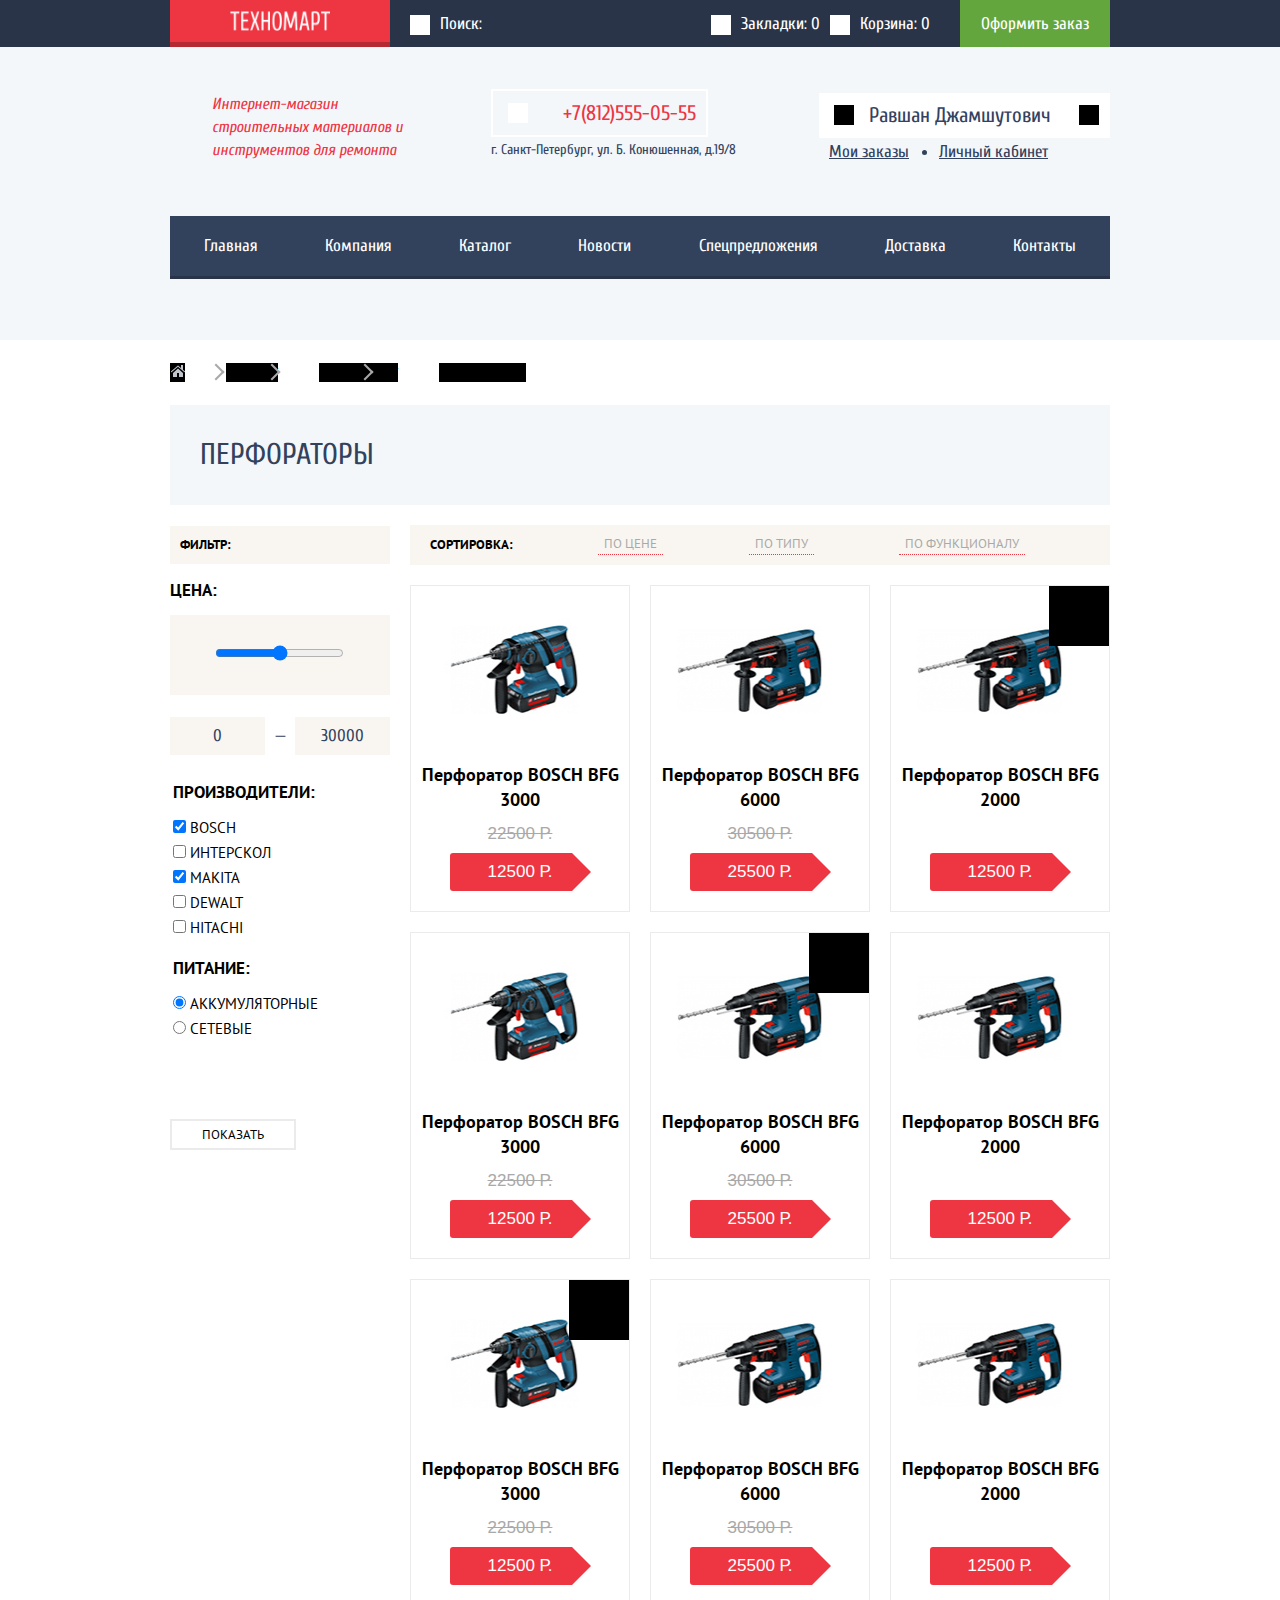
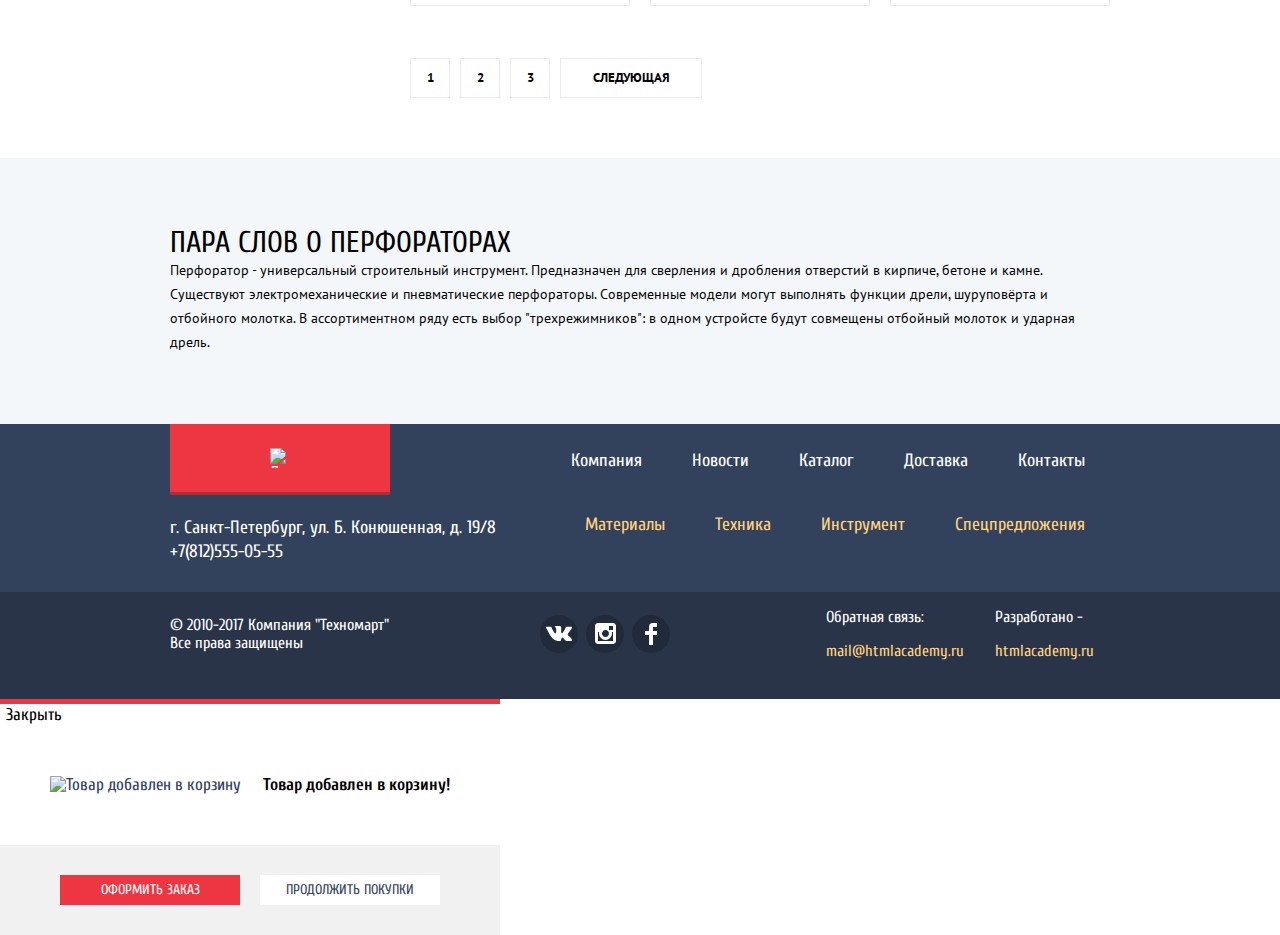
==== page-catalog.html @ afc44bb7 "Added styles for modal windows" ====
<!DOCTYPE html>
<html lang="ru">

  <head>
    <meta charset="utf-8">
    <title>Магазин товаров для ремонта "Техномарт"</title>
    <link href="https://fonts.googleapis.com/css?family=Cuprum:400,400i,700,700i&amp;subset=cyrillic" rel="stylesheet">
    <link href="https://fonts.googleapis.com/css?family=PT+Sans:400,700&amp;subset=cyrillic" rel="stylesheet">
    <link href="css/normalize.css" rel="stylesheet">
    <link href="css/style.css" rel="stylesheet">
  </head>

  <body>

    <header class="page-header">
      <h1 class="hidden">Магазин товаров для ремонта "Техномарт"</h1>
      <div class="users-services">
        <div class="centering-container">
          <a class="logo" href="#">
            <img src="img/logo.png" width="100" height="20" alt="Магазин &laquo;Техномарт&raquo;">
          </a>
          <form class="search-form" action="https://echo.htmlacademy.ru" method="get">
            <label for="site-search" class="search-field">Поиск: </label>
            <input type="search" name="site-search" id="site-search">
          </form>
          <div class="order-buttons">
            <a href="bookmarks.html" class="user-navigation bookmarks-page">Закладки: 0</a>
            <a href="cart.html" class="user-navigation cart-page">Корзина: 0</a>
            <div class="order-container">
              <a href="order.html" class="user-navigation place-an-order">Оформить заказ</a>
            </div>
          </div>
        </div>
      </div>
      <div class="centering-container">
        <div class="contacts-and-personal">
          <i>Интернет-магазин строительных материалов и инструментов для ремонта</i>
          <div class="header-contacts">
            <span class="tel">+7(812)555-05-55</span>
            <p>г. Санкт-Петербург, ул. Б. Конюшенная, д.19/8</p>
          </div>
        <div class="personal-area">
          <a href="personal.html">Равшан Джамшутович</a>
          <ul>
            <li><a href="my-orders.html">Мои заказы</a></li>
            <li><a href="personal.html">Личный кабинет</a></li>
          </ul>
        </div>
      </div>
      <nav class="site-navigation" aria-label="Главная панель навигации">
        <ul class="site-navigation-list">
          <li><a href="#">Главная</a></li>
          <li><a href="company.html">Компания</a></li>
          <li><a href="catalog.html">Каталог</a></li>
          <li><a href="news.html">Новости</a></li>
          <li><a href="special-offers.html">Спецпредложения</a></li>
          <li><a href="delivery.html">Доставка</a></li>
          <li><a href="contacts.html">Контакты</a></li>
        </ul>
      </nav>
    </div>
  </header>

    <main class="catalog-page">

      <div class="centering-container">
        <ul class="page-path" aria-label="Путь к текущей странице">
          <li>
            <a href="page-main.html">
              <a href="#">
                <svg xmlns="http://www.w3.org/2000/svg" width="15" height="12" viewBox="0 0 15 12">
                  <g fill="#C1C6CE">
                    <path d="M3 8v4h4V8h2v4h4V8L8 3.516z"/>
                    <path d="M14.831 6.365L13 4.751V0h-2v2.987L8.332.635c-.02-.017-.043-.023-.064-.037a.465.465 0 0 0-.08-.047.551.551 0 0 0-.095-.024C8.062.521 8.032.515 8 .515c-.031 0-.061.006-.092.012a.46.46 0 0 0-.095.025c-.028.011-.053.029-.08.046-.021.014-.045.02-.064.037l-6.498 5.73a.501.501 0 0 0 .33.875.497.497 0 0 0 .331-.125L8 1.677l6.169 5.438a.501.501 0 0 0 .662-.75z"/>
                  </g>
                </svg>
              </a>
            </a>
          </li>
          <li><a href="catalog.html">Каталог</a></li>
          <li><a href="catalog/tools">Инструмент</a></li>
          <li class="page-path-current"><a>Перфораторы</a></li>
        </ul>
        <div class="title-wrapper"><h1>Перфораторы</h1></div>
      </div>

      <div class="centering-container shop-columns">
      <div class="filter">
        <h2>Фильтр:</h2>
        <form action="https://echo.htmlacademy.ru" method="post" oninput="maxprice.value=price-range.value">
          <label class="h3-class" for="price-range">Цена:</label>
          <div>
            <div class="price-input">
              <input type="range" id="price-range" name="price-range" min="0" max="35000"
               step="1" aria-label="Фильтр по ценовому диапазону">
            </div>
            <div class="price-outputs">
              <output name="minprice">0</output>
              <p> &mdash; </p>
              <output name="maxprice">30000</output>
            </div>
          </div>
        <!-- Фильтр по цене -->
        <fieldset>
          <legend class="h3-class" aria-label="Фильтр по производителям">Производители:</legend>
          <ul class="filter-manufacturers">
            <li class="filter-option checked">
              <input type="checkbox" name="checkbox-manufacturer" id="select-bosch"
              class="visually-hidden filter-input filter-input-checkbox" checked>
              <label for="select-bosch" lang="en">Bosch</label>
            </li>
            <li class="filter-option">
              <input type="checkbox" name="checkbox-manufacturer" id="select-interskol"
              class="visually-hidden filter-input filter-input-checkbox">
              <label for="select-interskol">Интерскол</label>
            </li>
            <li class="filter-option checked">
              <input type="checkbox" name="checkbox-manufacturer" id="select-makita"
              class="visually-hidden filter-input filter-input-checkbox" checked>
              <label for="select-makita" lang="en">Makita</label>
            </li>
            <li class="filter-option">
              <input type="checkbox" name="checkbox-manufacturer" id="select-dewalt"
              class="visually-hidden filter-input filter-input-checkbox">
              <label for="select-dewalt" lang="en">DeWALT</label>
            </li>
            <li class="filter-option">
              <input type="checkbox" name="checkbox-manufacturer" id="select-hitachi"
              class="visually-hidden filter-input filter-input-checkbox">
              <label for="select-hitachi" lang="en">Hitachi</label>
            </li>
          </ul>
        </fieldset>
        <fieldset id="power-categories">
          <legend class="h3-class" aria-label="Фильтр по типу питания">Питание:</legend>
          <ul class="filter-power">
            <li class="filter-option checked">
              <label>
                <input type="radio" name="radio-power-categories" value="accumulating"
                class="visually-hidden filter-input filter-input-radio" checked>
                Аккумуляторные
              </label>
            </li>
              <li class="filter-option">
                <label>
                  <input type="radio" name="radio-power-categories" value="mains"
                  class="visually-hidden filter-input filter-input-radio">
                  Сетевые
                </label>
              </li>
            </ul>
          </fieldset>
        <a class="button show-all" href="#" aria-label="Показать все фильтры">Показать</a>
      </form>
    </div>

      <div class="catalog-tools-perforators">
      <h2 class="hidden">Каталог перфораторов</h2>
      <div class="sorting-settings">
      <ul class="sorting">
        <li>
          <h2>Сортировка:</h2>
        </li>
        <li>
          <button class="sorting-button chosen-sorting">По цене</button>
        </li>
        <li>
          <button class="sorting-button">По типу</button>
        </li>
        <li>
          <button class="sorting-button">По функционалу</button>
        </li>
        <li>
          <span></span>
        </li>
      </ul>
    </div>
      <ul class="shop-list">
        <li class="shop-item">
          <h3><a href="catalog/tools/Perforator-bosch-bfg-3000">
            <span class="shop-item-name">Перфоратор BOSCH BFG 3000</span></a>
          </h3>
          <p class="shop-item-photo">
            <img src="img/Perforator-3000.jpg" width="217" height="170" alt="Фото товара перфоратор BOSCH BFG 3000">
          </p>
          <p class="shop-item-price" aria-label="Цена товара">
            <div class="old-price" aria-label="Старая цена">22500 Р.</div>
            <div class="new-price" aria-label="Новая цена">12500 Р.</div>
          </p>
        </li>
        <li class="shop-item">
          <h3><a href="catalog/tools/Perforator-bosch-bfg-6000" >
            <span class="shop-item-name">Перфоратор BOSCH BFG 6000</span></a>
          </h3>
          <p class="shop-item-photo">
            <img src="img/Perforator-6000-and-2000.jpg" width="217" height="170" alt="Фото товара перфоратор BOSCH BFG 6000">
          </p>
          <p class="shop-item-price" aria-label="Цена товара">
            <div class="old-price" aria-label="Старая цена">30500 Р.</div>
            <div class="new-price" aria-label="Новая цена">25500 Р.</div>
          </p>
        </li>
        <li class="shop-item new-item selected">
          <div class="sticker-new"></div>
          <h3><a href="catalog/tools/Perforator-bosch-bfg-2000">
            <span class="shop-item-name">Перфоратор BOSCH BFG 2000</span></a>
          </h3>
          <p class="shop-item-photo">
            <img src="img/Perforator-6000-and-2000.jpg" width="217" height="170" alt="Фото товара перфоратор BOSCH BFG 2000">
          </p>
          <form class="add-item" action="https://echo.htmlacademy.ru" method="post">
            <input class="add-to-cart" type="button" value="Купить" aria-label="Добавить в корзину">
            <input class="add-to-bookmarks" type="button" value="В закладки" aria-label="Добавить в закладки">
          </form>
          <p class="shop-item-price" aria-label="Цена товара">
            <div class="new-price" aria-label="Новая цена">12500 Р.</div>
          </p>
        </li>
        <li class="shop-item">
          <h3><a href="catalog/tools/Perforator-bosch-bfg-3000">
            <span class="shop-item-name">Перфоратор BOSCH BFG 3000</span></a>
          </h3>
          <p class="shop-item-photo">
            <img src="img/Perforator-3000.jpg" width="217" height="170" alt="Фото товара перфоратор BOSCH BFG 3000">
          </p>
          <p class="shop-item-price" aria-label="Цена товара">
            <div class="old-price" aria-label="Старая цена">22500 Р.</div>
            <div class="new-price" aria-label="Новая цена">12500 Р.</div>
          </p>
        </li>
        <li class="shop-item new-item">
          <div class="sticker-new"></div>
          <h3><a href="catalog/tools/Perforator-bosch-bfg-6000">
            <span class="shop-item-name">Перфоратор BOSCH BFG 6000</span></a>
          </h3>
          <p class="shop-item-photo">
            <img src="img/Perforator-6000-and-2000.jpg" width="217" height="170" alt="Фото товара перфоратор BOSCH BFG 6000">
          </p>
          <p class="shop-item-price" aria-label="Цена товара">
            <div class="old-price" aria-label="Старая цена">30500 Р.</div>
            <div class="new-price" aria-label="Новая цена">25500 Р.</div>
          </p>
        </li>
        <li class="shop-item">
          <h3><a href="catalog/tools/Perforator-bosch-bfg-2000">
            <span class="shop-item-name">Перфоратор BOSCH BFG 2000</span></a>
          </h3>
          <p class="shop-item-photo">
            <img src="img/Perforator-6000-and-2000.jpg" width="217" height="170" alt="Фото товара перфоратор BOSCH BFG 2000">
          </p>
          <p class="shop-item-price" aria-label="Цена товара">
            <div class="new-price" aria-label="Новая цена">12500 Р.</div>
          </p>
        </li>
        <li class="shop-item new-item">
          <div class="sticker-new"></div>
          <h3><a href="catalog/tools/Perforator-bosch-bfg-3000">
            <span class="shop-item-name">Перфоратор BOSCH BFG 3000</span></a>
          </h3>
          <p class="shop-item-photo">
            <img src="img/Perforator-3000.jpg" width="217" height="170" alt="Фото товара перфоратор BOSCH BFG 3000">
          </p>
          <p class="shop-item-price" aria-label="Цена товара">
            <div class="old-price" aria-label="Старая цена">22500 Р.</div>
            <div class="new-price" aria-label="Новая цена">12500 Р.</div>
          </p>
        </li>
        <li class="shop-item">
          <h3><a href="catalog/tools/Perforator-bosch-bfg-6000">
            <span class="shop-item-name">Перфоратор BOSCH BFG 6000</span></a>
          </h3>
          <p class="shop-item-photo">
            <img src="img/Perforator-6000-and-2000.jpg" width="217" height="170" alt="Фото товара перфоратор BOSCH BFG 6000">
          </p>
          <p class="shop-item-price" aria-label="Цена товара">
            <div class="old-price" aria-label="Старая цена">30500 Р.</div>
            <div class="new-price" aria-label="Новая цена">25500 Р.</div>
          </p>
        </li>
        <li class="shop-item new-item">
          <h3><a href="catalog/tools/Perforator-bosch-bfg-2000">
            <span class="shop-item-name">Перфоратор BOSCH BFG 2000</span></a>
          </h3>
          <p class="shop-item-photo">
            <img src="img/Perforator-6000-and-2000.jpg" width="217" height="170" alt="Фото товара перфоратор BOSCH BFG 2000">
          </p>
          <p class="shop-item-price" aria-label="Цена товара">
            <div class="new-price" aria-label="Новая цена">12500 Р.</div>
          </p>
        </li>
      </ul>

      <ul class="shop-pages">
        <li class="page-number page-current"><a href="#" aria-label="Текущая страница - 1">1</a></li>
        <li class="page-number"><a href="#" aria-label="Перейти на страницу 2">2</a></li>
        <li class="page-number"><a href="#" aria-label="Перейти на страницу 3">3</a></li>
        <li class="page-number page-next"><a href="#" aria-label="Перейти на следующую страницу">Следующая</a></li>
      </ul>
    </div>
  </div>

    <section class="info-perforators">
      <div class="centering-container">
        <h2>Пара слов о перфораторах</h2>
        <p>Перфоратор - универсальный строительный инструмент.
          Предназначен для сверления и дробления отверстий в кирпиче, бетоне и камне.
          Существуют электромеханические и пневматические перфораторы.
          Современные модели могут выполнять функции дрели, шуруповёрта и отбойного молотка.
          В ассортиментном ряду есть выбор "трехрежимников":
          в одном устройсте будут совмещены отбойный молоток и ударная дрель.</p>
        </div>
    </section>

    </main>

    <footer class="page-footer">
      <div class="address-and-navigation">
      <div class="centering-container">
        <div class="footer-top-row">
          <a class="logo-footer" href="#"><img src="#" width="20" height="20" alt="Логотип магазина"></a>
          <ul class="footer-navigation" aria-label="Навигация по сайту">
            <li><a href="company.html">Компания</a></li>
            <li><a href="news.html">Новости</a></li>
            <li><a href="catalog.html">Каталог</a></li>
            <li><a href="delivery.html">Доставка</a></li>
            <li><a href="contacts.html">Контакты</a></li>
          </ul>
        </div>
        <div class="footer-bottom-row">
          <p>г. Санкт-Петербург, ул. Б. Конюшенная, д. 19/8
             +7(812)555-05-55</p>
          <ul class="categories" aria-label="Категории товаров">
            <li><a href="catalog/materials">Материалы</a></li>
            <li><a href="catalog/technics">Техника</a></li>
            <li><a href="catalog/tools">Инструмент</a></li>
            <li><a href="special-offers.html">Спецпредложения</a></li>
          </ul>
        </div>
      </div>
      </div>

      <div class="development">
      <div class="centering-container">
        <b>© 2010-2017 Компания "Техномарт"
           Все права защищены</b>
        <ul class="social-button-list" aria-label="Магазин Техномарт в социальных сетях">
          <li>
            <a class="social-button vk-button" href="#">
              <svg xmlns="http://www.w3.org/2000/svg" width="26" height="15" viewBox="0 0 26 15">
                <path fill="#FFF" d="M16.138 11.51c.956-.309 2.18 2.04 3.483 2.939.978.681 1.727.534 1.727.534l3.473-.05s1.815-.112.957-1.554c-.071-.12-.503-1.069-2.585-3.022-2.177-2.043-1.882-1.712.739-5.244 1.597-2.153 2.236-3.468 2.036-4.028-.192-.539-1.365-.399-1.365-.399L20.69.713c-.381.001-.704.119-.851.515-.003.004-.621 1.666-1.445 3.079-1.741 2.989-2.436 3.148-2.724 2.961-.661-.433-.494-1.737-.494-2.664 0-2.897.432-4.105-.846-4.417-.427-.104-.739-.172-1.828-.182-1.392-.021-2.574 0-3.244.329-.445.223-.786.712-.579.74.26.035.843.16 1.155.586.401.552.389 1.789.389 1.789s.229 3.411-.54 3.834c-.528.29-1.25-.302-2.803-3.016-.793-1.388-1.392-2.922-1.392-2.922s-.116-.285-.326-.441c-.25-.185-.6-.244-.6-.244L.848.684S.29.7.085.946c-.182.218-.015.668-.015.668s2.909 6.881 6.203 10.347c3.02 3.182 6.452 2.971 6.452 2.971h1.555s.469-.054.709-.312c.224-.24.214-.691.214-.691s-.031-2.109.935-2.419z" fill="#fff">
                </path>
              </svg>
            </a>
          </li>
          <li>
            <a class="social-button facebook-button" href="#" lang="en">
              <svg xmlns="http://www.w3.org/2000/svg" width="21" height="21" viewBox="0 0 21 21">
                <path fill="#FFF" d="M18 0H3C1.35 0 0 1.35 0 3v15c0 1.65 1.35 3 3 3h15c1.65 0 3-1.35 3-3V3c0-1.65-1.35-3-3-3zm-7.5 7c1.93 0 3.5 1.57 3.5 3.5S12.43 14 10.5 14 7 12.43 7 10.5 8.57 7 10.5 7zM18 18H3V9h1.181A6.504 6.504 0 0 0 4 10.5a6.5 6.5 0 1 0 13 0 6.45 6.45 0 0 0-.181-1.5H18v9zm0-11h-4V3h4v4z" fill="#fff">
                </path>
              </svg>
            </a>
          </li>
          <li>
            <a class="social-button instagram-button" href="#" lang="en">
              <svg xmlns="http://www.w3.org/2000/svg" width="12" height="22" viewBox="0 0 12 22">
                <path fill="#FFF" d="M12 4V0H8a4 4 0 0 0-4 4v4H0v4h4v10h4V12h4V8H8V4h4z">
                </path>
              </svg>
            </a>
          </li>
        </ul>
        <ul class="developers-contacts">
          <li>
            <p>Обратная связь:</p>
            <p class="mail-developers" lang="en" aria-label="Электронная почта">mail@htmlacademy.ru</p>
          </li>
          <li>
            <p>Разработано - </p>
            <a class="copyright" href="https://htmlacademy.ru/" lang="en">htmlacademy.ru</a>
          </li>
        </ul>
      </div>
      </div>
    </footer>

<!-- Всплывающие элементы -->
<section class="popup-item-added">
  <button class="close-window" type="button" name="closing-button"><span>Закрыть</span></button>
  <div class="item-is-added">
    <img src="#" alt="Товар добавлен в корзину">
    <p>Товар добавлен в корзину!</p>
  </div>
  <div class="item-added-buttons">
    <div class="item-added-buttons-wrapper">
    <a class="button gotocart-button" href="cart.html">
      Оформить заказ
    </a>
    <a class="button gotoshop-button" href="#">
      Продолжить покупки
    </a>
    </div>
  </div>
</section>

  </body>
</html>
---- css/style.css ----
body {
  padding: 0;
  margin: 0;
  min-width: 1200px;
  font-family: "Cuprum", Arial, sans-serif;
  font-size: 17px;
  font-weight: 300;
  line-height: 18px;
  color: #33425f;
  background-color: #ffffff;
}

ul,
ol {
  list-style: none;
}

a {
  text-decoration: none;
  color: #33425f;
}

.img {
  max-width: 100%;
}

.hidden:not(:focus):not(:active),
input[type="checkbox"].hidden,
input[type="radio"].hidden {
  position: absolute;

  width: 1px;
  height: 1px;
  margin: -1px;
  border: 0;
  padding: 0;

  white-space: nowrap;

  clip-path: inset(100%);
  clip: rect(0 0 0 0);
  overflow: hidden;
}

main .button,
.popup-item-added .gotocart-button,
input[type="submit"] {
  font-family: inherit;
  font-size: 14px;
  line-height: 18px;
  text-transform: uppercase;
  color: #ffffff;
  background-color: #ee3643;
  border: none;
}

.page-header {
  padding-bottom: 1px;
  color: #32425c;
  background-color: #f3f7fa;
}

.users-services {
  width: 100%;
  min-height: 42px;
  margin-bottom: 46px;
  background-color: #293448;
  color: #ffffff;
}

.centering-container {
  width: 940px;
  padding: 0;
  margin: 0 auto;
}

.users-services .centering-container {
  position: relative;
  display: flex;
  flex-direction: row;
  justify-content: space-between;
  align-items: center;
}

.logo {
  display: flex;
  flex-direction: row;
  justify-content: center;
  align-items: center;
}

.users-services .logo {
  position: absolute;
  top: 0;
  left: 0;
  width: 220px;
  height: 42px;
  background-color: #ee3643;
  border-bottom: solid 5px #b52933;
}

.search-form {
  display: flex;
  flex-direction: row;
  align-items: center;
  height: 47px;
  width: 200px;
  margin-left: 270px;
}

.search-field {
  position: relative;
  margin-right: 5px;
}

.search-field::before {
  content: " ";
  width: 20px;
  height: 20px;
  position: absolute;
  left: -30px;
  /* background-image: url("img/icon-search.svg"); */
  background-color: #ffffff;
  background-repeat: no-repeat;
  background-position: 0 0;
}

input[type="search"] {
  background-color: inherit;
  border: none;
}

.user-navigation {
  margin: 0 20px;
  color: #ffffff;
}

.bookmarks-page {
  position: relative;
}

.bookmarks-page::before {
    content: " ";
    width: 20px;
    height: 20px;
    position: absolute;
    left: -30px;
    /* background-image: url("img/icon-search.svg"); */
    background-color: #ffffff;
    background-repeat: no-repeat;
    background-position: 0 0;
}

.cart-page {
  position: relative;
}

.cart-page::before {
    content: " ";
    width: 20px;
    height: 20px;
    position: absolute;
    left: -30px;
    /* background-image: url("img/icon-search.svg"); */
    background-color: #ffffff;
    background-repeat: no-repeat;
    background-position: 0 0;
}

.order-buttons {
  display: flex;
  flex-direction: row;
  justify-content: space-between;
  align-items: center;
}

.order-container {
  display: flex;
  flex-direction: row;
  justify-content: center;
  align-items: center;
  min-height: 47px;
  width: 150px;
  margin-left: 10px;
  text-align: center;
  vertical-align: middle;
  background-color: #63a63e;
}

.page-header .contacts-and-personal {
  display: flex;
  flex-direction: row;
  justify-content: space-between;
  margin-bottom: 40px;
}

.page-header i {
  width: 200px;
  margin-left: 42px;
  font-style: italic;
  font-size: 16px;
  line-height: 23px;
  color: #ee3643;
}

.header-contacts {
  width: 250px;
  margin: 0 70px;
  margin-top: 10px;
}

.page-header .tel {
  position: relative;
  padding: 10px;
  padding-left: 70px;
  font-size: 21px;
  line-height: 21px;
  color: #ee3643;
  border: solid 2px #ffffff;
}

.page-header .tel::before {
  content: " ";
  width: 20px;
  height: 20px;
  position: absolute;
  left: 15px;
  /* background-image: url("img/icon-search.svg"); */
  background-color: #ffffff;
  background-repeat: no-repeat;
  background-position: 0 0;
}

.page-header p {
  font-size: 14px;
  line-height: 24px;
  color: #32425c;
}

.personal-area-enter {
  display: flex;
  justify-content: space-between;
  flex-direction: row;
  align-items: flex-start;
  width: 291px;
}

.personal-area {
  width: 291px;
}

.personal-area ul {
  display: flex;
  flex-direction: row;
  list-style: none;
  padding: 0;
  margin: 0;
  margin-left: 10px;
}

.personal-area li {
  margin-right: 30px;
  position: relative;
}

.personal-area li:not(:last-child)::after {
  content: " ";
  position: absolute;
  right: -18px;
  top: 7px;
  width: 5px;
  height: 5px;
  border-radius: 50%;
  background-color: #32425c;
}

.personal-area > a {
  position: relative;
  display: block;
  min-height: 45px;
  padding-left: 50px;
  margin-bottom: 5px;
  font-size: 21px;
  line-height: 45px;
  border-right: solid 1px #ffffff;
  background-color: #ffffff;
}

.personal-area > a::before {
  content: " ";
  width: 20px;
  height: 20px;
  position: absolute;
  left: 15px;
  top: 12px;
  background-color: #000000;
  background-repeat: no-repeat;
  background-position: 0 0;
}

.personal-area > a::after {
  content: " ";
  width: 20px;
  height: 20px;
  position: absolute;
  right: 10px;
  top: 12px;
  background-color: #000000;
  background-repeat: no-repeat;
  background-position: 0 0;
}

.personal-area ul a {
  text-decoration: underline;
}

.sign-in-button,
.sign-up-button {
  display: flex;
  flex-direction: row;
  align-items: center;
  min-height: 45px;
  font-size: 21px;
  line-height: 21px;
  color: #000000;
  background-color: #ffffff;
}

.sign-in-button {
  width: 121px;
}

.sign-in-button a {
  position: relative;
  margin-left: 50px;
  display: block;
}

.sign-in-button a::before {
  content: " ";
  width: 20px;
  height: 20px;
  position: absolute;
  left: -30px;
  /* background-image: url("img/icon-search.svg"); */
  background-color: #000000;
  background-repeat: no-repeat;
  background-position: 0 0;
}

.sign-up-button {
  width: 150px;
}

.sign-up-button a {
  margin: 0 auto;
  display: block;
}

.site-navigation {
  background-color: #32425c;
  margin-bottom: 60px;
  border-bottom: solid 3px #293448;
}

.site-navigation-list {
  padding: 0;
  margin: 0;
  list-style: none;
  display: flex;
  flex-direction: row;
  justify-content: space-around;
  /* align-items: center; */
  min-height: 60px;
}

.site-navigation li {
  height: 60px;
}

.site-navigation a {
  display: block;
  padding: 21px 20px;
  font-size: 17px;
  line-height: 17px;
  vertical-align: middle;
  color: #ffffff;
  background-color: #32425c;
}

.title-wrapper {
  background-color: #f3f7fa;
  padding-left: 30px;
  padding-top: 15px;
  padding-bottom: 15px;
}

.category-cards-top .main-categories {
  display: flex;
  flex-direction: row;
  flex-wrap: wrap;
  padding: 0;
  margin: 0;
  list-style: none;
}

.category-cards-bottom {
  display: flex;
  flex-direction: row;
  flex-wrap: wrap;
  padding: 0;
  margin: 0;
  list-style: none;
}

.category-cards-side .main-categories {
  display: flex;
  flex-direction: column;
  flex-wrap: wrap;
  padding: 0;
  margin: 0;
  margin-left: 20px;
  list-style: none;
}

.category-cards-top li {
  width: 300px;
  height: 123px;
  margin-right: 20px;
  margin-top: 20px;
}

.category-cards-side li {
  width: 300px;
  height: 123px;
  margin-right: 0;
  margin-top: 20px;
}

.main-categories li:nth-child(3n) {
  margin-right: 0;
}

.tool-gallery {
  width: 620px;
  height: 266px;
  padding: 24px;
  margin-top: 20px;
  box-sizing: border-box;
  background-image: url("img/Drills-welcome.jpg");
  background-repeat: no-repeat;
  background-position: 0 0;
  background-size: 620px 266px;
}

.catalog-title {
  display: flex;
  flex-direction: row;
  justify-content: space-between;
  align-items: center;
  padding: 0 24px 0 30px;
  margin-top: 53px;
  margin-bottom: 20px;
  background-color: #f9f6f1;
}

.popular-item-rating {
  padding: 0;
  margin: 0;
  list-style: none;
  display: flex;
  justify-content: space-between;
  flex-direction: row;
}

.popular-item-rating li {
  display: flex;
  flex-direction: column;
  justify-content: flex-start;
  align-items: center;
  width: 220px;
  margin: 0;
  text-align: center;
  box-sizing: border-box;
  border: solid 1px #ebebeb;
}

/* .shop-item .hidden {
  opacity: 0;
} */

.shop-item h3,
.shop-item-price {
  margin: 0;
}

.shop-item h3,
.old-price {
  margin-bottom: 10px;
}

.new-price {
  position: relative;
  width: 80px;
  padding: 10px 30px;
  margin: 0 auto;
  color: white;
  background-color: #ee3643;
  border-radius: 3px;
}

.new-price::after {
  content: "";
  position: absolute;
  top: 0;
  right: -20px;
  width: 0;
  height: 0;
  border: 19px solid white;
  border-left-color: #ee3643;
}

.shop-item-photo {
  order: -1;
}

.popular-manufacturers-rating {
  padding: 0;
  margin: 0;
  list-style: none;
  display: flex;
  flex-direction: row;
  justify-content: space-between;
  flex-wrap: wrap;
}

.popular-manufacturers-rating li {
  display: flex;
  flex-direction: row;
  justify-content: center;
  align-items: center;
  width: 220px;
  height: 145px;
  margin-bottom: 20px;
  border: solid 1px #ebebeb;
  box-sizing: border-box;
}

.page-path {
  display: flex;
  flex-direction: row;
  justify-content: flex-start;
  padding: 0;
  margin: 23px 0;
  list-style: none;
}

.page-path li {
  position: relative;
  margin-right: 41px;
  background-color: #000000;
}

.page-path li:not(:last-child)::after {
  content: "";
  width: 10px;
  height: 10px;
  position: absolute;
  left: 40px;
  top: 3px;
  margin-right: 10px;
  border-top: solid 2px #a9a9a9;
  border-right: solid 2px #a9a9a9;
  transform: rotate(45deg);
  background-color: transparent;
}

.shop-columns {
  display: flex;
  flex-direction: row;
  justify-content: space-between;
  align-items: flex-start;
  margin-top: 20px;
}

.filter {
  width: 220px;
  padding: 0;
  margin-top: -10px;
}

.catalog-tools-perforators {
  width: 700px;
}

.sorting {
  display: flex;
  flex-direction: row;
  justify-content: space-between;
  align-items: center;
  list-style: none;
  padding: 0;
  margin: 0;
  margin-bottom: 20px;
}

.sorting li:first-child {
  margin-left: 20px;
}

.shop-list {
  display: flex;
  flex-direction: row;
  flex-wrap: wrap;
  padding: 0;
  margin: 0;
  list-style: none;
  font-size: 0;
}

.shop-item {
  font-size: 0;
}

.shop-item {
  position: relative;
  display: flex;
  flex-direction: column;
  justify-content: flex-start;
  align-items: center;
  width: 220px;
  padding: 0;
  padding-bottom: 20px;
  margin: 0;
  margin-right: 20px;
  margin-bottom: 20px;
  text-align: center;
  box-sizing: border-box;
  border: solid 1px #ebebeb;
}

.shop-item:nth-child(3n) {
  margin-right: 0;
}

.new-price {
  margin-top: auto;
}

.shop-pages {
  display: flex;
  flex-direction: row;
  justify-content: flex-start;
  padding: 0;
  margin: 0;
  list-style: none;
}

.page-path a,
.filter h2,
.catalog-tools-perforators h2,
.filter .show-all {
  font-family: "PT Sans", Arial, sans-serif;
  font-size: 13px;
  line-height: 18px;
  text-transform: uppercase;
  color: #000000;
}

.filter h2 {
  padding: 10px;
}

.filter .show-all {
  background-color: inherit;
  border: solid 2px #ebebeb;
}

.catalog-page h1 {
  font-size: 30px;
  font-weight: 300;
  line-height: 30px;
  text-transform: uppercase;
  color: #32425c;
  background-color: #f3f7fa;
}

.sorting-settings,
.filter h2,
input[type="range"],
output {
  background-color: #f9f6f1;
  border: 0;
}

.filter .h3-class {
  font-family: "PT Sans", Arial, sans-serif;
  font-size: 17px;
  font-weight: 700;
  line-height: 30px;
  text-transform: uppercase;
  color: #000000;
}

.filter ul label {
  font-family: "PT Sans", Arial, sans-serif;
  font-size: 15px;
  line-height: 20px;
  text-transform: uppercase;
  color: #000000;
}

fieldset {
  border: none;
  margin-left: -10px;
}

.price-input {
  height: 80px;
  margin-top: 10px;
  background-color: #f9f6f1;
}

.price-input input[type="range"] {
  margin: 30px 45px;
}

.price-outputs {
  display: flex;
  flex-direction: row;
  justify-content: space-between;
  align-items: center;
  margin: 15px 0;
}

.price-outputs output {
  display: flex;
  flex-direction: row;
  justify-content: center;
  align-items: center;
  width: 95px;
  height: 38px;
  text-align: center;
  vertical-align: middle;
}

.price-outputs p {
  display: inline;
}

.filter-manufacturers {
  padding: 0;
  margin: 0;
  list-style: 0;
}

.filter-manufacturers li,
.filter-power li {
  margin: 5px 0;
}

.filter-power {
  padding: 0;
  margin: 0;
  margin-bottom: 75px;
  list-style: 0;
}

.show-all {
  padding: 5px 30px;
  font-family: "PT Sans", Arial, sans-serif;
  font-size: 13px;
  line-height: 18px;
  text-transform: uppercase;
  color: #000000;
  background-color: #ffffff;
  border: solid 1px #ebebeb;
}

.sorting-button {
  font-family: "PT Sans", Arial, sans-serif;
  font-size: 13px;
  line-height: 18px;
  text-transform: uppercase;
  color: #a9a9a9;
  background-color: inherit;
  border: none;
  border-bottom: dotted 1px #ee3642;
}

.category-card-title {
  position: relative;
  margin-top: 20px;
  margin-left: 20px;
}

.category-card-title::after {
  content: " ";
  width: 60px;
  height: 80px;
  position: absolute;
  left: 180px;
  top: 0;
  /* background-image: url("img/icon-search.svg"); */
  background-color: #ffffff;
  background-repeat: no-repeat;
  background-position: 0 0;
}

.category-card-title div {
  display: flex;
  flex-direction: row;
  justify-content: center;
  align-items: center;
  width: 135px;
  min-height: 38px;
  background-color: rgba(0, 0, 0, 0.2);
}

.category-card h3 {
  margin: 0;
  margin-bottom: 15px;
  font-size: 24px;
  font-weight: 700;
  line-height: 30px;
  color: #ffffff;
}

.category-card b {
  font-size: 14px;
  line-height: 18px;
  text-transform: uppercase;
  color: #ffffff;
}

.materials-card {
  background-color: #ffbe46;
}

.tools-card {
  background-color: #3bbce3;
}

.technics-card {
  background-color: #dd91d9;
}

.discount-card {
  background-color: #8ed78e;
}

.delivery-card {
  background-color: #fec047;
}

.tool-gallery {
  position: relative;
  background-color: #32425c;
  background-image: url("img/drills-welcome.jpg");
  background-repeat: no-repeat;
  background-position: 0 0;
  background-size: 620px 266px;
}

.tool-gallery::before {
  content: " ";
  width: 30px;
  height: 30px;
  position: absolute;
  left: 20px;
  top: 100px;
  border-top: solid 3px #ffffff;
  border-right: solid 3px #ffffff;
  transform: rotate(-135deg);
  background-color: transparent;
}

.tool-gallery::after {
  content: " ";
  width: 30px;
  height: 30px;
  position: absolute;
  right: 20px;
  top: 100px;
  border-top: solid 3px #ffffff;
  border-right: solid 3px #ffffff;
  transform: rotate(45deg);
  background-color: transparent;
}

.tool-gallery div {
  display: flex;
  flex-direction: row;
  justify-content: center;
  align-items: center;
  position: relative;
  bottom: -120px;
  width: 195px;
  min-height: 38px;
  background-color: #ee3643;
}

.tool-gallery h3 {
  margin: 0;
  font-size: 36px;
  font-weight: 700;
  line-height: 36px;
  text-transform: uppercase;
  color: #ffffff;
}

.tool-gallery b {
  font-size: 18px;
  line-height: 24px;
  color: #ffffff;
}

.title-wrapper {
  background-color: #f3f7fa;
}

.catalog-title h2 {
  font-size: 30px;
  font-weight: 300;
  line-height: 30px;
  text-transform: uppercase;
  color: #32425c;
}

.catalog-title div {
  display: flex;
  flex-direction: row;
  justify-content: center;
  align-items: center;
  width: 253px;
  min-height: 38px;
  margin: 0;
  background-color: #ee3643;
}

.sticker-new {
  position: absolute;
  top: 0;
  right: 0;
  width: 60px;
  height: 60px;
  overflow: hidden;
  z-index: 20;
  /* background-image: url("img/new-flag.png"); */
  background-color: #000000;
  background-repeat: no-repeat;
  background-position: 0 0;
}

.shop-item-name {
  font-family: "PT Sans", Arial, sans-serif;
  font-size: 18px;
  font-weight: 700;
  line-height: 20px;
  color: #000000;
  text-align: center;
}

.old-price {
  font-family: "PT Sans Bold", Arial, sans-serif;
  font-size: 17px;
  line-height: 18px;
  color: #a9a9a9;
  text-decoration: line-through;
  text-align: center;
}

.new-price {
  font-family: "PT Sans Bold", Arial, sans-serif;
  font-size: 17px;
  line-height: 18px;
  color: #ffffff;
  text-align: center;
  background-color: #ee3643;
}

.add-item {
  position: absolute;
  z-index: 10;
  top: 0;
  left: 0;
  width: 218px;
  height: 88px;
  padding: 40px 0;
  background-color: rgba(255, 255, 255, 0.9);
}

.add-item {
  display: none;
}

.shop-item:hover .add-item {
  display: block;
}

.add-to-cart,
.add-to-bookmarks {
  display: block;
  width: 129px;
  margin: 0 auto;
  margin-bottom: 7px;
  padding: 7px 0;
  background-color: #63a63e;
  border: 3px solid #63a63e;
  border-bottom-color: #367315;
  border-radius:3px;
  color: white;
  font-size: 14px;
  font-weight: normal;
  font-family: "Cuprum", sans-serif;
  line-height: 18px;
  text-decoration: none;
  text-transform: uppercase;
}

.add-to-bookmarks {
  color: #32425c;
  background: white;
  border-bottom-color: #63a63e;
}

.page-number {
  display: flex;
  flex-direction: row;
  justify-content: center;
  align-items: center;
  width: 38px;
  height: 38px;
  margin-right: 10px;
  margin-top: 32px;
  margin-bottom: 60px;
  font-size: 13px;
  line-height: 18px;
  vertical-align: middle;
  color: #000000;
  background-color: #ffffff;
  border: solid 1px #ebebeb;
}

.page-number a {
  font-family: "PT Sans", Arial, sans-serif;
  font-weight: 700;
  text-transform: uppercase;
  color: #000000;
}

.page-next {
  width: 140px;
}

.wrapper-services,
.info-perforators {
  background-color: #f3f7fa;
}

.wrapper-services {
  padding-top: 68px;
}

.services {
  border-bottom: solid 1px #f3f7fa;
}

.services-description {
  width: 440px;
  margin-bottom: 40px;
}

.services-info-block {
  display: flex;
  flex-direction: row;
  justify-content: flex-start;
  margin-bottom: 70px;
  background-image: url("img/delivery-icon.png");
  background-color: #ffffff;
  background-repeat: no-repeat;
  background-position: right;
  background-size: 200px 200px;
}

.services p,
.about-us p,
.our-contacts p,
.info-perforators p {
  font-family: "PT Sans", Arial, sans-serif;
  font-size: 14px;
  line-height: 24px;
  color: #000000;
}

.services h2,
.about-us h2,
.our-contacts h2,
.info-perforators h2 {
  margin: 0;
  font-size: 30px;
  font-weight: 300;
  line-height: 30px;
  text-transform: uppercase;
  color: #000000;
}

.info-perforators h2,
.info-perforators p {
  padding: 0;
  margin: 0;
}

.services h3 {
  font-size: 36px;
  font-weight: 300;
  text-transform: uppercase;
  line-height: 36px;
  color: #32425c;
}

.services-list {
  width: 300px;
  padding: 0;
  margin: 0;
  list-style: none;
  margin-right: 80px;
  background-color: #32425c;
}

.services-list li {
  padding: 20px;
  border-bottom: solid 2px #293448;
}

.service-button {
  font-size: 21px;
  line-height: 20px;
  color: #ffffff;
  background-color: #32425c;
}

.services-text {
  width: 320px;
}

.services-text h3 {
  margin: 0;
}

.delivery-text {
  width: 250px;
}

.company-info {
  display: flex;
  flex-direction: row;
  justify-content: space-between;
  margin-top: 50px;
}

.about-us {
  width: 519px;
}

.about-us .button {
  display: flex;
  flex-direction: row;
  justify-content: center;
  align-items: center;
  width: 220px;
  height: 38px;
  box-sizing: border-box;
  margin-top: 22px;
  margin-bottom: 53px;
}

.our-contacts {
  width: 300px;
}

.our-contacts .button {
  display: flex;
  flex-direction: row;
  justify-content: center;
  align-items: center;
  width: 300px;
  height: 38px;
  box-sizing: border-box;
  margin-top: 22px;
  margin-bottom: 53px;
}

.transport-services {
  font-size: 17px;
  line-height: 18px;
  color: #000000;
}

.transport-services li {
  position: relative;
  margin: 10px 0;
}

.transport-services li::before {
  content: " ";
  width: 30px;
  height: 2px;
  position: absolute;
  left: -35px;
  top: 7px;
  border-top: solid 2px #ee3643;
}

.info-perforators .centering-container {
  padding: 70px 0;
}

.address-and-navigation {
  margin: 0;
  background-color: #32425c;
}

.logo-footer {
  display: flex;
  justify-content: center;
  align-items: center;
  width: 220px;
  height: 68px;
  margin-right: auto;
  color: #ffffff;
  background-color: #ee3643;
  border-bottom: solid 3px #b72a32;
}

.address-and-navigation p {
  font-size: 18px;
  line-height: 24px;
  color: #ffffff;
}

.footer-top-row {
  display: flex;
  flex-direction: row;
  justify-content: flex-end;
  min-height: 68px;
}

.footer-navigation {
  display: flex;
  flex-direction: row;
  padding: 0;
  margin: 0;
  list-style: 0;
}

.footer-navigation li {
  padding: 25px;
}

.footer-navigation a {
  display: block;
  font-size: 18px;
  line-height: 24px;
  color: #ffffff;
  background-color: #32425c;
}

.footer-bottom-row {
  display: flex;
  flex-direction: row;
  justify-content: flex-end;
  min-height: 74px;
  padding-bottom: 10px;
}

.footer-bottom-row li {
  padding: 15px 25px;
}

.footer-bottom-row p {
  width: 340px;
  margin-right: auto;
}

.categories {
  display: flex;
  flex-direction: row;
  padding: 0;
  margin: 0;
  list-style: 0;
}

.categories li {
  margin: 0;
}

.categories a {
  display: block;
  font-size: 18px;
  line-height: 24px;
  color: #ffd180;
  background-color: #32425c;
}

.development {
  min-height: 107px;
  margin: 0;
  font-size: 16px;
  line-height: 18px;
  color: #ffffff;
  background-color: #293448;
}

.development .centering-container {
  display: flex;
  flex-direction: row;
  justify-content: space-between;
  align-items: center;
}

.development b {
  width: 230px;
}

.social-button-list {
  display: flex;
  flex-direction: row;
  justify-content: space-between;
  width: 130px;
  padding: 0;
  margin: 0;
  list-style: 0;
}

.social-button {
  display: flex;
  flex-direction: row;
  justify-content: center;
  align-items: center;
  width: 38px;
  height: 38px;
  border-radius: 50%;
  background-color: #212a3b;
  color: #ffffff;
}

.developers-contacts {
  display: flex;
  flex-direction: row;
  justify-content: space-around;
  width: 300px;
  padding: 0;
  margin: 0;
  list-style: 0;
}

.mail-developers,
.copyright {
  color: #ffd180;
}

input[type="text"],
input[type="email"],
textarea {
  font-family: "PT Sans", Arial, sans-serif;
  font-size: 14px;
  line-height: 24px;
  color: #a9a9a9;
  background-color: #ffffff;
  border: solid 2px #ebebeb;
}

.full-map {
  position: absolute;
  z-index: 20;
  display: none;
  top: 0;
  left: 0;
  background-color: rgba(0, 0, 0, 0.7);
}

.show-map:active .full-map {
  display: block;
}

.popup-item-added,
.popup-client-message {
  background-color: #ffffff;
  border-top: solid 5px #ee3642;
}

.popup-item-added p,
.popup-client-message label {
  color: #000000;
  font-weight: 700;
}

.popup-client-message {
  /* display: none;
  position: absolute;
  top: 0;
  left: 0;
  z-index: 20; */
  width: 600px;
  min-height: 350px;
}

.popup-client-message label {
  margin-bottom: 5px;
}

.popup-client-message input,
.popup-client-message textarea {
  padding: 0;
  padding-left: 10px;
}

.popup-client-message input {
  width: 180px;
}

.popup-client-message textarea {
  width: 400px;
}

.popup-upper-row {
  display: flex;
  flex-direction: row;
  justify-content: space-between;
  align-items: center;
  width: 420px;
  margin: 20px auto 10px;
}

.contact-us-name,
.contact-us-email {
  display: flex;
  flex-direction: column;
  justify-content: flex-start;
  align-items: flex-start;
}

.popup-lower-row {
  display: flex;
  flex-direction: column;
  justify-content: flex-start;
  align-items: flex-start;
  width: 420px;
  margin: 10px auto 30px;
}

.client-message-button {
  display: flex;
  flex-direction: row;
  justify-content: center;
  align-items: center;
  background-color: #f1f1f1;
  min-height: 90px;
}

.client-message-button input {
  width: 500px;
  min-height: 30px;
}

.popup-item-added {
  /* display: none;
  position: absolute;
  top: 0;
  left: 0;
  z-index: 20; */
  width: 500px;
  min-height: 200px;
}

.item-is-added {
  display: flex;
  flex-direction: row;
  justify-content: space-between;
  align-items: center;
  width: 400px;
  min-height: 120px;
  margin: 0 auto;
}

.popup-item-added .gotoshop-button {
  font-size: 14px;
  line-height: 18px;
  text-transform: uppercase;
  background-color: #ffffff;
}

.item-added-buttons {
  display: flex;
  flex-direction: column;
  justify-content: center;
  align-items: center;
  min-height: 90px;
  background-color: #f1f1f1;
}

.item-added-buttons-wrapper {
  display: flex;
  flex-direction: row;
  justify-content: space-around;
  align-items: center;
  width: 400px;
}

.popup-item-added .gotocart-button,
.popup-item-added .gotoshop-button {
  display: flex;
  flex-direction: row;
  justify-content: center;
  align-items: center;
  width: 180px;
  min-height: 30px;
}

.close-window {
  background-color: inherit;
  border: none;
}
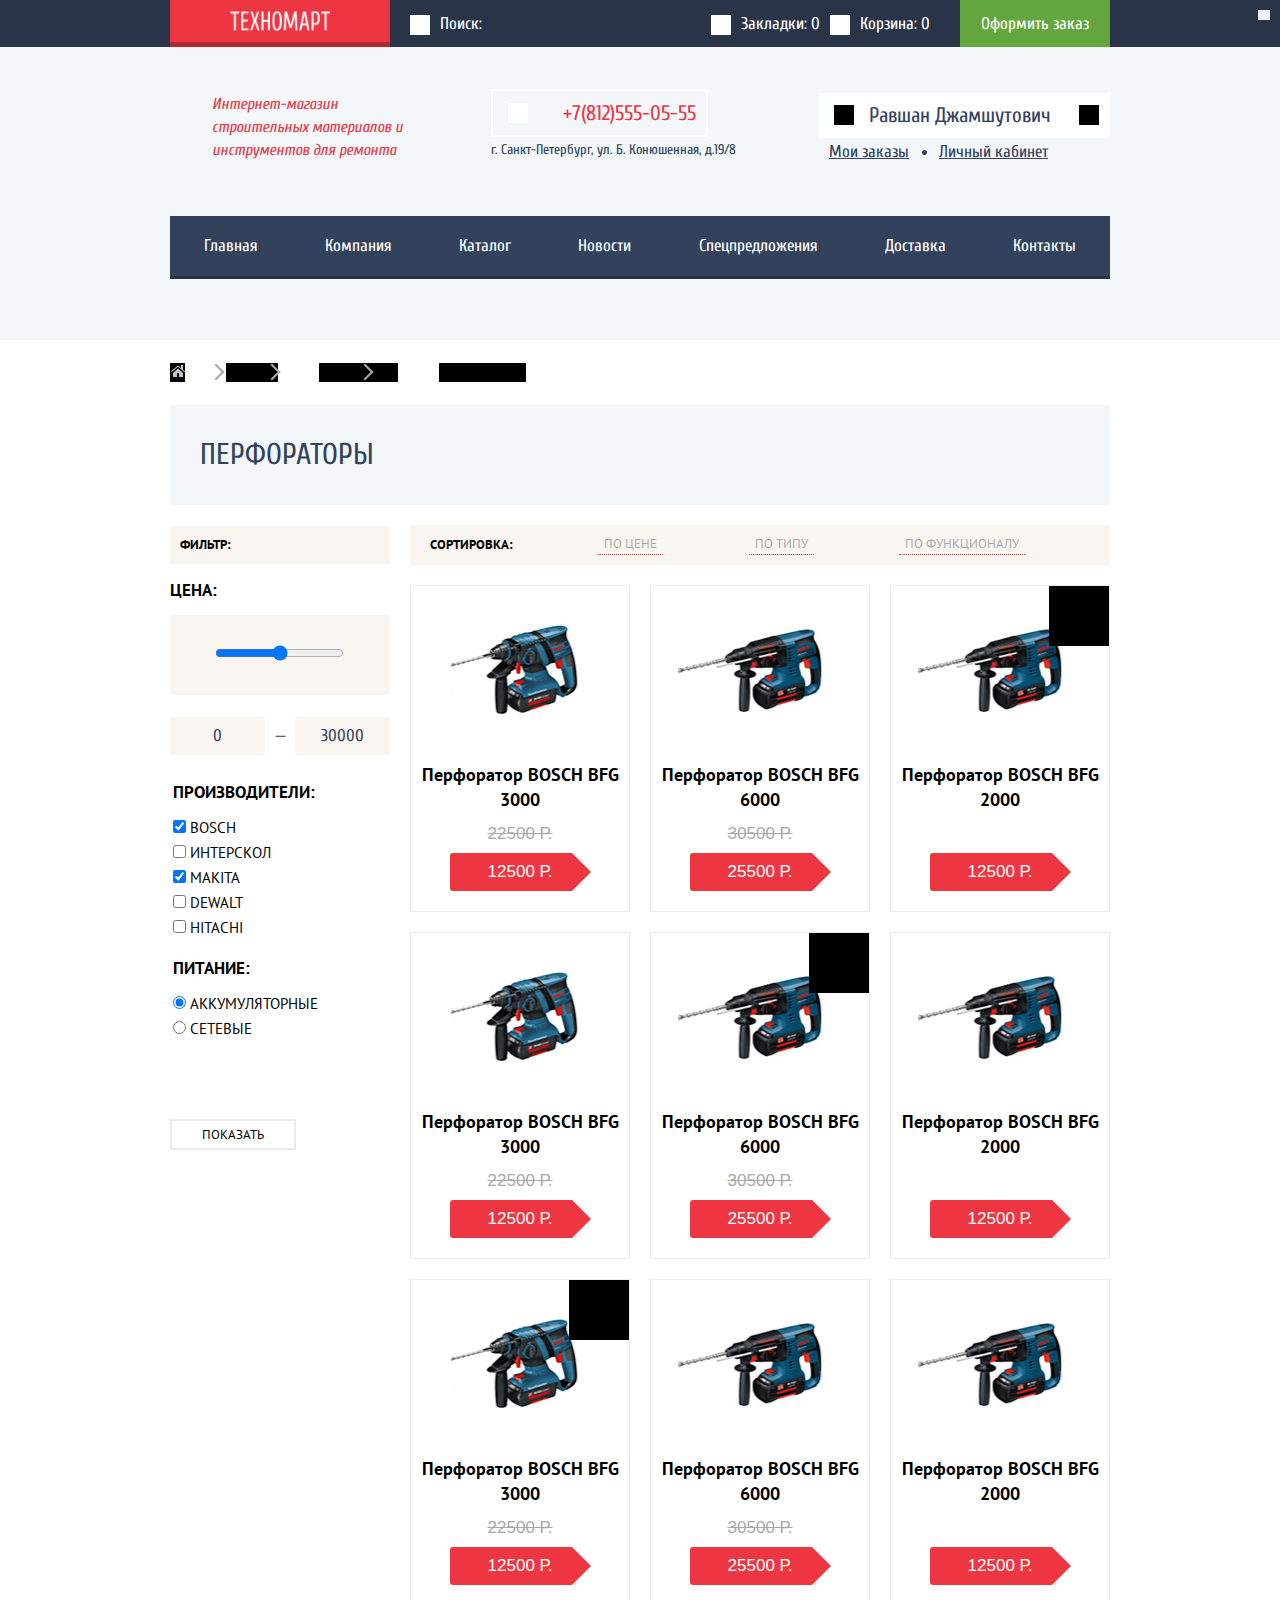
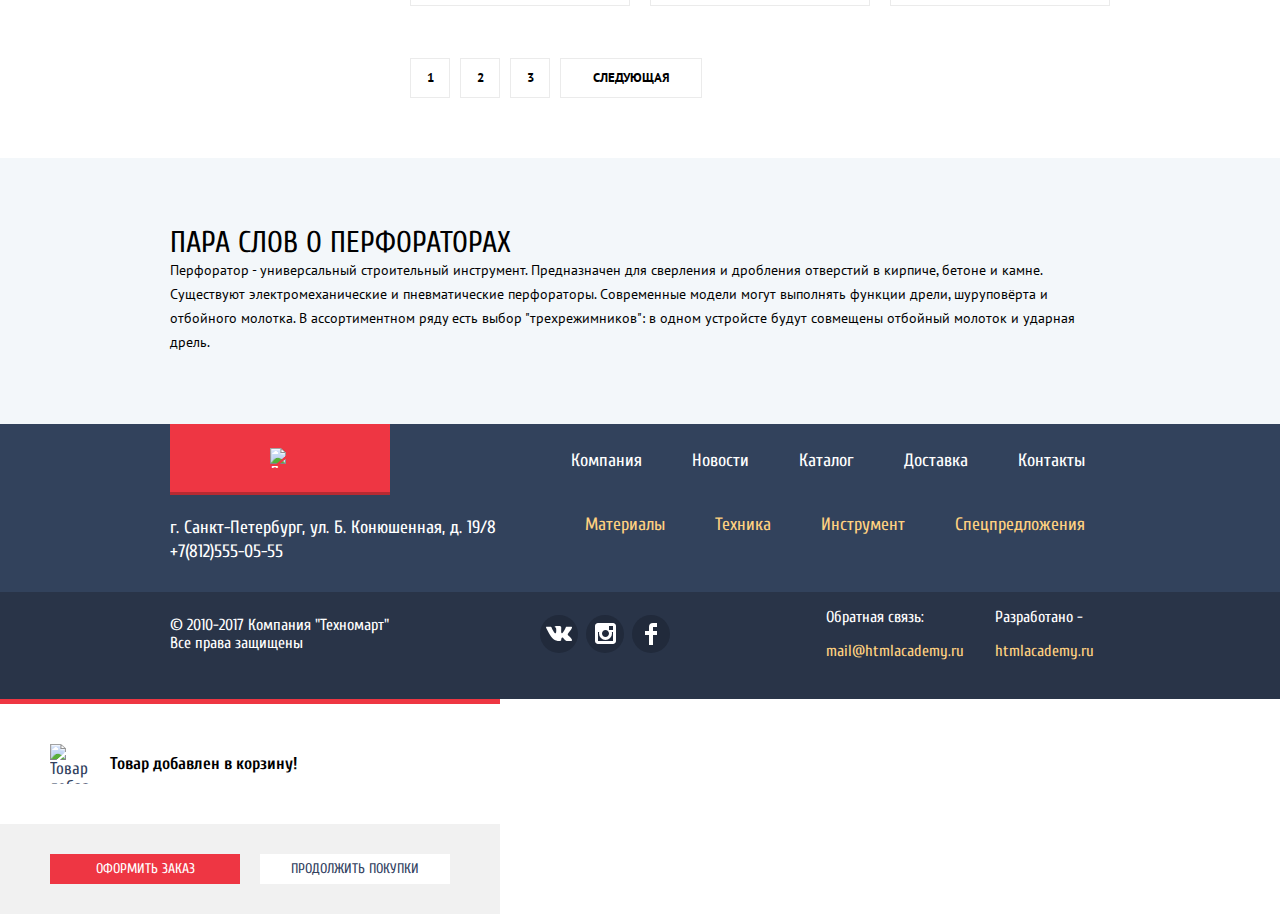
==== commit 9353ec04: "Improved modal windows layout" ====
--- a/page-catalog.html
+++ b/page-catalog.html
@@ -387,7 +387,7 @@
 <section class="popup-item-added">
   <button class="close-window" type="button" name="closing-button"><span>Закрыть</span></button>
   <div class="item-is-added">
-    <img src="#" alt="Товар добавлен в корзину">
+    <img src="#" alt="Товар добавлен в корзину" width="40px" height="40px">
     <p>Товар добавлен в корзину!</p>
   </div>
   <div class="item-added-buttons">
--- a/css/style.css
+++ b/css/style.css
@@ -1398,10 +1398,10 @@
 
 .popup-client-message {
   /* display: none;
-  position: absolute;
+  position: absolute; */
   top: 0;
   left: 0;
-  z-index: 20; */
+  z-index: 20;
   width: 600px;
   min-height: 350px;
 }
@@ -1465,11 +1465,11 @@
 }
 
 .popup-item-added {
-  /* display: none;
-  position: absolute;
+  /* display: none; */
+  /* position: absolute; */
   top: 0;
   left: 0;
-  z-index: 20; */
+  z-index: 20;
   width: 500px;
   min-height: 200px;
 }
@@ -1477,11 +1477,15 @@
 .item-is-added {
   display: flex;
   flex-direction: row;
-  justify-content: space-between;
+  justify-content: flex-start;
   align-items: center;
   width: 400px;
   min-height: 120px;
   margin: 0 auto;
+}
+
+.item-is-added img {
+  margin-right: 20px;
 }
 
 .popup-item-added .gotoshop-button {
@@ -1503,9 +1507,10 @@
 .item-added-buttons-wrapper {
   display: flex;
   flex-direction: row;
-  justify-content: space-around;
+  justify-content: space-between;
   align-items: center;
   width: 400px;
+  margin: auto;
 }
 
 .popup-item-added .gotocart-button,
@@ -1514,11 +1519,44 @@
   flex-direction: row;
   justify-content: center;
   align-items: center;
-  width: 180px;
+  width: 190px;
   min-height: 30px;
 }
 
 .close-window {
-  background-color: inherit;
+  position: absolute;
+  right: 10px;
+  top: 10px;
+  display: block;
+  width: 10px;
+  height: 10px;
+  /* background-color: #000000; */
   border: none;
 }
+
+.close-window span {
+  display: none;
+  position: relative;
+}
+
+.close-window span::before {
+  content: " ";
+  position: absolute;
+  width: 12px;
+  height: 12px;
+  left: 0;
+  top: 0;
+  border-top: solid 2px #ee3642;
+  transform: rotate(45deg);
+}
+
+.close-window span::after {
+  content: " ";
+  position: absolute;
+  width: 12px;
+  height: 12px;
+  left: 0;
+  top: 0;
+  border-bottom: solid 2px #ee3642;
+  transform: rotate(-45deg);
+}
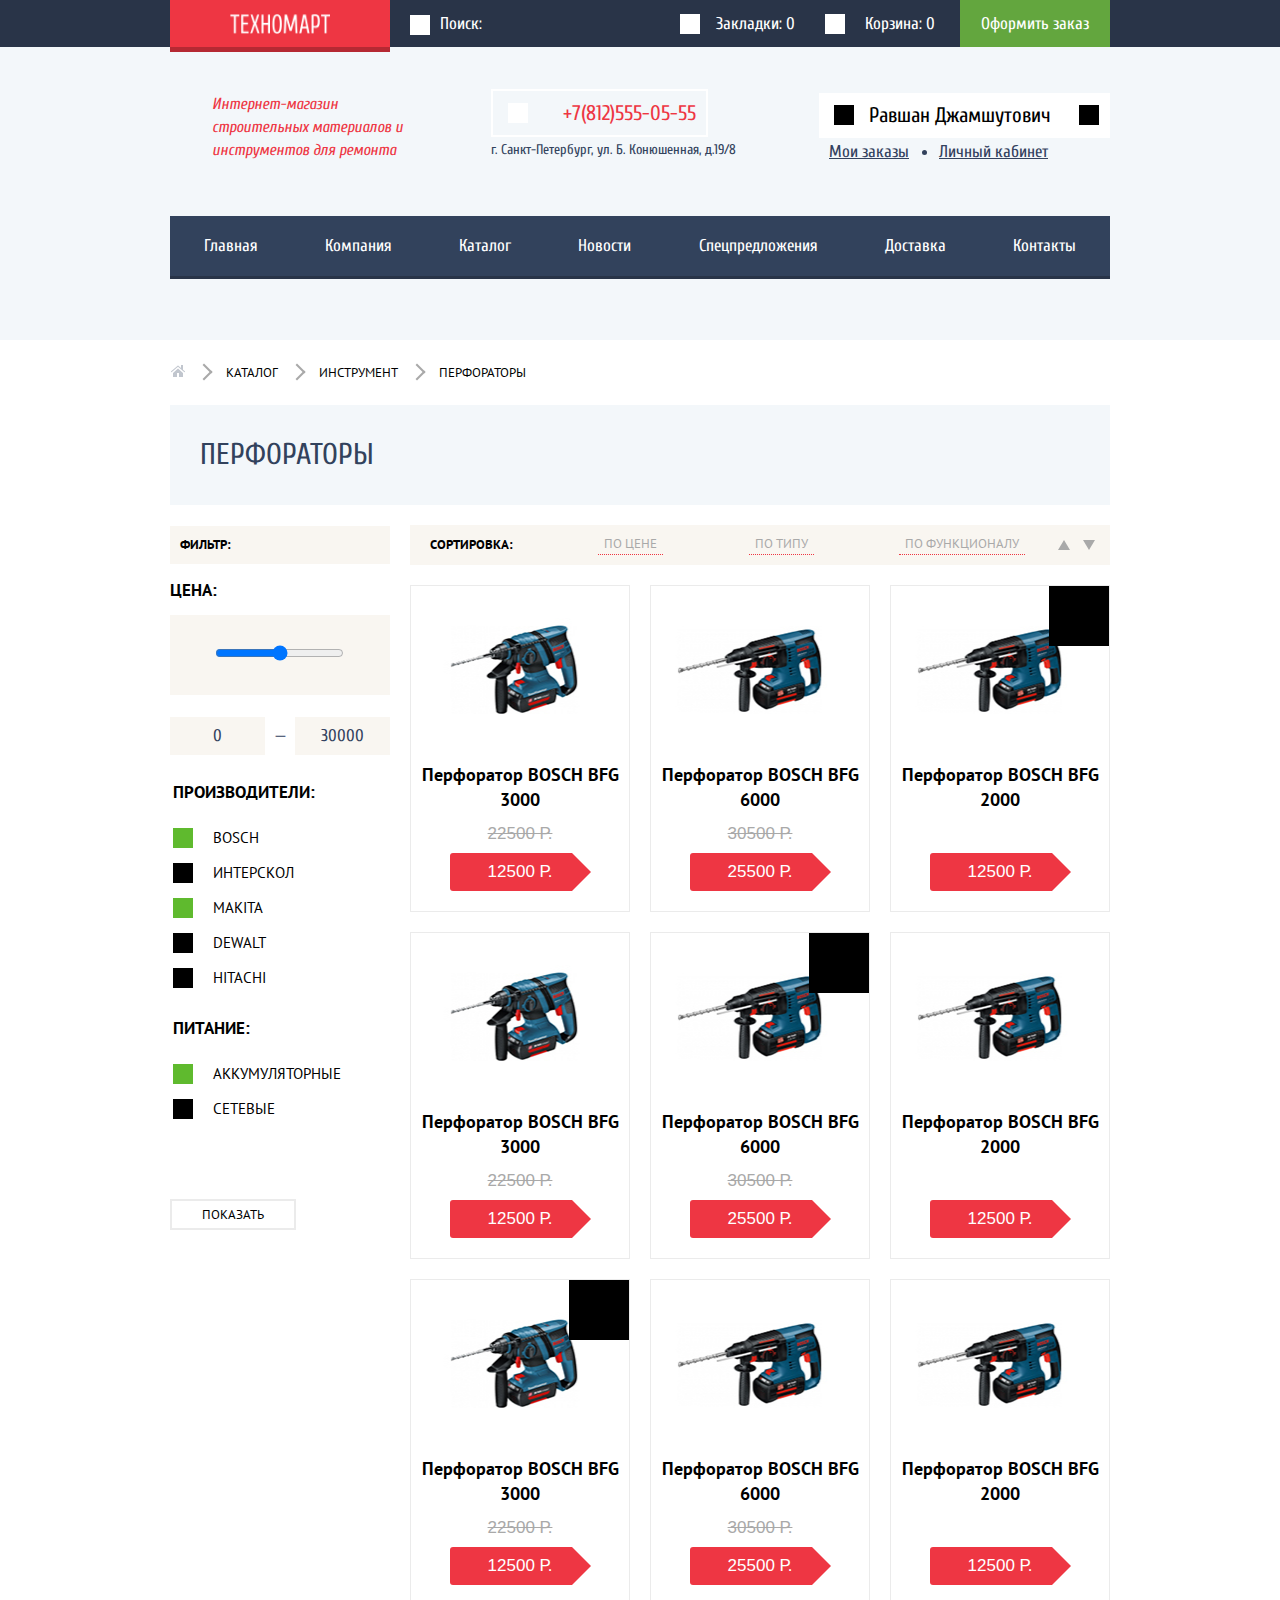
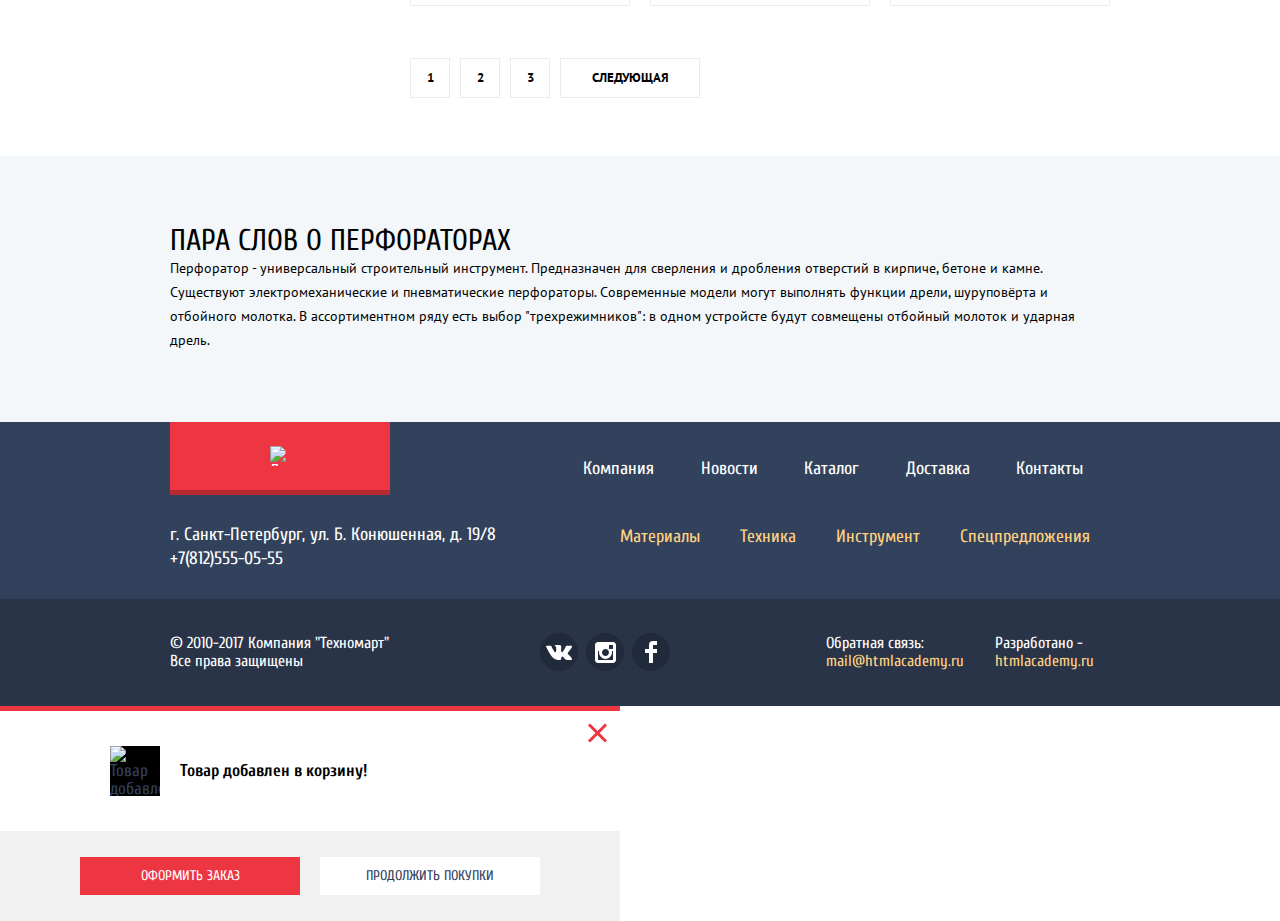
==== commit 9ce95e60: "Finished stylization" ====
--- a/page-catalog.html
+++ b/page-catalog.html
@@ -104,52 +104,48 @@
         <fieldset>
           <legend class="h3-class" aria-label="Фильтр по производителям">Производители:</legend>
           <ul class="filter-manufacturers">
-            <li class="filter-option checked">
+            <li class="filter-option">
               <input type="checkbox" name="checkbox-manufacturer" id="select-bosch"
-              class="visually-hidden filter-input filter-input-checkbox" checked>
+              class="visually-hidden" checked>
               <label for="select-bosch" lang="en">Bosch</label>
             </li>
             <li class="filter-option">
               <input type="checkbox" name="checkbox-manufacturer" id="select-interskol"
-              class="visually-hidden filter-input filter-input-checkbox">
+              class="visually-hidden">
               <label for="select-interskol">Интерскол</label>
             </li>
-            <li class="filter-option checked">
+            <li class="filter-option">
               <input type="checkbox" name="checkbox-manufacturer" id="select-makita"
-              class="visually-hidden filter-input filter-input-checkbox" checked>
+              class="visually-hidden" checked>
               <label for="select-makita" lang="en">Makita</label>
             </li>
             <li class="filter-option">
               <input type="checkbox" name="checkbox-manufacturer" id="select-dewalt"
-              class="visually-hidden filter-input filter-input-checkbox">
+              class="visually-hidden">
               <label for="select-dewalt" lang="en">DeWALT</label>
             </li>
             <li class="filter-option">
               <input type="checkbox" name="checkbox-manufacturer" id="select-hitachi"
-              class="visually-hidden filter-input filter-input-checkbox">
+              class="visually-hidden">
               <label for="select-hitachi" lang="en">Hitachi</label>
             </li>
           </ul>
         </fieldset>
-        <fieldset id="power-categories">
+        <fieldset>
           <legend class="h3-class" aria-label="Фильтр по типу питания">Питание:</legend>
           <ul class="filter-power">
-            <li class="filter-option checked">
-              <label>
-                <input type="radio" name="radio-power-categories" value="accumulating"
-                class="visually-hidden filter-input filter-input-radio" checked>
-                Аккумуляторные
-              </label>
-            </li>
-              <li class="filter-option">
-                <label>
-                  <input type="radio" name="radio-power-categories" value="mains"
-                  class="visually-hidden filter-input filter-input-radio">
-                  Сетевые
-                </label>
-              </li>
-            </ul>
-          </fieldset>
+            <li class="filter-option">
+              <input type="radio" name="radio-power-categories" value="accumulating" id="radio-power-accumulating"
+              class="visually-hidden" checked>
+              <label for="radio-power-accumulating">Аккумуляторные</label>
+            </li>
+            <li class="filter-option">
+              <input type="radio" name="radio-power-categories" value="mains" id="radio-power-mains"
+              class="visually-hidden">
+              <label for="radio-power-mains">Сетевые</label>
+            </li>
+          </ul>
+        </fieldset>
         <a class="button show-all" href="#" aria-label="Показать все фильтры">Показать</a>
       </form>
     </div>
@@ -171,7 +167,7 @@
           <button class="sorting-button">По функционалу</button>
         </li>
         <li>
-          <span></span>
+          <span> </span>
         </li>
       </ul>
     </div>
@@ -183,6 +179,10 @@
           <p class="shop-item-photo">
             <img src="img/Perforator-3000.jpg" width="217" height="170" alt="Фото товара перфоратор BOSCH BFG 3000">
           </p>
+          <form class="add-item" action="https://echo.htmlacademy.ru" method="post">
+            <button class="add-to-cart" name="to-cart-button" value="В корзину"><span>Купить</span></button>
+            <button class="add-to-bookmarks" name="to-bookmarks-button" value="В закладки"><span>В закладки</span></button>
+          </form>
           <p class="shop-item-price" aria-label="Цена товара">
             <div class="old-price" aria-label="Старая цена">22500 Р.</div>
             <div class="new-price" aria-label="Новая цена">12500 Р.</div>
@@ -195,6 +195,10 @@
           <p class="shop-item-photo">
             <img src="img/Perforator-6000-and-2000.jpg" width="217" height="170" alt="Фото товара перфоратор BOSCH BFG 6000">
           </p>
+          <form class="add-item" action="https://echo.htmlacademy.ru" method="post">
+            <button class="add-to-cart" name="to-cart-button" value="В корзину"><span>Купить</span></button>
+            <button class="add-to-bookmarks" name="to-bookmarks-button" value="В закладки"><span>В закладки</span></button>
+          </form>
           <p class="shop-item-price" aria-label="Цена товара">
             <div class="old-price" aria-label="Старая цена">30500 Р.</div>
             <div class="new-price" aria-label="Новая цена">25500 Р.</div>
@@ -209,8 +213,8 @@
             <img src="img/Perforator-6000-and-2000.jpg" width="217" height="170" alt="Фото товара перфоратор BOSCH BFG 2000">
           </p>
           <form class="add-item" action="https://echo.htmlacademy.ru" method="post">
-            <input class="add-to-cart" type="button" value="Купить" aria-label="Добавить в корзину">
-            <input class="add-to-bookmarks" type="button" value="В закладки" aria-label="Добавить в закладки">
+            <button class="add-to-cart" name="to-cart-button" value="В корзину"><span>Купить</span></button>
+            <button class="add-to-bookmarks" name="to-bookmarks-button" value="В закладки"><span>В закладки</span></button>
           </form>
           <p class="shop-item-price" aria-label="Цена товара">
             <div class="new-price" aria-label="Новая цена">12500 Р.</div>
@@ -223,6 +227,10 @@
           <p class="shop-item-photo">
             <img src="img/Perforator-3000.jpg" width="217" height="170" alt="Фото товара перфоратор BOSCH BFG 3000">
           </p>
+          <form class="add-item" action="https://echo.htmlacademy.ru" method="post">
+            <button class="add-to-cart" name="to-cart-button" value="В корзину"><span>Купить</span></button>
+            <button class="add-to-bookmarks" name="to-bookmarks-button" value="В закладки"><span>В закладки</span></button>
+          </form>
           <p class="shop-item-price" aria-label="Цена товара">
             <div class="old-price" aria-label="Старая цена">22500 Р.</div>
             <div class="new-price" aria-label="Новая цена">12500 Р.</div>
@@ -236,6 +244,10 @@
           <p class="shop-item-photo">
             <img src="img/Perforator-6000-and-2000.jpg" width="217" height="170" alt="Фото товара перфоратор BOSCH BFG 6000">
           </p>
+          <form class="add-item" action="https://echo.htmlacademy.ru" method="post">
+            <button class="add-to-cart" name="to-cart-button" value="В корзину"><span>Купить</span></button>
+            <button class="add-to-bookmarks" name="to-bookmarks-button" value="В закладки"><span>В закладки</span></button>
+          </form>
           <p class="shop-item-price" aria-label="Цена товара">
             <div class="old-price" aria-label="Старая цена">30500 Р.</div>
             <div class="new-price" aria-label="Новая цена">25500 Р.</div>
@@ -248,6 +260,10 @@
           <p class="shop-item-photo">
             <img src="img/Perforator-6000-and-2000.jpg" width="217" height="170" alt="Фото товара перфоратор BOSCH BFG 2000">
           </p>
+          <form class="add-item" action="https://echo.htmlacademy.ru" method="post">
+            <button class="add-to-cart" name="to-cart-button" value="В корзину"><span>Купить</span></button>
+            <button class="add-to-bookmarks" name="to-bookmarks-button" value="В закладки"><span>В закладки</span></button>
+          </form>
           <p class="shop-item-price" aria-label="Цена товара">
             <div class="new-price" aria-label="Новая цена">12500 Р.</div>
           </p>
@@ -260,6 +276,10 @@
           <p class="shop-item-photo">
             <img src="img/Perforator-3000.jpg" width="217" height="170" alt="Фото товара перфоратор BOSCH BFG 3000">
           </p>
+          <form class="add-item" action="https://echo.htmlacademy.ru" method="post">
+            <button class="add-to-cart" name="to-cart-button" value="В корзину"><span>Купить</span></button>
+            <button class="add-to-bookmarks" name="to-bookmarks-button" value="В закладки"><span>В закладки</span></button>
+          </form>
           <p class="shop-item-price" aria-label="Цена товара">
             <div class="old-price" aria-label="Старая цена">22500 Р.</div>
             <div class="new-price" aria-label="Новая цена">12500 Р.</div>
@@ -272,6 +292,10 @@
           <p class="shop-item-photo">
             <img src="img/Perforator-6000-and-2000.jpg" width="217" height="170" alt="Фото товара перфоратор BOSCH BFG 6000">
           </p>
+          <form class="add-item" action="https://echo.htmlacademy.ru" method="post">
+            <button class="add-to-cart" name="to-cart-button" value="В корзину"><span>Купить</span></button>
+            <button class="add-to-bookmarks" name="to-bookmarks-button" value="В закладки"><span>В закладки</span></button>
+          </form>
           <p class="shop-item-price" aria-label="Цена товара">
             <div class="old-price" aria-label="Старая цена">30500 Р.</div>
             <div class="new-price" aria-label="Новая цена">25500 Р.</div>
@@ -284,6 +308,10 @@
           <p class="shop-item-photo">
             <img src="img/Perforator-6000-and-2000.jpg" width="217" height="170" alt="Фото товара перфоратор BOSCH BFG 2000">
           </p>
+          <form class="add-item" action="https://echo.htmlacademy.ru" method="post">
+            <button class="add-to-cart" name="to-cart-button" value="В корзину"><span>Купить</span></button>
+            <button class="add-to-bookmarks" name="to-bookmarks-button" value="В закладки"><span>В закладки</span></button>
+          </form>
           <p class="shop-item-price" aria-label="Цена товара">
             <div class="new-price" aria-label="Новая цена">12500 Р.</div>
           </p>
--- a/css/style.css
+++ b/css/style.css
@@ -22,6 +22,7 @@
 
 .img {
   max-width: 100%;
+  height: auto;
 }
 
 .hidden:not(:focus):not(:active),
@@ -54,6 +55,8 @@
   border: none;
 }
 
+/* Хедер */
+
 .page-header {
   padding-bottom: 1px;
   color: #32425c;
@@ -78,8 +81,9 @@
   position: relative;
   display: flex;
   flex-direction: row;
-  justify-content: space-between;
-  align-items: center;
+  justify-content: flex-start;
+  align-items: center;
+  width: 940px;
 }
 
 .logo {
@@ -94,23 +98,50 @@
   top: 0;
   left: 0;
   width: 220px;
-  height: 42px;
+  height: 47px;
   background-color: #ee3643;
   border-bottom: solid 5px #b52933;
 }
 
+.users-services .logo:hover,
+.users-services .logo:focus,
+.logo-footer:hover,
+.logo-footer:focus {
+  background-color: #c92c37;
+  border-bottom: solid 5px #9b2022;
+}
+
+.users-services .logo:active,
+.logo-footer:active {
+  background-color: #ba2632;
+  border-bottom: solid 5px #882520;
+}
+
 .search-form {
   display: flex;
   flex-direction: row;
+  flex-grow: 1;
   align-items: center;
   height: 47px;
   width: 200px;
-  margin-left: 270px;
+  padding-left: 50px;
+  margin-left: 220px;
+}
+
+.search-form:hover,
+.search-form:focus {
+  background-color: #212a3b;
+}
+
+.search-form:focus-within {
+  color: #000000;
+  background-color: #ffffff;
 }
 
 .search-field {
   position: relative;
   margin-right: 5px;
+  cursor: pointer;
 }
 
 .search-field::before {
@@ -119,7 +150,7 @@
   height: 20px;
   position: absolute;
   left: -30px;
-  /* background-image: url("img/icon-search.svg"); */
+  background-image: url("img/icon-search.svg");
   background-color: #ffffff;
   background-repeat: no-repeat;
   background-position: 0 0;
@@ -131,12 +162,18 @@
 }
 
 .user-navigation {
-  margin: 0 20px;
   color: #ffffff;
 }
 
 .bookmarks-page {
-  position: relative;
+  display: flex;
+  flex-direction: row;
+  justify-content: center;
+  align-items: center;
+  position: relative;
+  width: 120px;
+  min-height: 47px;
+  padding-left: 25px;
 }
 
 .bookmarks-page::before {
@@ -144,15 +181,22 @@
     width: 20px;
     height: 20px;
     position: absolute;
-    left: -30px;
-    /* background-image: url("img/icon-search.svg"); */
+    left: 10px;
+    background-image: url("img/icon-bookmark.svg");
     background-color: #ffffff;
     background-repeat: no-repeat;
     background-position: 0 0;
 }
 
 .cart-page {
-  position: relative;
+  display: flex;
+  flex-direction: row;
+  justify-content: center;
+  align-items: center;
+  position: relative;
+  width: 120px;
+  min-height: 47px;
+  padding-left: 25px;
 }
 
 .cart-page::before {
@@ -160,31 +204,55 @@
     width: 20px;
     height: 20px;
     position: absolute;
-    left: -30px;
-    /* background-image: url("img/icon-search.svg"); */
+    left: 10px;
+    background-image: url("img/icon-cart.svg");
     background-color: #ffffff;
     background-repeat: no-repeat;
     background-position: 0 0;
 }
 
+.bookmarks-page:hover,
+.bookmarks-page:focus,
+.cart-page:hover,
+.cart-page:focus {
+  background-color: #212a3b;
+}
+
+.bookmarks-page:active,
+.cart-page:active {
+  color: #8d9097;
+  background-color: #161c28;
+}
+
 .order-buttons {
   display: flex;
   flex-direction: row;
   justify-content: space-between;
   align-items: center;
-}
-
-.order-container {
+  margin-left: auto;
+}
+
+.place-an-order {
   display: flex;
   flex-direction: row;
   justify-content: center;
   align-items: center;
   min-height: 47px;
   width: 150px;
-  margin-left: 10px;
+  /* margin-left: 10px; */
   text-align: center;
   vertical-align: middle;
   background-color: #63a63e;
+}
+
+.place-an-order:hover,
+.place-an-order:focus {
+  background-color: #5fba2e;
+}
+
+.place-an-order:active {
+  color: #898e94;
+  background-color: #518533;
 }
 
 .page-header .contacts-and-personal {
@@ -205,7 +273,7 @@
 
 .header-contacts {
   width: 250px;
-  margin: 0 70px;
+  /* margin: 0 70px; */
   margin-top: 10px;
 }
 
@@ -235,14 +303,6 @@
   font-size: 14px;
   line-height: 24px;
   color: #32425c;
-}
-
-.personal-area-enter {
-  display: flex;
-  justify-content: space-between;
-  flex-direction: row;
-  align-items: flex-start;
-  width: 291px;
 }
 
 .personal-area {
@@ -283,6 +343,7 @@
   font-size: 21px;
   line-height: 45px;
   border-right: solid 1px #ffffff;
+  color: #000000;
   background-color: #ffffff;
 }
 
@@ -310,38 +371,69 @@
   background-position: 0 0;
 }
 
+.personal-area > a:active {
+  color: #c2c2c2;
+}
+
 .personal-area ul a {
   text-decoration: underline;
 }
 
+.personal-area ul a:hover,
+.personal-area ul a:focus {
+  color: #ee3642;
+}
+
+.personal-area ul a:active {
+  color: #c2c2c2;
+}
+
+.personal-area-enter {
+  display: flex;
+  flex-direction: row;
+  justify-content: space-between;
+  width: 281px;
+}
+
 .sign-in-button,
 .sign-up-button {
-  display: flex;
-  flex-direction: row;
-  align-items: center;
-  min-height: 45px;
+  /* display: flex;
+  flex-direction: row;
+  align-items: center; */
+  height: 45px;
   font-size: 21px;
   line-height: 21px;
   color: #000000;
   background-color: #ffffff;
 }
 
+.sign-in-button:hover,
+.sign-in-button:focus,
+.sign-up-button:hover,
+.sign-up-button:focus {
+  color: #ee3643;
+}
+
+.sign-in-button:active,
+.sign-up-button:active {
+  color: #e5e5e5;
+}
+
 .sign-in-button {
-  width: 121px;
-}
-
-.sign-in-button a {
-  position: relative;
-  margin-left: 50px;
-  display: block;
-}
-
-.sign-in-button a::before {
+  position: relative;
+  min-width: 73px;
+  height: 45px;
+  padding-left: 48px;
+  line-height: 45px;
+}
+
+.sign-in-button::before {
   content: " ";
   width: 20px;
   height: 20px;
   position: absolute;
-  left: -30px;
+  left: 14px;
+  top: 12px;
   /* background-image: url("img/icon-search.svg"); */
   background-color: #000000;
   background-repeat: no-repeat;
@@ -349,12 +441,12 @@
 }
 
 .sign-up-button {
+  display: flex;
+  flex-direction: row;
+  align-items: center;
+  justify-content: center;
   width: 150px;
-}
-
-.sign-up-button a {
-  margin: 0 auto;
-  display: block;
+  height: 45px;
 }
 
 .site-navigation {
@@ -369,17 +461,21 @@
   list-style: none;
   display: flex;
   flex-direction: row;
-  justify-content: space-around;
+  justify-content: space-between;
   /* align-items: center; */
   min-height: 60px;
 }
 
 .site-navigation li {
-  height: 60px;
+  min-height: 60px;
+  flex-grow: 1;
 }
 
 .site-navigation a {
-  display: block;
+  display: flex;
+  flex-direction: row;
+  justify-content: center;
+  align-items: center;
   padding: 21px 20px;
   font-size: 17px;
   line-height: 17px;
@@ -388,6 +484,22 @@
   background-color: #32425c;
 }
 
+.site-navigation a:hover,
+.site-navigation a:focus {
+  background-color: #293448;
+}
+
+.site-navigation a:active {
+  color: #9096a4;
+  background-color: #1e2639;
+}
+
+/* Основное содержание */
+
+.main-content {
+  padding-top: 40px;
+}
+
 .title-wrapper {
   background-color: #f3f7fa;
   padding-left: 30px;
@@ -425,7 +537,7 @@
 
 .category-cards-top li {
   width: 300px;
-  height: 123px;
+  min-height: 123px;
   margin-right: 20px;
   margin-top: 20px;
 }
@@ -437,9 +549,246 @@
   margin-top: 20px;
 }
 
+.main-categories li {
+  position: relative;
+}
+
 .main-categories li:nth-child(3n) {
   margin-right: 0;
 }
+
+.category-card {
+  display: flex;
+  flex-direction: column;
+  justify-content: center;
+  align-items: flex-start;
+  width: 300px;
+  min-height: 123px;
+}
+
+.category-card-title {
+  position: relative;
+  /* width: 300px; */
+  /* min-height: 123px; */
+  /* margin-top: 20px; */
+  margin-left: 20px;
+}
+
+.category-card-title::after {
+  content: " ";
+  width: 60px;
+  height: 80px;
+  position: absolute;
+  left: 180px;
+  top: 0;
+  /* background-image: url("img/icon-search.svg"); */
+  background-color: #ffffff;
+  background-repeat: no-repeat;
+  background-position: 0 0;
+}
+
+.fake-button {
+  display: flex;
+  flex-direction: row;
+  justify-content: center;
+  align-items: center;
+  width: 135px;
+  min-height: 38px;
+  border-radius: 3px;
+  background-color: rgba(0, 0, 0, 0.2);
+}
+
+.main-categories li:hover .fake-button,
+.main-categories li:focus .fake-button {
+  background-color: rgba(0, 0, 0, 0.3);
+}
+
+.main-categories li:active .fake-button {
+  background-color: rgba(0, 0, 0, 0.4);
+}
+
+.category-card h3 {
+  margin: 0;
+  margin-bottom: 15px;
+  font-size: 24px;
+  font-weight: 700;
+  line-height: 30px;
+  color: #ffffff;
+}
+
+.category-card b {
+  font-size: 14px;
+  line-height: 18px;
+  text-transform: uppercase;
+  color: #ffffff;
+}
+
+.materials-card {
+  background-color: #ffbe46;
+}
+
+.tools-card {
+  background-color: #3bbce3;
+}
+
+.technics-card {
+  background-color: #dd91d9;
+}
+
+.discount-card {
+  background-color: #8ed78e;
+}
+
+.delivery-card {
+  background-color: #fec047;
+}
+
+.tool-gallery {
+  position: relative;
+  background-color: #32425c;
+  background-image: url("img/drills-welcome.jpg");
+  background-repeat: no-repeat;
+  background-position: 0 0;
+  background-size: 620px 266px;
+}
+
+.tool-gallery::before {
+  content: " ";
+  width: 30px;
+  height: 30px;
+  position: absolute;
+  left: 20px;
+  top: 100px;
+  border-top: solid 3px #ffffff;
+  border-right: solid 3px #ffffff;
+  transform: rotate(-135deg);
+  background-color: transparent;
+}
+
+.tool-gallery::after {
+  content: " ";
+  width: 30px;
+  height: 30px;
+  position: absolute;
+  right: 20px;
+  top: 100px;
+  border-top: solid 3px #ffffff;
+  border-right: solid 3px #ffffff;
+  transform: rotate(45deg);
+  background-color: transparent;
+}
+
+.tool-gallery .button {
+  display: flex;
+  flex-direction: row;
+  justify-content: center;
+  align-items: center;
+  position: relative;
+  bottom: -120px;
+  width: 195px;
+  min-height: 38px;
+  border-radius: 3px;
+  background-color: #ee3643;
+}
+
+.tool-gallery .button:hover,
+.tool-gallery .button:focus,
+.catalog-title .button:hover,
+.catalog-title .button:focus,
+.about-us .button:hover,
+.about-us .button:focus,
+.our-contacts .button:hover,
+.our-contacts .button:focus,
+.client-message-button input:hover,
+.client-message-button input:focus,
+.gotocart-button:hover,
+.gotocart-button:focus {
+  background-color: #cd2934;
+}
+
+.tool-gallery .button:active,
+.catalog-title .button:active,
+.about-us .button:active,
+.our-contacts .button:active,
+.client-message-button input:active,
+.gotocart-button:active {
+  background-color: #ba2632;
+}
+
+.tool-gallery h3 {
+  margin: 0;
+  font-size: 36px;
+  font-weight: 700;
+  line-height: 36px;
+  text-transform: uppercase;
+  color: #ffffff;
+}
+
+.tool-gallery b {
+  font-size: 18px;
+  line-height: 24px;
+  color: #ffffff;
+}
+
+.catalog-title {
+  display: flex;
+  flex-direction: row;
+  justify-content: space-between;
+  align-items: center;
+  padding: 5px 24px 5px 30px;
+  margin-top: 53px;
+  margin-bottom: 20px;
+  background-color: #f9f6f1;
+}
+
+.title-wrapper {
+  background-color: #f3f7fa;
+}
+
+.catalog-title h2 {
+  font-size: 30px;
+  font-weight: 300;
+  line-height: 30px;
+  text-transform: uppercase;
+  color: #32425c;
+}
+
+.catalog-title .button {
+  display: flex;
+  flex-direction: row;
+  justify-content: center;
+  align-items: center;
+  width: 253px;
+  min-height: 38px;
+  margin: 0;
+  border-radius: 3px;
+  background-color: #ee3643;
+}
+
+.popular-item-rating {
+  padding: 0;
+  margin: 0;
+  list-style: none;
+  display: flex;
+  justify-content: space-between;
+  flex-direction: row;
+}
+
+.popular-item-rating li {
+  display: flex;
+  flex-direction: column;
+  justify-content: flex-start;
+  align-items: center;
+  width: 220px;
+  margin: 0;
+  text-align: center;
+  box-sizing: border-box;
+  border: solid 1px #ebebeb;
+}
+
+/* .shop-item .hidden {
+  opacity: 0;
+} */
 
 .tool-gallery {
   width: 620px;
@@ -453,41 +802,507 @@
   background-size: 620px 266px;
 }
 
-.catalog-title {
+.popular-manufacturers-rating {
+  padding: 0;
+  margin: 0;
+  list-style: none;
   display: flex;
   flex-direction: row;
   justify-content: space-between;
-  align-items: center;
-  padding: 0 24px 0 30px;
-  margin-top: 53px;
+  flex-wrap: wrap;
+}
+
+.popular-manufacturers-rating li {
+  width: 220px;
+  height: 145px;
   margin-bottom: 20px;
-  background-color: #f9f6f1;
-}
-
-.popular-item-rating {
+  border: solid 1px #ebebeb;
+  box-sizing: border-box;
+}
+
+.popular-manufacturers-rating li:hover {
+  box-shadow: 0 10px 45px -5px #afb4ba;
+}
+
+.popular-manufacturers-rating li:active {
+  box-shadow: 0 5px 15px 0 #afb4ba;
+}
+
+.popular-manufacturers-rating li:active img {
+  opacity: 0.5;
+}
+
+.manufacturer-button {
+  display: flex;
+  flex-direction: row;
+  justify-content: center;
+  align-items: center;
+  width: 220px;
+  height: 145px;
+}
+
+.catalog-tools-perforators {
+  width: 700px;
+}
+
+.wrapper-services,
+.info-perforators {
+  background-color: #f3f7fa;
+}
+
+.wrapper-services {
+  padding-top: 68px;
+}
+
+.services {
+  border-bottom: solid 1px #f3f7fa;
+}
+
+.services-description {
+  width: 440px;
+  margin-bottom: 40px;
+}
+
+.services-info-block {
+  display: flex;
+  flex-direction: row;
+  justify-content: flex-start;
+  margin-bottom: 70px;
+  background-image: url("img/delivery-icon.png");
+  background-color: #ffffff;
+  background-repeat: no-repeat;
+  background-position: right;
+  background-size: 200px 200px;
+}
+
+.services p,
+.about-us p,
+.our-contacts p,
+.info-perforators p {
+  font-family: "PT Sans", Arial, sans-serif;
+  font-size: 14px;
+  line-height: 24px;
+  color: #000000;
+}
+
+.services h2,
+.about-us h2,
+.our-contacts h2,
+.info-perforators h2 {
+  margin: 0;
+  font-size: 30px;
+  font-weight: 300;
+  line-height: 30px;
+  text-transform: uppercase;
+  color: #000000;
+}
+
+.info-perforators h2,
+.info-perforators p {
+  padding: 0;
+  margin: 0;
+}
+
+.services h3 {
+  font-size: 36px;
+  font-weight: 300;
+  text-transform: uppercase;
+  line-height: 36px;
+  color: #32425c;
+}
+
+.services-list {
+  width: 240px;
   padding: 0;
   margin: 0;
   list-style: none;
-  display: flex;
+  margin-right: 80px;
+  background-color: #32425c;
+}
+
+.services-list li {
+  display: block;
+  min-height: 60px;
+  /* border-bottom: solid 2px #293448; */
+}
+
+.service-button {
+  display: flex;
+  flex-direction: row;
+  justify-content: flex-start;
+  align-items: center;
+  width: 240px;
+  min-height: 60px;
+  padding-left: 22px;
+  font-size: 21px;
+  line-height: 20px;
+  border: none;
+  border-bottom: solid 2px #293448;
+  color: #ffffff;
+  background-color: #32425c;
+}
+
+.service-button:hover {
+  background-color: #293448;
+}
+
+.service-button:focus {
+  color: #32425c;
+  border-bottom-color: #ffffff;
+  background-color: #ffffff;
+}
+
+.services-text {
+  width: 320px;
+}
+
+.services-text h3 {
+  margin: 0;
+}
+
+.delivery-text {
+  width: 250px;
+}
+
+.company-info {
+  display: flex;
+  flex-direction: row;
   justify-content: space-between;
-  flex-direction: row;
-}
-
-.popular-item-rating li {
+  margin-top: 50px;
+}
+
+.about-us {
+  width: 519px;
+}
+
+.about-us .button {
+  display: flex;
+  flex-direction: row;
+  justify-content: center;
+  align-items: center;
+  width: 220px;
+  min-height: 38px;
+  box-sizing: border-box;
+  border-radius: 3px;
+  margin-top: 22px;
+  margin-bottom: 53px;
+}
+
+.our-contacts {
+  width: 300px;
+}
+
+.our-contacts .button {
+  display: flex;
+  flex-direction: row;
+  justify-content: center;
+  align-items: center;
+  width: 300px;
+  min-height: 38px;
+  box-sizing: border-box;
+  border-radius: 3px;
+  margin-top: 22px;
+  margin-bottom: 53px;
+}
+
+.transport-services {
+  font-size: 17px;
+  line-height: 18px;
+  color: #000000;
+}
+
+.transport-services li {
+  position: relative;
+  margin: 10px 0;
+}
+
+.transport-services li::before {
+  content: " ";
+  width: 30px;
+  height: 2px;
+  position: absolute;
+  left: -35px;
+  top: 7px;
+  border-top: solid 2px #ee3643;
+}
+
+.info-perforators .centering-container {
+  padding: 70px 0;
+}
+
+.address-and-navigation {
+  margin: 0;
+  background-color: #32425c;
+}
+
+/* Футер */
+
+.logo-footer {
+  display: flex;
+  justify-content: center;
+  align-items: center;
+  width: 220px;
+  height: 68px;
+  margin-right: auto;
+  color: #ffffff;
+  background-color: #ee3643;
+  border-bottom: solid 5px #b72a32;
+}
+
+.address-and-navigation p {
+  font-size: 18px;
+  line-height: 24px;
+  color: #ffffff;
+}
+
+.footer-top-row {
+  display: flex;
+  flex-direction: row;
+  justify-content: flex-end;
+  min-height: 68px;
+}
+
+.footer-navigation {
+  display: flex;
+  flex-direction: row;
+  justify-content: space-between;
+  width: 547px;
+  padding: 0;
+  margin: 0;
+  margin-top: 15px;
+  list-style: none;
+  min-height: 68px;
+}
+
+.footer-navigation li {
+  /* padding: 25px; */
+  min-height: 60px;
+  flex-grow: 1;
+}
+
+.footer-navigation a {
+  display: block;
+  padding: 20px 20px;
+  font-size: 18px;
+  line-height: 24px;
+  color: #ffffff;
+  background-color: #32425c;
+}
+
+.footer-navigation a:hover,
+.footer-navigation a:focus {
+  text-decoration: underline;
+}
+
+.footer-navigation a:active {
+  color: rgba(255, 255, 255, 0.5);
+}
+
+.footer-bottom-row {
+  display: flex;
+  flex-direction: row;
+  justify-content: flex-end;
+  min-height: 74px;
+  padding-bottom: 10px;
+}
+
+.footer-bottom-row li {
+  min-height: 74px;
+  /* padding: 15px 25px; */
+}
+
+.footer-bottom-row p {
+  width: 340px;
+  margin-right: auto;
+}
+
+.categories {
+  display: flex;
+  flex-direction: row;
+  justify-content: space-between;
+  padding: 0;
+  margin: 0;
+  list-style: none;
+  min-height: 74px;
+  width: 510px;
+}
+
+.categories li {
+  margin: 0;
+  flex-grow: 1;
+}
+
+.categories a {
+  display: block;
+  padding: 20px 20px;
+  font-size: 18px;
+  line-height: 24px;
+  color: #ffd180;
+  background-color: #32425c;
+}
+
+.categories a:hover,
+.categories a:focus {
+  text-decoration: underline;
+}
+
+.categories a:active {
+  color: rgba(255, 209, 128, 0.5);
+}
+
+.development {
+  /* display: flex;
+  flex-direction: row;
+  justify-content: center;
+  align-items: center; */
+  min-height: 107px;
+  margin: 0;
+  font-size: 16px;
+  line-height: 18px;
+  color: #ffffff;
+  background-color: #293448;
+}
+
+.development .centering-container {
+  display: flex;
+  flex-direction: row;
+  justify-content: space-between;
+  align-items: center;
+  min-height: 107px;
+}
+
+.development b {
+  display: flex;
+  flex-direction: row;
+  justify-content: center;
+  align-items: center;
+  width: 230px;
+  min-height: 107px;
+}
+
+.social-button-list {
+  display: flex;
+  flex-direction: row;
+  justify-content: space-between;
+  width: 130px;
+  padding: 0;
+  margin: 0;
+  list-style: 0;
+}
+
+.social-button {
+  display: flex;
+  flex-direction: row;
+  justify-content: center;
+  align-items: center;
+  width: 38px;
+  height: 38px;
+  border-radius: 50%;
+  background-color: #212a3b;
+  color: #ffffff;
+}
+
+.social-button:hover,
+.social-button:focus,
+.social-button:active {
+  background-color: #ee3642;
+}
+
+.developers-contacts {
+  display: flex;
+  flex-direction: row;
+  justify-content: space-around;
+  align-items: center;
+  min-height: 107px;
+  width: 300px;
+  padding: 0;
+  margin: 0;
+  list-style: 0;
+}
+
+.developers-contacts li {
+  display: flex;
+  flex-direction: column;
+  justify-content: center;
+  align-items: flex-start;
+  min-height: 107px;
+}
+
+.developers-contacts p {
+  margin: 0;
+}
+
+.mail-developers,
+.copyright {
+  color: #ffd180;
+}
+
+.mail-developers:hover,
+.mail-developers:focus,
+.copyright:hover,
+.copyright:focus {
+  text-decoration: underline;
+}
+
+.mail-developers:active,
+.copyright:active {
+  color: #ee3642;
+}
+
+/* Элементы каталога */
+
+.shop-columns {
+  display: flex;
+  flex-direction: row;
+  justify-content: space-between;
+  align-items: flex-start;
+  margin-top: 20px;
+}
+
+.shop-pages {
+  display: flex;
+  flex-direction: row;
+  justify-content: flex-start;
+  padding: 0;
+  margin: 0;
+  list-style: none;
+}
+
+.shop-list {
+  display: flex;
+  flex-direction: row;
+  flex-wrap: wrap;
+  padding: 0;
+  margin: 0;
+  list-style: none;
+  font-size: 0;
+}
+
+.shop-item {
+  position: relative;
   display: flex;
   flex-direction: column;
   justify-content: flex-start;
   align-items: center;
   width: 220px;
-  margin: 0;
-  text-align: center;
+  padding: 0;
+  padding-bottom: 20px;
+  margin: 0;
+  margin-right: 20px;
+  margin-bottom: 20px;
   box-sizing: border-box;
   border: solid 1px #ebebeb;
-}
-
-/* .shop-item .hidden {
-  opacity: 0;
-} */
+  text-align: center;
+  font-size: 0;
+}
+
+.shop-item:hover {
+  box-shadow: 0 10px 45px -5px #afb4ba;
+}
+
+.shop-item:nth-child(3n) {
+  margin-right: 0;
+}
 
 .shop-item h3,
 .shop-item-price {
@@ -522,420 +1337,6 @@
 
 .shop-item-photo {
   order: -1;
-}
-
-.popular-manufacturers-rating {
-  padding: 0;
-  margin: 0;
-  list-style: none;
-  display: flex;
-  flex-direction: row;
-  justify-content: space-between;
-  flex-wrap: wrap;
-}
-
-.popular-manufacturers-rating li {
-  display: flex;
-  flex-direction: row;
-  justify-content: center;
-  align-items: center;
-  width: 220px;
-  height: 145px;
-  margin-bottom: 20px;
-  border: solid 1px #ebebeb;
-  box-sizing: border-box;
-}
-
-.page-path {
-  display: flex;
-  flex-direction: row;
-  justify-content: flex-start;
-  padding: 0;
-  margin: 23px 0;
-  list-style: none;
-}
-
-.page-path li {
-  position: relative;
-  margin-right: 41px;
-  background-color: #000000;
-}
-
-.page-path li:not(:last-child)::after {
-  content: "";
-  width: 10px;
-  height: 10px;
-  position: absolute;
-  left: 40px;
-  top: 3px;
-  margin-right: 10px;
-  border-top: solid 2px #a9a9a9;
-  border-right: solid 2px #a9a9a9;
-  transform: rotate(45deg);
-  background-color: transparent;
-}
-
-.shop-columns {
-  display: flex;
-  flex-direction: row;
-  justify-content: space-between;
-  align-items: flex-start;
-  margin-top: 20px;
-}
-
-.filter {
-  width: 220px;
-  padding: 0;
-  margin-top: -10px;
-}
-
-.catalog-tools-perforators {
-  width: 700px;
-}
-
-.sorting {
-  display: flex;
-  flex-direction: row;
-  justify-content: space-between;
-  align-items: center;
-  list-style: none;
-  padding: 0;
-  margin: 0;
-  margin-bottom: 20px;
-}
-
-.sorting li:first-child {
-  margin-left: 20px;
-}
-
-.shop-list {
-  display: flex;
-  flex-direction: row;
-  flex-wrap: wrap;
-  padding: 0;
-  margin: 0;
-  list-style: none;
-  font-size: 0;
-}
-
-.shop-item {
-  font-size: 0;
-}
-
-.shop-item {
-  position: relative;
-  display: flex;
-  flex-direction: column;
-  justify-content: flex-start;
-  align-items: center;
-  width: 220px;
-  padding: 0;
-  padding-bottom: 20px;
-  margin: 0;
-  margin-right: 20px;
-  margin-bottom: 20px;
-  text-align: center;
-  box-sizing: border-box;
-  border: solid 1px #ebebeb;
-}
-
-.shop-item:nth-child(3n) {
-  margin-right: 0;
-}
-
-.new-price {
-  margin-top: auto;
-}
-
-.shop-pages {
-  display: flex;
-  flex-direction: row;
-  justify-content: flex-start;
-  padding: 0;
-  margin: 0;
-  list-style: none;
-}
-
-.page-path a,
-.filter h2,
-.catalog-tools-perforators h2,
-.filter .show-all {
-  font-family: "PT Sans", Arial, sans-serif;
-  font-size: 13px;
-  line-height: 18px;
-  text-transform: uppercase;
-  color: #000000;
-}
-
-.filter h2 {
-  padding: 10px;
-}
-
-.filter .show-all {
-  background-color: inherit;
-  border: solid 2px #ebebeb;
-}
-
-.catalog-page h1 {
-  font-size: 30px;
-  font-weight: 300;
-  line-height: 30px;
-  text-transform: uppercase;
-  color: #32425c;
-  background-color: #f3f7fa;
-}
-
-.sorting-settings,
-.filter h2,
-input[type="range"],
-output {
-  background-color: #f9f6f1;
-  border: 0;
-}
-
-.filter .h3-class {
-  font-family: "PT Sans", Arial, sans-serif;
-  font-size: 17px;
-  font-weight: 700;
-  line-height: 30px;
-  text-transform: uppercase;
-  color: #000000;
-}
-
-.filter ul label {
-  font-family: "PT Sans", Arial, sans-serif;
-  font-size: 15px;
-  line-height: 20px;
-  text-transform: uppercase;
-  color: #000000;
-}
-
-fieldset {
-  border: none;
-  margin-left: -10px;
-}
-
-.price-input {
-  height: 80px;
-  margin-top: 10px;
-  background-color: #f9f6f1;
-}
-
-.price-input input[type="range"] {
-  margin: 30px 45px;
-}
-
-.price-outputs {
-  display: flex;
-  flex-direction: row;
-  justify-content: space-between;
-  align-items: center;
-  margin: 15px 0;
-}
-
-.price-outputs output {
-  display: flex;
-  flex-direction: row;
-  justify-content: center;
-  align-items: center;
-  width: 95px;
-  height: 38px;
-  text-align: center;
-  vertical-align: middle;
-}
-
-.price-outputs p {
-  display: inline;
-}
-
-.filter-manufacturers {
-  padding: 0;
-  margin: 0;
-  list-style: 0;
-}
-
-.filter-manufacturers li,
-.filter-power li {
-  margin: 5px 0;
-}
-
-.filter-power {
-  padding: 0;
-  margin: 0;
-  margin-bottom: 75px;
-  list-style: 0;
-}
-
-.show-all {
-  padding: 5px 30px;
-  font-family: "PT Sans", Arial, sans-serif;
-  font-size: 13px;
-  line-height: 18px;
-  text-transform: uppercase;
-  color: #000000;
-  background-color: #ffffff;
-  border: solid 1px #ebebeb;
-}
-
-.sorting-button {
-  font-family: "PT Sans", Arial, sans-serif;
-  font-size: 13px;
-  line-height: 18px;
-  text-transform: uppercase;
-  color: #a9a9a9;
-  background-color: inherit;
-  border: none;
-  border-bottom: dotted 1px #ee3642;
-}
-
-.category-card-title {
-  position: relative;
-  margin-top: 20px;
-  margin-left: 20px;
-}
-
-.category-card-title::after {
-  content: " ";
-  width: 60px;
-  height: 80px;
-  position: absolute;
-  left: 180px;
-  top: 0;
-  /* background-image: url("img/icon-search.svg"); */
-  background-color: #ffffff;
-  background-repeat: no-repeat;
-  background-position: 0 0;
-}
-
-.category-card-title div {
-  display: flex;
-  flex-direction: row;
-  justify-content: center;
-  align-items: center;
-  width: 135px;
-  min-height: 38px;
-  background-color: rgba(0, 0, 0, 0.2);
-}
-
-.category-card h3 {
-  margin: 0;
-  margin-bottom: 15px;
-  font-size: 24px;
-  font-weight: 700;
-  line-height: 30px;
-  color: #ffffff;
-}
-
-.category-card b {
-  font-size: 14px;
-  line-height: 18px;
-  text-transform: uppercase;
-  color: #ffffff;
-}
-
-.materials-card {
-  background-color: #ffbe46;
-}
-
-.tools-card {
-  background-color: #3bbce3;
-}
-
-.technics-card {
-  background-color: #dd91d9;
-}
-
-.discount-card {
-  background-color: #8ed78e;
-}
-
-.delivery-card {
-  background-color: #fec047;
-}
-
-.tool-gallery {
-  position: relative;
-  background-color: #32425c;
-  background-image: url("img/drills-welcome.jpg");
-  background-repeat: no-repeat;
-  background-position: 0 0;
-  background-size: 620px 266px;
-}
-
-.tool-gallery::before {
-  content: " ";
-  width: 30px;
-  height: 30px;
-  position: absolute;
-  left: 20px;
-  top: 100px;
-  border-top: solid 3px #ffffff;
-  border-right: solid 3px #ffffff;
-  transform: rotate(-135deg);
-  background-color: transparent;
-}
-
-.tool-gallery::after {
-  content: " ";
-  width: 30px;
-  height: 30px;
-  position: absolute;
-  right: 20px;
-  top: 100px;
-  border-top: solid 3px #ffffff;
-  border-right: solid 3px #ffffff;
-  transform: rotate(45deg);
-  background-color: transparent;
-}
-
-.tool-gallery div {
-  display: flex;
-  flex-direction: row;
-  justify-content: center;
-  align-items: center;
-  position: relative;
-  bottom: -120px;
-  width: 195px;
-  min-height: 38px;
-  background-color: #ee3643;
-}
-
-.tool-gallery h3 {
-  margin: 0;
-  font-size: 36px;
-  font-weight: 700;
-  line-height: 36px;
-  text-transform: uppercase;
-  color: #ffffff;
-}
-
-.tool-gallery b {
-  font-size: 18px;
-  line-height: 24px;
-  color: #ffffff;
-}
-
-.title-wrapper {
-  background-color: #f3f7fa;
-}
-
-.catalog-title h2 {
-  font-size: 30px;
-  font-weight: 300;
-  line-height: 30px;
-  text-transform: uppercase;
-  color: #32425c;
-}
-
-.catalog-title div {
-  display: flex;
-  flex-direction: row;
-  justify-content: center;
-  align-items: center;
-  width: 253px;
-  min-height: 38px;
-  margin: 0;
-  background-color: #ee3643;
 }
 
 .sticker-new {
@@ -971,6 +1372,7 @@
 }
 
 .new-price {
+  margin-top: auto;
   font-family: "PT Sans Bold", Arial, sans-serif;
   font-size: 17px;
   line-height: 18px;
@@ -980,6 +1382,7 @@
 }
 
 .add-item {
+  display: none;
   position: absolute;
   z-index: 10;
   top: 0;
@@ -990,12 +1393,14 @@
   background-color: rgba(255, 255, 255, 0.9);
 }
 
-.add-item {
-  display: none;
-}
-
-.shop-item:hover .add-item {
+.shop-item:hover .add-item,
+.shop-item:focus .add-item {
   display: block;
+  cursor: pointer;
+}
+
+.add-item button:hover {
+  cursor: inherit;
 }
 
 .add-to-cart,
@@ -1018,346 +1423,427 @@
   text-transform: uppercase;
 }
 
+.add-to-cart {
+  position: relative;
+}
+
+.add-to-cart::before {
+  content: " ";
+  position: absolute;
+  left: 10px;
+  top: 9px;
+  width: 15px;
+  height: 15px;
+  /* background-image: url("img/icon-cart.svg"); */
+  background-color: #000000;
+}
+
+.add-to-cart:hover,
+.add-to-cart:focus {
+  border-color: #5fba2e;
+  border-bottom-color: #347511;
+  background-color: #5fba2e;
+}
+
+.add-to-cart:active {
+  background-color: #518533;
+  border-color: #518533;
+}
+
 .add-to-bookmarks {
   color: #32425c;
   background: white;
-  border-bottom-color: #63a63e;
+  border-color: #63a63e;
+}
+
+.add-to-bookmarks:hover,
+.add-to-bookmarks:focus {
+  border-color: #373f52;
+}
+
+.add-to-bookmarks:active {
+  color: #cccccc;
+  border-color: #c5c5cf;
 }
 
 .page-number {
-  display: flex;
-  flex-direction: row;
-  justify-content: center;
-  align-items: center;
-  width: 38px;
+  min-width: 38px;
   height: 38px;
   margin-right: 10px;
   margin-top: 32px;
   margin-bottom: 60px;
   font-size: 13px;
   line-height: 18px;
-  vertical-align: middle;
-  color: #000000;
-  background-color: #ffffff;
-  border: solid 1px #ebebeb;
+  /* vertical-align: middle; */
 }
 
 .page-number a {
+  display: flex;
+  flex-direction: row;
+  justify-content: center;
+  align-items: center;
+  min-width: 38px;
+  height: 38px;
   font-family: "PT Sans", Arial, sans-serif;
   font-weight: 700;
   text-transform: uppercase;
+  border: solid 1px #ebebeb;
   color: #000000;
+  background-color: #ffffff;
+}
+
+.page-number a:hover {
+  border: solid 1px #b2b2b2;
+}
+
+.page-number a:focus {
+  border: solid 1px #ee3642;
+  background-color: #ee3642;
+}
+
+.page-number a:active {
+  border: solid 1px #ee3642;
 }
 
 .page-next {
   width: 140px;
 }
 
-.wrapper-services,
-.info-perforators {
-  background-color: #f3f7fa;
-}
-
-.wrapper-services {
-  padding-top: 68px;
-}
-
-.services {
-  border-bottom: solid 1px #f3f7fa;
-}
-
-.services-description {
-  width: 440px;
-  margin-bottom: 40px;
-}
-
-.services-info-block {
+/* "Хлебные крошки", фильтры, сортировка */
+
+.page-path {
   display: flex;
   flex-direction: row;
   justify-content: flex-start;
-  margin-bottom: 70px;
-  background-image: url("img/delivery-icon.png");
-  background-color: #ffffff;
-  background-repeat: no-repeat;
-  background-position: right;
-  background-size: 200px 200px;
-}
-
-.services p,
-.about-us p,
-.our-contacts p,
-.info-perforators p {
+  padding: 0;
+  margin: 23px 0;
+  list-style: none;
+}
+
+.page-path li {
+  position: relative;
+  margin-right: 41px;
+}
+
+.page-path li:not(:last-child)::after {
+  content: "";
+  width: 10px;
+  height: 10px;
+  position: absolute;
+  right: -35px;
+  top: 3px;
+  margin-right: 10px;
+  border-top: solid 2px #a9a9a9;
+  border-right: solid 2px #a9a9a9;
+  transform: rotate(45deg);
+  background-color: transparent;
+}
+
+.page-path a,
+.filter h2,
+.catalog-tools-perforators h2,
+.filter .show-all {
   font-family: "PT Sans", Arial, sans-serif;
-  font-size: 14px;
-  line-height: 24px;
+  font-size: 13px;
+  line-height: 18px;
+  text-transform: uppercase;
   color: #000000;
 }
 
-.services h2,
-.about-us h2,
-.our-contacts h2,
-.info-perforators h2 {
-  margin: 0;
+.page-path a:hover {
+  color: #ee3642;
+}
+
+.page-path a:active {
+  color: #c8c8c8;
+}
+
+.filter {
+  width: 220px;
+  padding: 0;
+  margin-top: -10px;
+}
+
+.filter h2 {
+  padding: 10px;
+}
+
+.filter .show-all {
+  background-color: inherit;
+  border: solid 2px #ebebeb;
+}
+
+.catalog-page h1 {
   font-size: 30px;
   font-weight: 300;
   line-height: 30px;
   text-transform: uppercase;
+  color: #32425c;
+  background-color: #f3f7fa;
+}
+
+.sorting-settings,
+.filter h2,
+input[type="range"],
+output {
+  background-color: #f9f6f1;
+  border: 0;
+}
+
+.filter .h3-class {
+  font-family: "PT Sans", Arial, sans-serif;
+  font-size: 17px;
+  font-weight: 700;
+  line-height: 30px;
+  text-transform: uppercase;
   color: #000000;
 }
 
-.info-perforators h2,
-.info-perforators p {
-  padding: 0;
-  margin: 0;
-}
-
-.services h3 {
-  font-size: 36px;
-  font-weight: 300;
+.filter ul label {
+  font-family: "PT Sans", Arial, sans-serif;
+  font-size: 15px;
+  line-height: 20px;
   text-transform: uppercase;
-  line-height: 36px;
-  color: #32425c;
-}
-
-.services-list {
-  width: 300px;
-  padding: 0;
-  margin: 0;
+  color: #000000;
+}
+
+fieldset {
+  border: none;
+  margin-left: -10px;
+}
+
+.price-input {
+  height: 80px;
+  margin-top: 10px;
+  background-color: #f9f6f1;
+}
+
+.price-input input[type="range"] {
+  margin: 30px 45px;
+}
+
+.price-outputs {
+  display: flex;
+  flex-direction: row;
+  justify-content: space-between;
+  align-items: center;
+  margin: 15px 0;
+}
+
+.price-outputs output {
+  display: flex;
+  flex-direction: row;
+  justify-content: center;
+  align-items: center;
+  width: 95px;
+  height: 38px;
+  text-align: center;
+  vertical-align: middle;
+}
+
+.price-outputs p {
+  display: inline;
+}
+
+.filter-manufacturers {
+  padding: 0;
+  margin: 0;
+  list-style: 0;
+}
+
+.filter-manufacturers li,
+.filter-power li {
+  margin: 15px 0;
+}
+
+.filter-power {
+  padding: 0;
+  margin: 0;
+  margin-bottom: 75px;
+  list-style: 0;
+}
+
+.filter input[type="checkbox"],
+.filter input[type="radio"] {
+  display: none;
+}
+
+.filter-manufacturers label,
+.filter-power label {
+  position: relative;
+  margin-left: 40px;
+}
+
+.filter-manufacturers label::before {
+  content: " ";
+  position: absolute;
+  left: -40px;
+  width: 20px;
+  height: 20px;
+  background-color: #000;
+}
+
+.filter-power label::before {
+  content: " ";
+  position: absolute;
+  left: -40px;
+  width: 20px;
+  height: 20px;
+  background-color: #000;
+}
+
+input[type="checkbox"]:hover + label::before,
+input[type="radio"]:hover + label::before {
+  /* content: " ";
+  position: absolute;
+  left: -40px;
+  width: 20px;
+  height: 20px; */
+  background-color: #5fba2e;
+}
+
+input[type="checkbox"]:checked + label::before,
+input[type="radio"]:checked + label::before {
+  /* content: " ";
+  position: absolute;
+  left: -40px;
+  width: 20px;
+  height: 20px; */
+  background-color: #5fba2e;
+}
+
+input[type="checkbox"]:checked:hover + label::before,
+input[type="radio"]:checked:hover + label::before {
+  /* content: " ";
+  position: absolute;
+  left: -40px;
+  width: 20px;
+  height: 20px; */
+  background-color: #5fba2e;
+}
+
+/* input[type="radio"]:active + label::before {
+  content: " ";
+  position: absolute;
+  left: -40px;
+  width: 20px;
+  height: 20px;
+  background-color: #5fba2e;
+} */
+
+.show-all {
+  padding: 5px 30px;
+  font-family: "PT Sans", Arial, sans-serif;
+  font-size: 13px;
+  line-height: 18px;
+  text-transform: uppercase;
+  color: #000000;
+  background-color: #ffffff;
+  border: solid 1px #ebebeb;
+}
+
+.show-all:hover {
+  color: #ee3642;
+}
+
+.show-all:active {
+  color: #c8c8c8;
+}
+
+.sorting-button {
+  font-family: "PT Sans", Arial, sans-serif;
+  font-size: 13px;
+  line-height: 18px;
+  text-transform: uppercase;
+  color: #a9a9a9;
+  background-color: inherit;
+  border: none;
+  border-bottom: dotted 1px #ee3642;
+}
+
+.sorting-button:hover {
+  color: #000000;
+  border-bottom: solid 1px #ee3642;
+}
+
+
+.sorting-button:focus,
+.sorting-button:active {
+  color: #ee3642;
+  border-bottom: none;
+}
+
+.sorting {
+  display: flex;
+  flex-direction: row;
+  justify-content: space-between;
+  align-items: center;
   list-style: none;
-  margin-right: 80px;
-  background-color: #32425c;
-}
-
-.services-list li {
-  padding: 20px;
-  border-bottom: solid 2px #293448;
-}
-
-.service-button {
-  font-size: 21px;
-  line-height: 20px;
-  color: #ffffff;
-  background-color: #32425c;
-}
-
-.services-text {
-  width: 320px;
-}
-
-.services-text h3 {
-  margin: 0;
-}
-
-.delivery-text {
-  width: 250px;
-}
-
-.company-info {
-  display: flex;
-  flex-direction: row;
-  justify-content: space-between;
-  margin-top: 50px;
-}
-
-.about-us {
-  width: 519px;
-}
-
-.about-us .button {
-  display: flex;
-  flex-direction: row;
-  justify-content: center;
-  align-items: center;
-  width: 220px;
-  height: 38px;
-  box-sizing: border-box;
-  margin-top: 22px;
-  margin-bottom: 53px;
-}
-
-.our-contacts {
-  width: 300px;
-}
-
-.our-contacts .button {
-  display: flex;
-  flex-direction: row;
-  justify-content: center;
-  align-items: center;
-  width: 300px;
-  height: 38px;
-  box-sizing: border-box;
-  margin-top: 22px;
-  margin-bottom: 53px;
-}
-
-.transport-services {
-  font-size: 17px;
-  line-height: 18px;
+  padding: 0;
+  margin: 0;
+  margin-bottom: 20px;
+}
+
+.sorting li:first-child {
+  margin-left: 20px;
+}
+
+.sorting span {
+  position: relative;
+  /* font-size: 0; */
+}
+
+.sorting span::before {
+  content: " ";
+  position: absolute;
+  right: 40px;
+  bottom: -5px;
+  width: 0;
+  height: 0;
+  /* background-color: transparent; */
+  border: 10px solid transparent;
+  border-bottom: 10px solid #a9a9a9;
+  border-width: 10px 6px;
+}
+
+.sorting span::after {
+  content: " ";
+  position: absolute;
+  right: 15px;
+  bottom: -15px;
+  width: 0;
+  height: 0;
+  /* background-color: #fff; */
+  border: 10px solid transparent;
+  border-top: 10px solid #a9a9a9;
+  border-width: 10px 6px;
+}
+
+/* Карта, модальные окна */
+
+.full-map {
+  position: absolute;
+  z-index: 20;
+  display: none;
+  top: 0;
+  left: 0;
+  background-color: rgba(0, 0, 0, 0.7);
+}
+
+.show-map:active .full-map {
+  display: block;
+}
+
+.popup-item-added,
+.popup-client-message {
+  background-color: #ffffff;
+  border-top: solid 5px #ee3642;
+}
+
+.popup-item-added p,
+.popup-client-message label {
   color: #000000;
-}
-
-.transport-services li {
-  position: relative;
-  margin: 10px 0;
-}
-
-.transport-services li::before {
-  content: " ";
-  width: 30px;
-  height: 2px;
-  position: absolute;
-  left: -35px;
-  top: 7px;
-  border-top: solid 2px #ee3643;
-}
-
-.info-perforators .centering-container {
-  padding: 70px 0;
-}
-
-.address-and-navigation {
-  margin: 0;
-  background-color: #32425c;
-}
-
-.logo-footer {
-  display: flex;
-  justify-content: center;
-  align-items: center;
-  width: 220px;
-  height: 68px;
-  margin-right: auto;
-  color: #ffffff;
-  background-color: #ee3643;
-  border-bottom: solid 3px #b72a32;
-}
-
-.address-and-navigation p {
-  font-size: 18px;
-  line-height: 24px;
-  color: #ffffff;
-}
-
-.footer-top-row {
-  display: flex;
-  flex-direction: row;
-  justify-content: flex-end;
-  min-height: 68px;
-}
-
-.footer-navigation {
-  display: flex;
-  flex-direction: row;
-  padding: 0;
-  margin: 0;
-  list-style: 0;
-}
-
-.footer-navigation li {
-  padding: 25px;
-}
-
-.footer-navigation a {
-  display: block;
-  font-size: 18px;
-  line-height: 24px;
-  color: #ffffff;
-  background-color: #32425c;
-}
-
-.footer-bottom-row {
-  display: flex;
-  flex-direction: row;
-  justify-content: flex-end;
-  min-height: 74px;
-  padding-bottom: 10px;
-}
-
-.footer-bottom-row li {
-  padding: 15px 25px;
-}
-
-.footer-bottom-row p {
-  width: 340px;
-  margin-right: auto;
-}
-
-.categories {
-  display: flex;
-  flex-direction: row;
-  padding: 0;
-  margin: 0;
-  list-style: 0;
-}
-
-.categories li {
-  margin: 0;
-}
-
-.categories a {
-  display: block;
-  font-size: 18px;
-  line-height: 24px;
-  color: #ffd180;
-  background-color: #32425c;
-}
-
-.development {
-  min-height: 107px;
-  margin: 0;
-  font-size: 16px;
-  line-height: 18px;
-  color: #ffffff;
-  background-color: #293448;
-}
-
-.development .centering-container {
-  display: flex;
-  flex-direction: row;
-  justify-content: space-between;
-  align-items: center;
-}
-
-.development b {
-  width: 230px;
-}
-
-.social-button-list {
-  display: flex;
-  flex-direction: row;
-  justify-content: space-between;
-  width: 130px;
-  padding: 0;
-  margin: 0;
-  list-style: 0;
-}
-
-.social-button {
-  display: flex;
-  flex-direction: row;
-  justify-content: center;
-  align-items: center;
-  width: 38px;
-  height: 38px;
-  border-radius: 50%;
-  background-color: #212a3b;
-  color: #ffffff;
-}
-
-.developers-contacts {
-  display: flex;
-  flex-direction: row;
-  justify-content: space-around;
-  width: 300px;
-  padding: 0;
-  margin: 0;
-  list-style: 0;
-}
-
-.mail-developers,
-.copyright {
-  color: #ffd180;
+  font-weight: 700;
 }
 
 input[type="text"],
@@ -1371,57 +1857,40 @@
   border: solid 2px #ebebeb;
 }
 
-.full-map {
-  position: absolute;
-  z-index: 20;
-  display: none;
-  top: 0;
-  left: 0;
-  background-color: rgba(0, 0, 0, 0.7);
-}
-
-.show-map:active .full-map {
-  display: block;
-}
-
-.popup-item-added,
 .popup-client-message {
-  background-color: #ffffff;
-  border-top: solid 5px #ee3642;
-}
-
-.popup-item-added p,
-.popup-client-message label {
-  color: #000000;
-  font-weight: 700;
-}
-
-.popup-client-message {
-  /* display: none;
-  position: absolute; */
+  /* display: none; */
+  position: relative;
   top: 0;
   left: 0;
   z-index: 20;
-  width: 600px;
+  width: 620px;
   min-height: 350px;
+  padding-top: 20px;
+  margin: 0 auto;
+}
+
+.popup-client-message form {
+  width: 460px;
+  margin: 0 auto;
 }
 
 .popup-client-message label {
-  margin-bottom: 5px;
+  margin-bottom: 10px;
 }
 
 .popup-client-message input,
 .popup-client-message textarea {
   padding: 0;
-  padding-left: 10px;
+  /* padding-left: 10px; */
 }
 
 .popup-client-message input {
-  width: 180px;
+  width: 220px;
+  min-height: 38px;
 }
 
 .popup-client-message textarea {
-  width: 400px;
+  width: 460px;
 }
 
 .popup-upper-row {
@@ -1429,8 +1898,8 @@
   flex-direction: row;
   justify-content: space-between;
   align-items: center;
-  width: 420px;
-  margin: 20px auto 10px;
+  width: 460px;
+  margin: 20px auto 20px;
 }
 
 .contact-us-name,
@@ -1446,7 +1915,7 @@
   flex-direction: column;
   justify-content: flex-start;
   align-items: flex-start;
-  width: 420px;
+  width: 460px;
   margin: 10px auto 30px;
 }
 
@@ -1460,17 +1929,18 @@
 }
 
 .client-message-button input {
-  width: 500px;
-  min-height: 30px;
+  width: 460px;
+  min-height: 38px;
+  border-radius: 3px;
 }
 
 .popup-item-added {
   /* display: none; */
-  /* position: absolute; */
+  position: relative;
   top: 0;
   left: 0;
   z-index: 20;
-  width: 500px;
+  width: 620px;
   min-height: 200px;
 }
 
@@ -1486,6 +1956,9 @@
 
 .item-is-added img {
   margin-right: 20px;
+  width: 50px;
+  height: 50px;
+  background-color: #000;
 }
 
 .popup-item-added .gotoshop-button {
@@ -1495,6 +1968,15 @@
   background-color: #ffffff;
 }
 
+.popup-item-added .gotoshop-button:hover,
+.popup-item-added .gotoshop-button:focus {
+  color: #ee3642;
+}
+
+.popup-item-added .gotoshop-button:active {
+  color: #c7c7c7;
+}
+
 .item-added-buttons {
   display: flex;
   flex-direction: column;
@@ -1509,7 +1991,7 @@
   flex-direction: row;
   justify-content: space-between;
   align-items: center;
-  width: 400px;
+  width: 460px;
   margin: auto;
 }
 
@@ -1519,8 +2001,8 @@
   flex-direction: row;
   justify-content: center;
   align-items: center;
-  width: 190px;
-  min-height: 30px;
+  width: 220px;
+  min-height: 38px;
 }
 
 .close-window {
@@ -1528,9 +2010,9 @@
   right: 10px;
   top: 10px;
   display: block;
-  width: 10px;
-  height: 10px;
-  /* background-color: #000000; */
+  width: 24px;
+  height: 24px;
+  background-color: transparent;
   border: none;
 }
 
@@ -1539,24 +2021,44 @@
   position: relative;
 }
 
-.close-window span::before {
+.close-window::before {
   content: " ";
   position: absolute;
-  width: 12px;
-  height: 12px;
-  left: 0;
-  top: 0;
-  border-top: solid 2px #ee3642;
+  width: 24px;
+  height: 24px;
+  left: -9px;
+  top: 7px;
+  border-top: solid 3px #ee3642;
   transform: rotate(45deg);
 }
 
-.close-window span::after {
+.close-window::after {
   content: " ";
   position: absolute;
-  width: 12px;
-  height: 12px;
-  left: 0;
-  top: 0;
-  border-bottom: solid 2px #ee3642;
+  width: 24px;
+  height: 24px;
+  left: -9px;
+  bottom: 7px;
+  border-bottom: solid 3px #ee3642;
   transform: rotate(-45deg);
 }
+
+.close-window:hover::before {
+  border-top: solid 3px #c92c37;
+  cursor: pointer;
+}
+
+.close-window:hover::after {
+  border-bottom: solid 3px #c92c37;
+  cursor: pointer;
+}
+
+.close-window:active::before {
+  border-top: solid 3px #ba2632;
+  cursor: pointer;
+}
+
+.close-window:active::after {
+  border-bottom: solid 3px #ba2632;
+  cursor: pointer;
+}
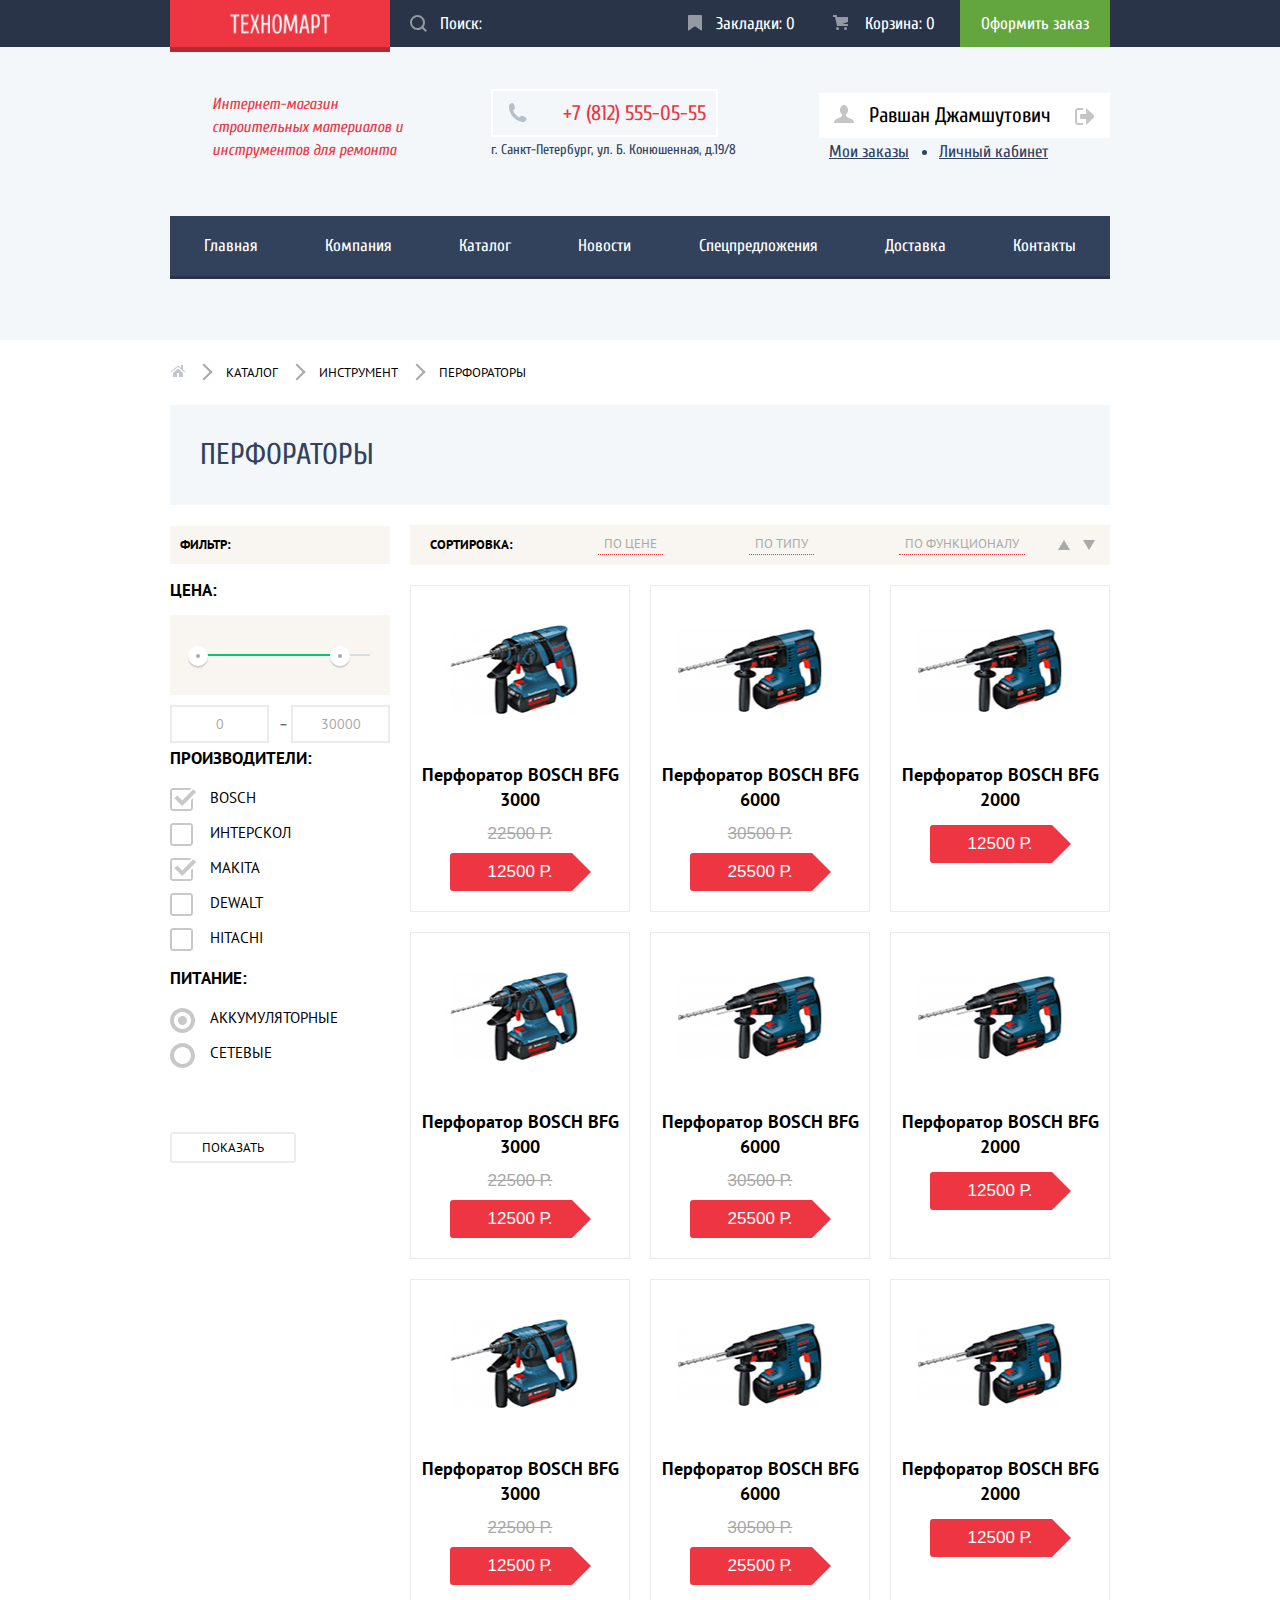
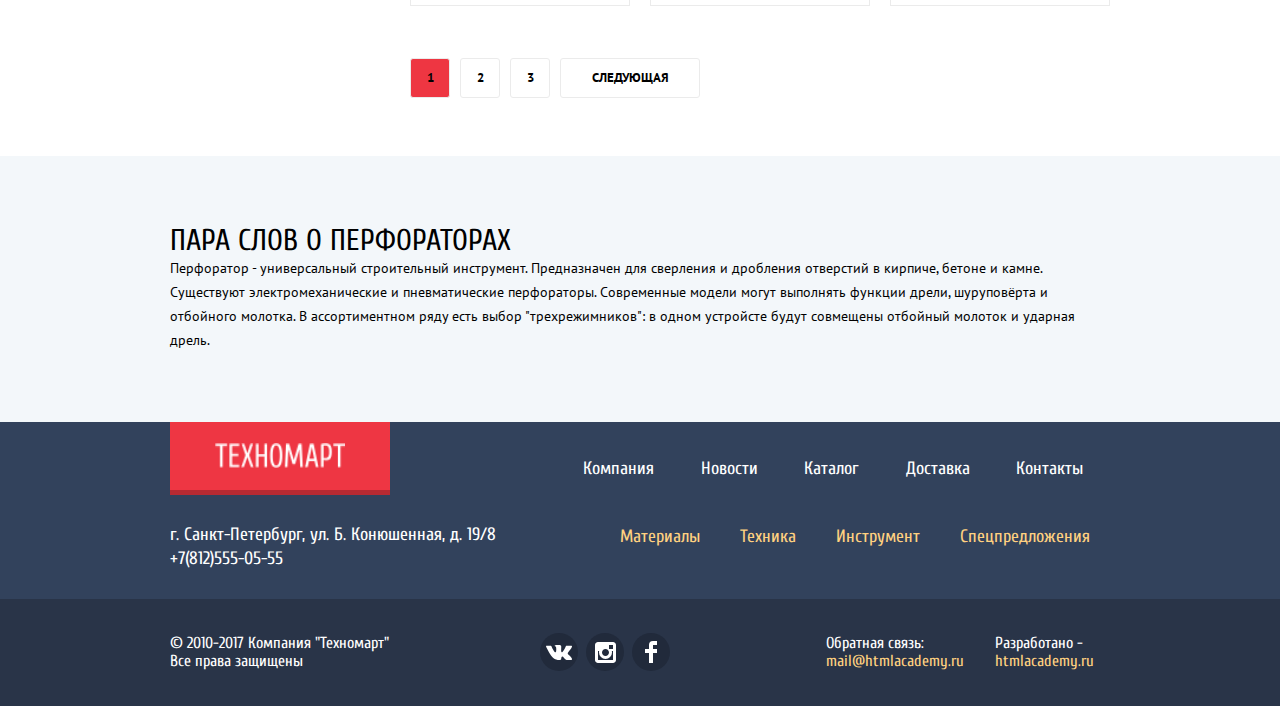
==== commit e685c460: "Added modal windows" ====
--- a/page-catalog.html
+++ b/page-catalog.html
@@ -1,5 +1,5 @@
 <!DOCTYPE html>
-<html lang="ru">
+<html lang="ru" xmlns="http://www.w3.org/1999/xhtml">
 
   <head>
     <meta charset="utf-8">
@@ -36,7 +36,7 @@
         <div class="contacts-and-personal">
           <i>Интернет-магазин строительных материалов и инструментов для ремонта</i>
           <div class="header-contacts">
-            <span class="tel">+7(812)555-05-55</span>
+            <span class="tel">+7 (812) 555-05-55</span>
             <p>г. Санкт-Петербург, ул. Б. Конюшенная, д.19/8</p>
           </div>
         <div class="personal-area">
@@ -67,14 +67,12 @@
         <ul class="page-path" aria-label="Путь к текущей странице">
           <li>
             <a href="page-main.html">
-              <a href="#">
-                <svg xmlns="http://www.w3.org/2000/svg" width="15" height="12" viewBox="0 0 15 12">
-                  <g fill="#C1C6CE">
-                    <path d="M3 8v4h4V8h2v4h4V8L8 3.516z"/>
-                    <path d="M14.831 6.365L13 4.751V0h-2v2.987L8.332.635c-.02-.017-.043-.023-.064-.037a.465.465 0 0 0-.08-.047.551.551 0 0 0-.095-.024C8.062.521 8.032.515 8 .515c-.031 0-.061.006-.092.012a.46.46 0 0 0-.095.025c-.028.011-.053.029-.08.046-.021.014-.045.02-.064.037l-6.498 5.73a.501.501 0 0 0 .33.875.497.497 0 0 0 .331-.125L8 1.677l6.169 5.438a.501.501 0 0 0 .662-.75z"/>
-                  </g>
-                </svg>
-              </a>
+              <svg xmlns="http://www.w3.org/2000/svg" width="15" height="12" viewBox="0 0 15 12">
+                <g fill="#C1C6CE">
+                  <path d="M3 8v4h4V8h2v4h4V8L8 3.516z"/>
+                  <path d="M14.831 6.365L13 4.751V0h-2v2.987L8.332.635c-.02-.017-.043-.023-.064-.037a.465.465 0 0 0-.08-.047.551.551 0 0 0-.095-.024C8.062.521 8.032.515 8 .515c-.031 0-.061.006-.092.012a.46.46 0 0 0-.095.025c-.028.011-.053.029-.08.046-.021.014-.045.02-.064.037l-6.498 5.73a.501.501 0 0 0 .33.875.497.497 0 0 0 .331-.125L8 1.677l6.169 5.438a.501.501 0 0 0 .662-.75z"/>
+                </g>
+              </svg>
             </a>
           </li>
           <li><a href="catalog.html">Каталог</a></li>
@@ -87,21 +85,26 @@
       <div class="centering-container shop-columns">
       <div class="filter">
         <h2>Фильтр:</h2>
-        <form action="https://echo.htmlacademy.ru" method="post" oninput="maxprice.value=price-range.value">
-          <label class="h3-class" for="price-range">Цена:</label>
-          <div>
-            <div class="price-input">
-              <input type="range" id="price-range" name="price-range" min="0" max="35000"
-               step="1" aria-label="Фильтр по ценовому диапазону">
+        <form action="https://echo.htmlacademy.ru" method="get">
+          <!-- Фильтр по цене -->
+          <fieldset class="filter-item">
+            <legend class="h3-class" aria-label="Фильтр по цене">Цена:</legend>
+            <div class="filter-range">
+              <div class="price-input">
+                <div class="scale">
+                  <div class="bar">
+                  </div>
+                </div>
+                <div class="toggle toggle-min"></div>
+                <div class="toggle toggle-max"></div>
+              </div>
+              <div class="price-outputs">
+                <label class="min-price"><input name="min-price" type="text" value="0"></label>
+                <label class="max-price">&ndash; <input name="max-price" type="text" value="30000"></label>
+              </div>
             </div>
-            <div class="price-outputs">
-              <output name="minprice">0</output>
-              <p> &mdash; </p>
-              <output name="maxprice">30000</output>
-            </div>
-          </div>
-        <!-- Фильтр по цене -->
-        <fieldset>
+          </fieldset>
+        <fieldset class="filter-item">
           <legend class="h3-class" aria-label="Фильтр по производителям">Производители:</legend>
           <ul class="filter-manufacturers">
             <li class="filter-option">
@@ -131,7 +134,7 @@
             </li>
           </ul>
         </fieldset>
-        <fieldset>
+        <fieldset class="filter-item">
           <legend class="h3-class" aria-label="Фильтр по типу питания">Питание:</legend>
           <ul class="filter-power">
             <li class="filter-option">
@@ -183,10 +186,10 @@
             <button class="add-to-cart" name="to-cart-button" value="В корзину"><span>Купить</span></button>
             <button class="add-to-bookmarks" name="to-bookmarks-button" value="В закладки"><span>В закладки</span></button>
           </form>
-          <p class="shop-item-price" aria-label="Цена товара">
+          <div class="shop-item-price" aria-label="Цена товара">
             <div class="old-price" aria-label="Старая цена">22500 Р.</div>
             <div class="new-price" aria-label="Новая цена">12500 Р.</div>
-          </p>
+          </div>
         </li>
         <li class="shop-item">
           <h3><a href="catalog/tools/Perforator-bosch-bfg-6000" >
@@ -199,10 +202,10 @@
             <button class="add-to-cart" name="to-cart-button" value="В корзину"><span>Купить</span></button>
             <button class="add-to-bookmarks" name="to-bookmarks-button" value="В закладки"><span>В закладки</span></button>
           </form>
-          <p class="shop-item-price" aria-label="Цена товара">
+          <div class="shop-item-price" aria-label="Цена товара">
             <div class="old-price" aria-label="Старая цена">30500 Р.</div>
             <div class="new-price" aria-label="Новая цена">25500 Р.</div>
-          </p>
+          </div>
         </li>
         <li class="shop-item new-item selected">
           <div class="sticker-new"></div>
@@ -216,9 +219,9 @@
             <button class="add-to-cart" name="to-cart-button" value="В корзину"><span>Купить</span></button>
             <button class="add-to-bookmarks" name="to-bookmarks-button" value="В закладки"><span>В закладки</span></button>
           </form>
-          <p class="shop-item-price" aria-label="Цена товара">
-            <div class="new-price" aria-label="Новая цена">12500 Р.</div>
-          </p>
+          <div class="shop-item-price" aria-label="Цена товара">
+            <div class="new-price" aria-label="Новая цена">12500 Р.</div>
+          </div>
         </li>
         <li class="shop-item">
           <h3><a href="catalog/tools/Perforator-bosch-bfg-3000">
@@ -231,10 +234,10 @@
             <button class="add-to-cart" name="to-cart-button" value="В корзину"><span>Купить</span></button>
             <button class="add-to-bookmarks" name="to-bookmarks-button" value="В закладки"><span>В закладки</span></button>
           </form>
-          <p class="shop-item-price" aria-label="Цена товара">
+          <div class="shop-item-price" aria-label="Цена товара">
             <div class="old-price" aria-label="Старая цена">22500 Р.</div>
             <div class="new-price" aria-label="Новая цена">12500 Р.</div>
-          </p>
+          </div>
         </li>
         <li class="shop-item new-item">
           <div class="sticker-new"></div>
@@ -248,10 +251,10 @@
             <button class="add-to-cart" name="to-cart-button" value="В корзину"><span>Купить</span></button>
             <button class="add-to-bookmarks" name="to-bookmarks-button" value="В закладки"><span>В закладки</span></button>
           </form>
-          <p class="shop-item-price" aria-label="Цена товара">
+          <div class="shop-item-price" aria-label="Цена товара">
             <div class="old-price" aria-label="Старая цена">30500 Р.</div>
             <div class="new-price" aria-label="Новая цена">25500 Р.</div>
-          </p>
+          </div>
         </li>
         <li class="shop-item">
           <h3><a href="catalog/tools/Perforator-bosch-bfg-2000">
@@ -264,9 +267,9 @@
             <button class="add-to-cart" name="to-cart-button" value="В корзину"><span>Купить</span></button>
             <button class="add-to-bookmarks" name="to-bookmarks-button" value="В закладки"><span>В закладки</span></button>
           </form>
-          <p class="shop-item-price" aria-label="Цена товара">
-            <div class="new-price" aria-label="Новая цена">12500 Р.</div>
-          </p>
+          <div class="shop-item-price" aria-label="Цена товара">
+            <div class="new-price" aria-label="Новая цена">12500 Р.</div>
+          </div>
         </li>
         <li class="shop-item new-item">
           <div class="sticker-new"></div>
@@ -280,10 +283,10 @@
             <button class="add-to-cart" name="to-cart-button" value="В корзину"><span>Купить</span></button>
             <button class="add-to-bookmarks" name="to-bookmarks-button" value="В закладки"><span>В закладки</span></button>
           </form>
-          <p class="shop-item-price" aria-label="Цена товара">
+          <div class="shop-item-price" aria-label="Цена товара">
             <div class="old-price" aria-label="Старая цена">22500 Р.</div>
             <div class="new-price" aria-label="Новая цена">12500 Р.</div>
-          </p>
+          </div>
         </li>
         <li class="shop-item">
           <h3><a href="catalog/tools/Perforator-bosch-bfg-6000">
@@ -296,10 +299,10 @@
             <button class="add-to-cart" name="to-cart-button" value="В корзину"><span>Купить</span></button>
             <button class="add-to-bookmarks" name="to-bookmarks-button" value="В закладки"><span>В закладки</span></button>
           </form>
-          <p class="shop-item-price" aria-label="Цена товара">
+          <div class="shop-item-price" aria-label="Цена товара">
             <div class="old-price" aria-label="Старая цена">30500 Р.</div>
             <div class="new-price" aria-label="Новая цена">25500 Р.</div>
-          </p>
+          </div>
         </li>
         <li class="shop-item new-item">
           <h3><a href="catalog/tools/Perforator-bosch-bfg-2000">
@@ -312,9 +315,9 @@
             <button class="add-to-cart" name="to-cart-button" value="В корзину"><span>Купить</span></button>
             <button class="add-to-bookmarks" name="to-bookmarks-button" value="В закладки"><span>В закладки</span></button>
           </form>
-          <p class="shop-item-price" aria-label="Цена товара">
-            <div class="new-price" aria-label="Новая цена">12500 Р.</div>
-          </p>
+          <div class="shop-item-price" aria-label="Цена товара">
+            <div class="new-price" aria-label="Новая цена">12500 Р.</div>
+          </div>
         </li>
       </ul>
 
@@ -345,7 +348,7 @@
       <div class="address-and-navigation">
       <div class="centering-container">
         <div class="footer-top-row">
-          <a class="logo-footer" href="#"><img src="#" width="20" height="20" alt="Логотип магазина"></a>
+          <a class="logo-footer" href="#"><img src="img/logo.png" width="130" height="25" alt="Логотип магазина"></a>
           <ul class="footer-navigation" aria-label="Навигация по сайту">
             <li><a href="company.html">Компания</a></li>
             <li><a href="news.html">Новости</a></li>
@@ -375,7 +378,7 @@
           <li>
             <a class="social-button vk-button" href="#">
               <svg xmlns="http://www.w3.org/2000/svg" width="26" height="15" viewBox="0 0 26 15">
-                <path fill="#FFF" d="M16.138 11.51c.956-.309 2.18 2.04 3.483 2.939.978.681 1.727.534 1.727.534l3.473-.05s1.815-.112.957-1.554c-.071-.12-.503-1.069-2.585-3.022-2.177-2.043-1.882-1.712.739-5.244 1.597-2.153 2.236-3.468 2.036-4.028-.192-.539-1.365-.399-1.365-.399L20.69.713c-.381.001-.704.119-.851.515-.003.004-.621 1.666-1.445 3.079-1.741 2.989-2.436 3.148-2.724 2.961-.661-.433-.494-1.737-.494-2.664 0-2.897.432-4.105-.846-4.417-.427-.104-.739-.172-1.828-.182-1.392-.021-2.574 0-3.244.329-.445.223-.786.712-.579.74.26.035.843.16 1.155.586.401.552.389 1.789.389 1.789s.229 3.411-.54 3.834c-.528.29-1.25-.302-2.803-3.016-.793-1.388-1.392-2.922-1.392-2.922s-.116-.285-.326-.441c-.25-.185-.6-.244-.6-.244L.848.684S.29.7.085.946c-.182.218-.015.668-.015.668s2.909 6.881 6.203 10.347c3.02 3.182 6.452 2.971 6.452 2.971h1.555s.469-.054.709-.312c.224-.24.214-.691.214-.691s-.031-2.109.935-2.419z" fill="#fff">
+                <path fill="#FFF" d="M16.138 11.51c.956-.309 2.18 2.04 3.483 2.939.978.681 1.727.534 1.727.534l3.473-.05s1.815-.112.957-1.554c-.071-.12-.503-1.069-2.585-3.022-2.177-2.043-1.882-1.712.739-5.244 1.597-2.153 2.236-3.468 2.036-4.028-.192-.539-1.365-.399-1.365-.399L20.69.713c-.381.001-.704.119-.851.515-.003.004-.621 1.666-1.445 3.079-1.741 2.989-2.436 3.148-2.724 2.961-.661-.433-.494-1.737-.494-2.664 0-2.897.432-4.105-.846-4.417-.427-.104-.739-.172-1.828-.182-1.392-.021-2.574 0-3.244.329-.445.223-.786.712-.579.74.26.035.843.16 1.155.586.401.552.389 1.789.389 1.789s.229 3.411-.54 3.834c-.528.29-1.25-.302-2.803-3.016-.793-1.388-1.392-2.922-1.392-2.922s-.116-.285-.326-.441c-.25-.185-.6-.244-.6-.244L.848.684S.29.7.085.946c-.182.218-.015.668-.015.668s2.909 6.881 6.203 10.347c3.02 3.182 6.452 2.971 6.452 2.971h1.555s.469-.054.709-.312c.224-.24.214-.691.214-.691s-.031-2.109.935-2.419z">
                 </path>
               </svg>
             </a>
@@ -383,7 +386,7 @@
           <li>
             <a class="social-button facebook-button" href="#" lang="en">
               <svg xmlns="http://www.w3.org/2000/svg" width="21" height="21" viewBox="0 0 21 21">
-                <path fill="#FFF" d="M18 0H3C1.35 0 0 1.35 0 3v15c0 1.65 1.35 3 3 3h15c1.65 0 3-1.35 3-3V3c0-1.65-1.35-3-3-3zm-7.5 7c1.93 0 3.5 1.57 3.5 3.5S12.43 14 10.5 14 7 12.43 7 10.5 8.57 7 10.5 7zM18 18H3V9h1.181A6.504 6.504 0 0 0 4 10.5a6.5 6.5 0 1 0 13 0 6.45 6.45 0 0 0-.181-1.5H18v9zm0-11h-4V3h4v4z" fill="#fff">
+                <path fill="#FFF" d="M18 0H3C1.35 0 0 1.35 0 3v15c0 1.65 1.35 3 3 3h15c1.65 0 3-1.35 3-3V3c0-1.65-1.35-3-3-3zm-7.5 7c1.93 0 3.5 1.57 3.5 3.5S12.43 14 10.5 14 7 12.43 7 10.5 8.57 7 10.5 7zM18 18H3V9h1.181A6.504 6.504 0 0 0 4 10.5a6.5 6.5 0 1 0 13 0 6.45 6.45 0 0 0-.181-1.5H18v9zm0-11h-4V3h4v4z">
                 </path>
               </svg>
             </a>
@@ -415,7 +418,10 @@
 <section class="popup-item-added">
   <button class="close-window" type="button" name="closing-button"><span>Закрыть</span></button>
   <div class="item-is-added">
-    <img src="#" alt="Товар добавлен в корзину" width="40px" height="40px">
+    <svg xmlns="http://www.w3.org/2000/svg" width="66" height="66" viewBox="0 0 66 66"><circle fill="#63A63E" cx="33" cy="33" r="33"/>
+      <path fill="#FFF" d="M49.641 21.066a1.003 1.003 0 0 0-1.414 0L29.788 39.504a1.003 1.003 0 0 1-1.414 0l-8.14-8.139a1.003 1.003 0 0 0-1.414 0L15.285 34.9a1.003 1.003 0 0 0 0 1.414l13.089 13.09a1.003 1.003 0 0 0 1.414 0l3.536-3.536 1.414-1.414 18.438-18.438a1.003 1.003 0 0 0 0-1.414l-3.535-3.536z">
+      </path>
+    </svg>
     <p>Товар добавлен в корзину!</p>
   </div>
   <div class="item-added-buttons">
@@ -430,5 +436,27 @@
   </div>
 </section>
 
+<script>
+  var confirm = document.querySelector(".add-to-cart");
+  var popup_confirm = document.querySelector(".popup-item-added");
+  var close = popup_confirm.querySelector(".close-window");
+  confirm.addEventListener("click", function (evt) {
+    evt.preventDefault();
+    popup_confirm.classList.add("popup-item-added-show");
+  });
+  close.addEventListener("click", function (evt) {
+    evt.preventDefault();
+    popup_confirm.classList.remove("popup-item-added-show");
+  });
+  window.addEventListener("keydown", function (evt) {
+    if (evt.keyCode === 27) {
+      evt.preventDefault();
+      if (popup_confirm.classList.contains("popup-item-added-show")) {
+        popup_confirm.classList.remove("popup-item-added-show");
+      }
+    }
+  });
+</script>
+
   </body>
 </html>
--- a/css/style.css
+++ b/css/style.css
@@ -145,15 +145,36 @@
 }
 
 .search-field::before {
-  content: " ";
+  content: "";
   width: 20px;
   height: 20px;
   position: absolute;
   left: -30px;
-  background-image: url("img/icon-search.svg");
-  background-color: #ffffff;
+  /* background-color: #ffffff; */
+  background-image: url("../img/icon-search.svg");
   background-repeat: no-repeat;
   background-position: 0 0;
+  opacity: 0.5;
+}
+
+.search-form:focus-within .search-field::before {
+  background-image: url("../img/icon-search-focus.svg");
+  opacity: 1;
+}
+
+.search-field:hover::before,
+.search-field:focus::before,
+.bookmarks-page:hover::before,
+.bookmarks-page:focus::before,
+.cart-page:hover::before,
+.cart-page:focus::before {
+  opacity: 1;
+}
+
+.search-field:active::before,
+.bookmarks-page:active::before,
+.cart-page:active::before {
+  opacity: 0.7;
 }
 
 input[type="search"] {
@@ -181,11 +202,13 @@
     width: 20px;
     height: 20px;
     position: absolute;
-    left: 10px;
-    background-image: url("img/icon-bookmark.svg");
-    background-color: #ffffff;
+    left: 18px;
+    top: 15px;
+    /* background-color: #000000; */
+    background-image: url("../img/icon-bookmark.svg");
     background-repeat: no-repeat;
     background-position: 0 0;
+    opacity: 0.5;
 }
 
 .cart-page {
@@ -204,11 +227,13 @@
     width: 20px;
     height: 20px;
     position: absolute;
-    left: 10px;
-    background-image: url("img/icon-cart.svg");
-    background-color: #ffffff;
+    left: 18px;
+    top: 15px;
+    /* background-color: #000000; */
+    background-image: url("../img/icon-cart.svg");
     background-repeat: no-repeat;
     background-position: 0 0;
+    opacity: 0.5;
 }
 
 .bookmarks-page:hover,
@@ -293,8 +318,8 @@
   height: 20px;
   position: absolute;
   left: 15px;
-  /* background-image: url("img/icon-search.svg"); */
-  background-color: #ffffff;
+  /* background-color: #ffffff; */
+  background-image: url("../img/icon-phone.svg");
   background-repeat: no-repeat;
   background-position: 0 0;
 }
@@ -354,7 +379,8 @@
   position: absolute;
   left: 15px;
   top: 12px;
-  background-color: #000000;
+  /* background-color: #000000; */
+  background-image: url("../img/icon-user.svg");
   background-repeat: no-repeat;
   background-position: 0 0;
 }
@@ -364,11 +390,30 @@
   width: 20px;
   height: 20px;
   position: absolute;
-  right: 10px;
-  top: 12px;
-  background-color: #000000;
+  right: 15px;
+  top: 15px;
+  /* background-color: #000000; */
+  background-image: url("../img/icon-logout.svg");
   background-repeat: no-repeat;
   background-position: 0 0;
+}
+
+.personal-area > a:hover::before,
+.personal-area > a:focus::before {
+  background-image: url("../img/icon-user-hover.svg");
+}
+
+.personal-area > a:hover::after,
+.personal-area > a:focus::after {
+  background-image: url("../img/icon-logout-hover.svg");
+}
+
+.personal-area > a:active::before {
+  background-image: url("../img/icon-user.svg");
+}
+
+.personal-area > a:active::after {
+  background-image: url("../img/icon-logout.svg");
 }
 
 .personal-area > a:active {
@@ -434,10 +479,19 @@
   position: absolute;
   left: 14px;
   top: 12px;
-  /* background-image: url("img/icon-search.svg"); */
-  background-color: #000000;
+  /* background-color: #000000; */
+  background-image: url("../img/icon-login.svg");
   background-repeat: no-repeat;
   background-position: 0 0;
+}
+
+.sign-in-button:hover::before,
+.sign-in-button:focus::before {
+  background-image: url("../img/icon-login-hover.svg");
+}
+
+.sign-in-button:active::before {
+  background-image: url("../img/icon-login.svg");
 }
 
 .sign-up-button {
@@ -574,19 +628,6 @@
   margin-left: 20px;
 }
 
-.category-card-title::after {
-  content: " ";
-  width: 60px;
-  height: 80px;
-  position: absolute;
-  left: 180px;
-  top: 0;
-  /* background-image: url("img/icon-search.svg"); */
-  background-color: #ffffff;
-  background-repeat: no-repeat;
-  background-position: 0 0;
-}
-
 .fake-button {
   display: flex;
   flex-direction: row;
@@ -623,72 +664,200 @@
   color: #ffffff;
 }
 
+.category-card-title::after {
+  content: " ";
+  min-width: 80px;
+  min-height: 80px;
+  position: absolute;
+  /* background-color: #ffffff; */
+  background-repeat: no-repeat;
+  background-position: 0 0;
+}
+
 .materials-card {
   background-color: #ffbe46;
 }
 
+.materials-card .category-card-title::after {
+  left: 190px;
+  top: 10px;
+  background-image: url("../img/icon-1.svg");
+}
+
 .tools-card {
   background-color: #3bbce3;
 }
 
+.tools-card .category-card-title::after {
+  left: 180px;
+  top: 10px;
+  background-image: url("../img/icon-2.svg");
+}
+
 .technics-card {
   background-color: #dd91d9;
 }
 
+.technics-card .category-card-title::after {
+  left: 170px;
+  top: 10px;
+  background-image: url("../img/icon-3.svg");
+}
+
 .discount-card {
   background-color: #8ed78e;
 }
 
+.discount-card .category-card-title::after {
+  left: 170px;
+  top: 10px;
+  background-image: url("../img/icon-4.svg");
+}
+
 .delivery-card {
   background-color: #fec047;
 }
 
+.delivery-card .category-card-title::after {
+  left: 170px;
+  top: 10px;
+  background-image: url("../img/icon-5.svg");
+}
+
 .tool-gallery {
+  width: 620px;
+  height: 266px;
+  padding: 0;
+  margin-top: 20px;
+  /* border-top: solid 1px #ffffff; */
+  color: #ffffff;
+  background-color: #32425c;
+}
+
+.tool-gallery h3 {
+  /* margin: 40px; */
+  margin: 0;
+  margin-bottom: 10px;
+  font-size: 36px;
+  font-weight: 700;
+  line-height: 36px;
+  text-transform: uppercase;
+  color: #ffffff;
+}
+
+.tool-gallery b {
+  font-size: 18px;
+  line-height: 24px;
+  color: #ffffff;
+}
+
+.tool-gallery ul {
+  height: 100%;
+  padding: 0;
+  margin: 0;
+  list-style: none;
+}
+
+.tool-gallery li {
   position: relative;
-  background-color: #32425c;
-  background-image: url("img/drills-welcome.jpg");
+  top: -18px;
+  width: 100%;
+  height: 100%;
+  padding: 25px;
   background-repeat: no-repeat;
   background-position: 0 0;
-  background-size: 620px 266px;
-}
-
-.tool-gallery::before {
+}
+
+.tool-gallery li:nth-child(1) {
+  display: none;
+  background-image: url("../img/drills-welcome.jpg");
+}
+
+.tool-gallery li:nth-child(2) {
+  display: none;
+  background-image: url("../img/perforator-welcome.jpg");
+}
+
+.tool-gallery input {
+  display: none;
+  position: relative;
+  top: 130px;
+  left: 40px;
+  z-index: 20;
+}
+
+.tool-gallery .slider-next {
+  left: 500px;
+}
+
+.tool-gallery label {
+  position: relative;
+  top: 130px;
+  left: 30px;
+  z-index: 20;
+  padding: 20px;
+  /* background-color: #000000; */
+}
+
+.tool-gallery .slider-next + label {
+  left: 510px;
+}
+
+.slider-previous + label::before {
   content: " ";
   width: 30px;
   height: 30px;
   position: absolute;
-  left: 20px;
-  top: 100px;
+  left: 10px;
+  top: 10px;
   border-top: solid 3px #ffffff;
   border-right: solid 3px #ffffff;
   transform: rotate(-135deg);
   background-color: transparent;
 }
 
-.tool-gallery::after {
+.slider-next + label::after {
   content: " ";
   width: 30px;
   height: 30px;
   position: absolute;
-  right: 20px;
-  top: 100px;
+  right: 10px;
+  top: 10px;
   border-top: solid 3px #ffffff;
   border-right: solid 3px #ffffff;
   transform: rotate(45deg);
   background-color: transparent;
 }
 
+.slider-previous:hover + label::before,
+.slider-next:hover + label::after {
+  cursor: pointer;
+}
+
+.slider-previous:active + label::before,
+.slider-next:active + label::after {
+  cursor: pointer;
+}
+
+#radio-slider-previous:checked ~ .slider-list #slide-drills {
+  display: block;
+}
+
+#radio-slider-next:checked ~ .slider-list #slide-perforators {
+  display: block;
+}
+
 .tool-gallery .button {
   display: flex;
   flex-direction: row;
   justify-content: center;
   align-items: center;
-  position: relative;
-  bottom: -120px;
+  position: absolute;
+  left: 20px;
+  bottom: 70px;
   width: 195px;
   min-height: 38px;
   border-radius: 3px;
-  background-color: #ee3643;
 }
 
 .tool-gallery .button:hover,
@@ -715,21 +884,6 @@
   background-color: #ba2632;
 }
 
-.tool-gallery h3 {
-  margin: 0;
-  font-size: 36px;
-  font-weight: 700;
-  line-height: 36px;
-  text-transform: uppercase;
-  color: #ffffff;
-}
-
-.tool-gallery b {
-  font-size: 18px;
-  line-height: 24px;
-  color: #ffffff;
-}
-
 .catalog-title {
   display: flex;
   flex-direction: row;
@@ -790,18 +944,6 @@
   opacity: 0;
 } */
 
-.tool-gallery {
-  width: 620px;
-  height: 266px;
-  padding: 24px;
-  margin-top: 20px;
-  box-sizing: border-box;
-  background-image: url("img/Drills-welcome.jpg");
-  background-repeat: no-repeat;
-  background-position: 0 0;
-  background-size: 620px 266px;
-}
-
 .popular-manufacturers-rating {
   padding: 0;
   margin: 0;
@@ -868,11 +1010,11 @@
   flex-direction: row;
   justify-content: flex-start;
   margin-bottom: 70px;
-  background-image: url("img/delivery-icon.png");
-  background-color: #ffffff;
+  /* background-color: #ffffff; */
+  background-image: url("../img/delivery-icon.png");
   background-repeat: no-repeat;
   background-position: right;
-  background-size: 200px 200px;
+  background-size: 468px 261px;
 }
 
 .services p,
@@ -924,6 +1066,14 @@
   display: block;
   min-height: 60px;
   /* border-bottom: solid 2px #293448; */
+}
+
+.services-text li {
+  display: none;
+}
+
+.services-text li:nth-child(3) {
+  display: block;
 }
 
 .service-button {
@@ -956,9 +1106,29 @@
   width: 320px;
 }
 
+/* .show-service-text {
+  display: block;
+} */
+
 .services-text h3 {
   margin: 0;
 }
+
+/* .services-text-list li:first-child {
+  display: block;
+} */
+
+/* .services-list #delivery-button:hover ~ .services-text #delivery-text {
+  display: block;
+}
+
+.services-list #warranty-button:hover ~ .services-text #warranty-text {
+  display: block;
+}
+
+.services-list #credit-button:hover ~ .services-text #credit-text {
+  display: block;
+} */
 
 .delivery-text {
   width: 250px;
@@ -1187,7 +1357,7 @@
   width: 130px;
   padding: 0;
   margin: 0;
-  list-style: 0;
+  list-style: none;
 }
 
 .social-button {
@@ -1217,7 +1387,7 @@
   width: 300px;
   padding: 0;
   margin: 0;
-  list-style: 0;
+  list-style: none;
 }
 
 .developers-contacts li {
@@ -1347,8 +1517,8 @@
   height: 60px;
   overflow: hidden;
   z-index: 20;
-  /* background-image: url("img/new-flag.png"); */
-  background-color: #000000;
+  /* background-color: #000000; */
+  background-image: url("../img/new-flag.png");
   background-repeat: no-repeat;
   background-position: 0 0;
 }
@@ -1434,8 +1604,9 @@
   top: 9px;
   width: 15px;
   height: 15px;
-  /* background-image: url("img/icon-cart.svg"); */
-  background-color: #000000;
+  /* background-color: #000000; */
+  background-image: url("../img/icon-cart.svg");
+  opacity: 0.5;
 }
 
 .add-to-cart:hover,
@@ -1448,6 +1619,12 @@
 .add-to-cart:active {
   background-color: #518533;
   border-color: #518533;
+}
+
+.add-to-cart:hover::before,
+.add-to-cart:focus::before,
+.add-to-cart:active::before {
+  opacity: 1;
 }
 
 .add-to-bookmarks {
@@ -1488,6 +1665,7 @@
   font-weight: 700;
   text-transform: uppercase;
   border: solid 1px #ebebeb;
+  border-radius: 3px;
   color: #000000;
   background-color: #ffffff;
 }
@@ -1498,11 +1676,14 @@
 
 .page-number a:focus {
   border: solid 1px #ee3642;
-  background-color: #ee3642;
 }
 
 .page-number a:active {
   border: solid 1px #ee3642;
+}
+
+.page-number.page-current a {
+  background-color: #ee3642;
 }
 
 .page-next {
@@ -1571,6 +1752,7 @@
 .filter .show-all {
   background-color: inherit;
   border: solid 2px #ebebeb;
+  border-radius: 3px;
 }
 
 .catalog-page h1 {
@@ -1609,10 +1791,79 @@
 
 fieldset {
   border: none;
-  margin-left: -10px;
+  padding: 0;
+  margin: 0;
+  /* margin-left: -10px; */
+}
+
+.filter-range {
+  width: 220px;
+
 }
 
 .price-input {
+  position: relative;
+  height: 41px;
+  padding-top: 39px;
+  padding-right: 20px;
+  padding-left: 20px;
+  margin-top: 10px;
+  margin-bottom: 10px;
+  background-color: #f9f6f1;
+}
+
+.price-input .scale {
+  height: 2px;
+  background-color: #d9ddde;
+}
+
+.price-input .bar {
+  width: 80%;
+  height: 2px;
+  background-color: #03c678;
+}
+
+.price-input .toggle {
+  position: absolute;
+  top: 31px;
+  left: 0;
+  width: 4px;
+  height: 4px;
+  padding: 0;
+  border: 8px solid #ffffff;
+  border-radius: 50%;
+  box-shadow: 0 2px 1px 0 #cfcfcf;
+  background-color: #ababab;
+  cursor: pointer;
+}
+
+.price-input .toggle-min {
+  left: 18px;
+}
+
+.price-input .toggle-max {
+  left: 160px;
+}
+
+.price-outputs {
+  font-size: 0;
+}
+
+.price-outputs label {
+  display: inline-block;
+  width: 50%;
+  font-size: 15px;
+}
+
+.price-outputs input {
+  width: 95px;
+  padding: 5px 0;
+  font-size: 15px;
+  text-align: center;
+  color: #000000;
+}
+
+/* .price-input {
   height: 80px;
   margin-top: 10px;
   background-color: #f9f6f1;
@@ -1643,12 +1894,12 @@
 
 .price-outputs p {
   display: inline;
-}
+} */
 
 .filter-manufacturers {
   padding: 0;
   margin: 0;
-  list-style: 0;
+  list-style: none;
 }
 
 .filter-manufacturers li,
@@ -1660,7 +1911,7 @@
   padding: 0;
   margin: 0;
   margin-bottom: 75px;
-  list-style: 0;
+  list-style: none;
 }
 
 .filter input[type="checkbox"],
@@ -1678,48 +1929,81 @@
   content: " ";
   position: absolute;
   left: -40px;
-  width: 20px;
-  height: 20px;
-  background-color: #000;
+  width: 26px;
+  height: 24px;
+  /* background-color: #000; */
+  background-image: url("../img/checkbox-off.svg");
+  background-repeat: no-repeat;
+  opacity: 0.7;
 }
 
 .filter-power label::before {
   content: " ";
   position: absolute;
   left: -40px;
-  width: 20px;
-  height: 20px;
-  background-color: #000;
-}
-
-input[type="checkbox"]:hover + label::before,
-input[type="radio"]:hover + label::before {
+  width: 25px;
+  height: 25px;
+  /* background-color: #000; */
+  background-image: url("../img/radio-off.svg");
+  opacity: 0.7;
+}
+
+.filter input[type="checkbox"]:hover + label::before,
+.filter input[type="radio"]:hover + label::before {
   /* content: " ";
   position: absolute;
   left: -40px;
   width: 20px;
   height: 20px; */
-  background-color: #5fba2e;
-}
-
-input[type="checkbox"]:checked + label::before,
-input[type="radio"]:checked + label::before {
+  /* background-color: #5fba2e; */
+  opacity: 1;
+}
+
+.filter input[type="checkbox"]:disabled + label::before,
+.filter input[type="radio"]:disabled + label::before {
+  opacity: 0.5;
+}
+
+.filter input[type="checkbox"]:checked + label::before {
+  /* background-color: #5fba2e; */
+  background-image: url("../img/checkbox-on.svg");
+}
+
+.filter input[type="radio"]:checked + label::before {
   /* content: " ";
   position: absolute;
   left: -40px;
   width: 20px;
   height: 20px; */
-  background-color: #5fba2e;
-}
-
-input[type="checkbox"]:checked:hover + label::before,
-input[type="radio"]:checked:hover + label::before {
+  /* background-color: #5fba2e; */
+  background-image: url("../img/radio-on.svg");
+}
+
+.filter input[type="checkbox"]:checked:hover + label::before {
+  /* background-color: #5fba2e; */
+  background-image: url("../img/checkbox-on.svg");
+  opacity: 1;
+}
+
+.filter input[type="checkbox"]:checked:disabled + label::before {
+  background-image: url("../img/checkbox-on.svg");
+  opacity: 0.5;
+}
+
+.filter input[type="radio"]:checked:hover + label::before {
   /* content: " ";
   position: absolute;
   left: -40px;
   width: 20px;
   height: 20px; */
-  background-color: #5fba2e;
+  /* background-color: #5fba2e; */
+  background-image: url("../img/radio-on.svg");
+  opacity: 1;
+}
+
+.filter input[type="radio"]:checked:disabled + label::before {
+  background-image: url("../img/radio-on.svg");
+  opacity: 0.5;
 }
 
 /* input[type="radio"]:active + label::before {
@@ -1822,17 +2106,19 @@
 /* Карта, модальные окна */
 
 .full-map {
-  position: absolute;
+  position: fixed;
   z-index: 20;
   display: none;
   top: 0;
   left: 0;
+  padding: 25px;
+  padding-top: 50px;
   background-color: rgba(0, 0, 0, 0.7);
 }
 
-.show-map:active .full-map {
+/* .show-map:active .full-map {
   display: block;
-}
+} */
 
 .popup-item-added,
 .popup-client-message {
@@ -1858,11 +2144,11 @@
 }
 
 .popup-client-message {
-  /* display: none; */
-  position: relative;
-  top: 0;
-  left: 0;
-  z-index: 20;
+  display: none;
+  position: fixed;
+  top: 100px;
+  left: 240px;
+  z-index: 40;
   width: 620px;
   min-height: 350px;
   padding-top: 20px;
@@ -1891,6 +2177,10 @@
 
 .popup-client-message textarea {
   width: 460px;
+}
+
+.popup-client-message-show {
+  display: block;
 }
 
 .popup-upper-row {
@@ -1935,13 +2225,17 @@
 }
 
 .popup-item-added {
-  /* display: none; */
-  position: relative;
-  top: 0;
-  left: 0;
-  z-index: 20;
+  display: none;
+  position: fixed;
+  top: 100px;
+  left: 240px;
+  z-index: 40;
   width: 620px;
   min-height: 200px;
+}
+
+.popup-item-added-show {
+  display: block;
 }
 
 .item-is-added {
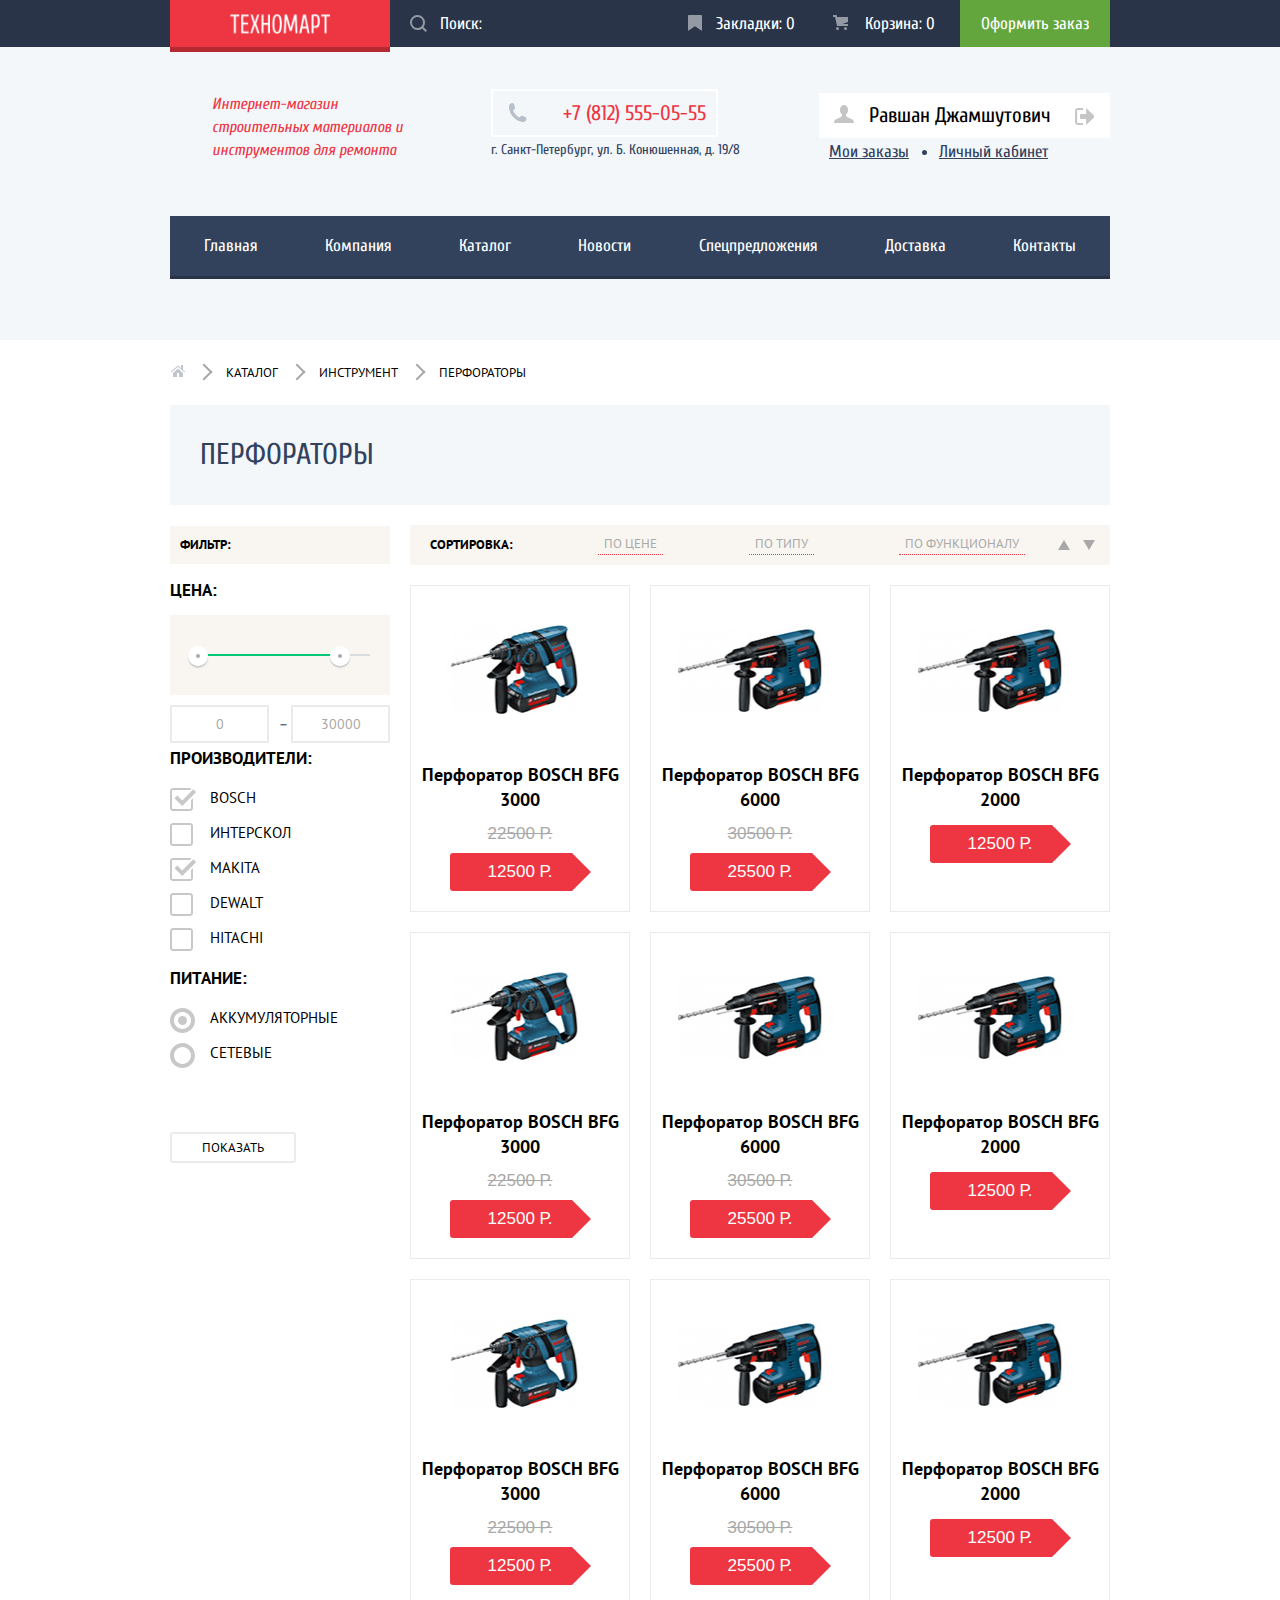
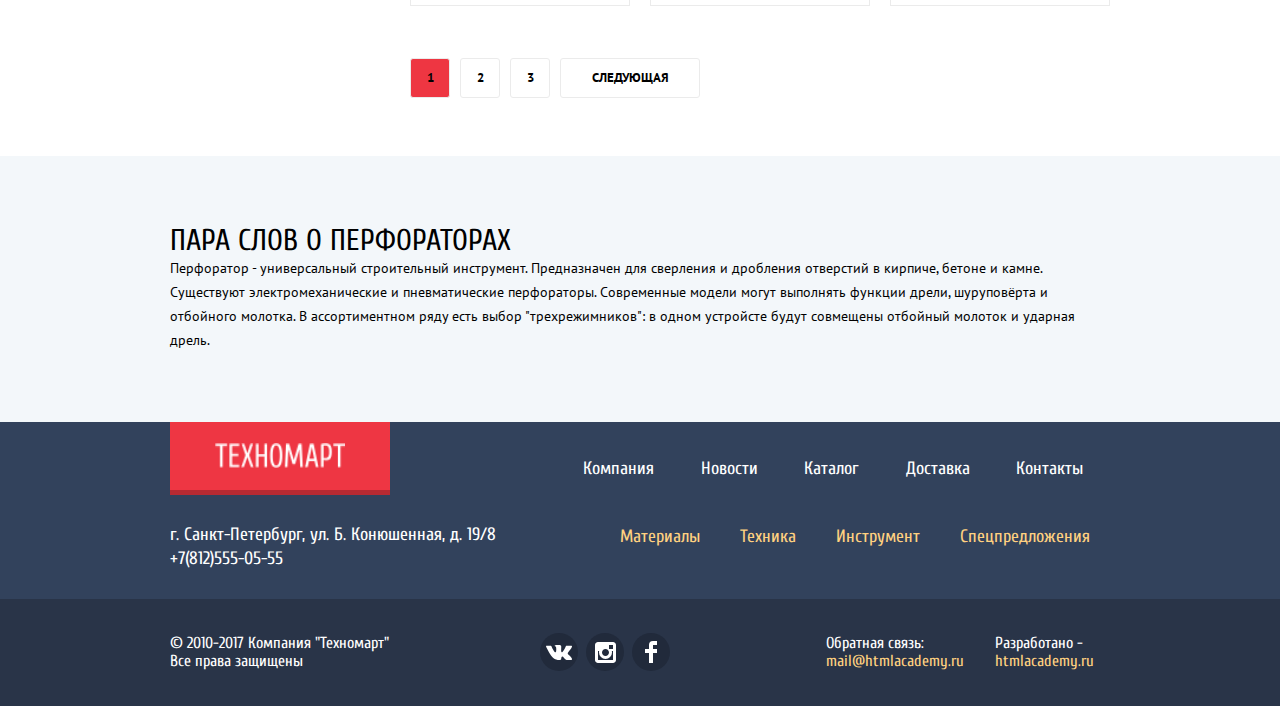
==== commit 28f718c2: "Corrected text" ====
--- a/page-catalog.html
+++ b/page-catalog.html
@@ -37,7 +37,7 @@
           <i>Интернет-магазин строительных материалов и инструментов для ремонта</i>
           <div class="header-contacts">
             <span class="tel">+7 (812) 555-05-55</span>
-            <p>г. Санкт-Петербург, ул. Б. Конюшенная, д.19/8</p>
+            <p>г. Санкт-Петербург, ул. Б. Конюшенная, д. 19/8</p>
           </div>
         <div class="personal-area">
           <a href="personal.html">Равшан Джамшутович</a>
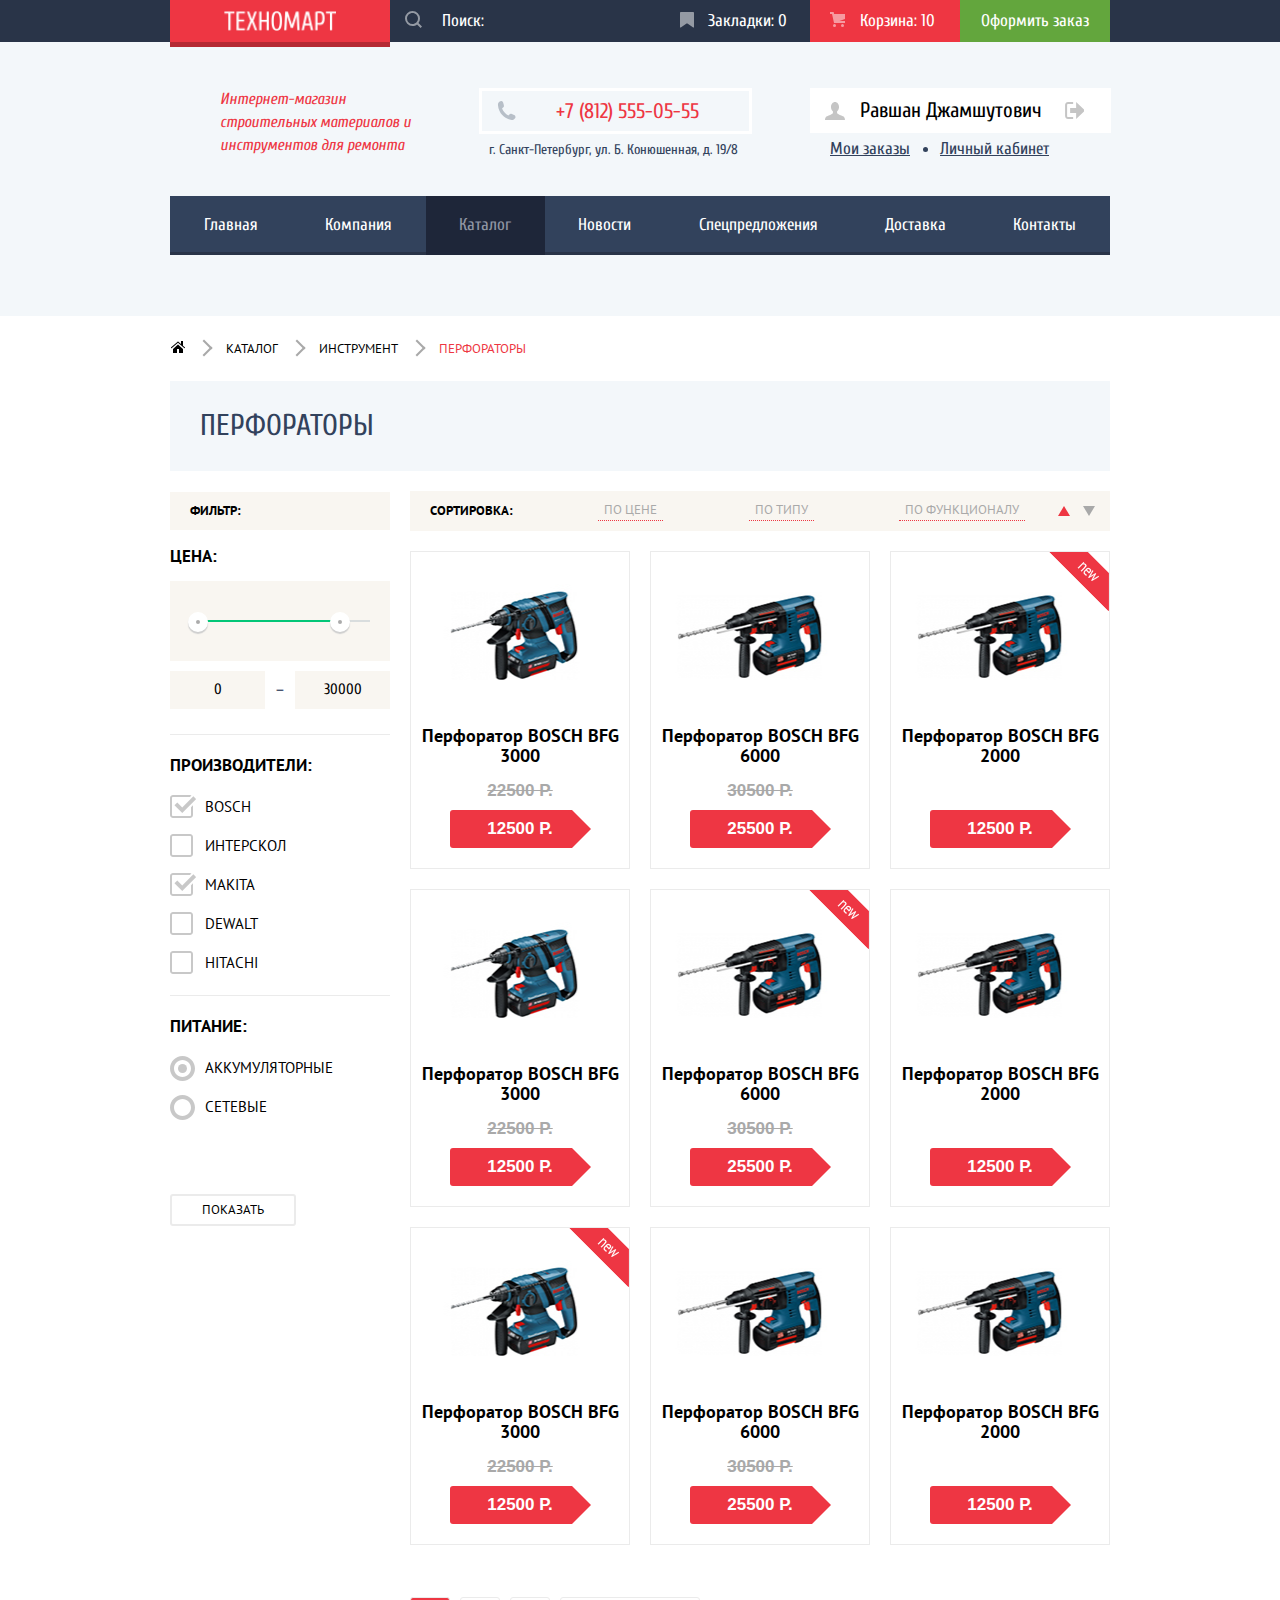
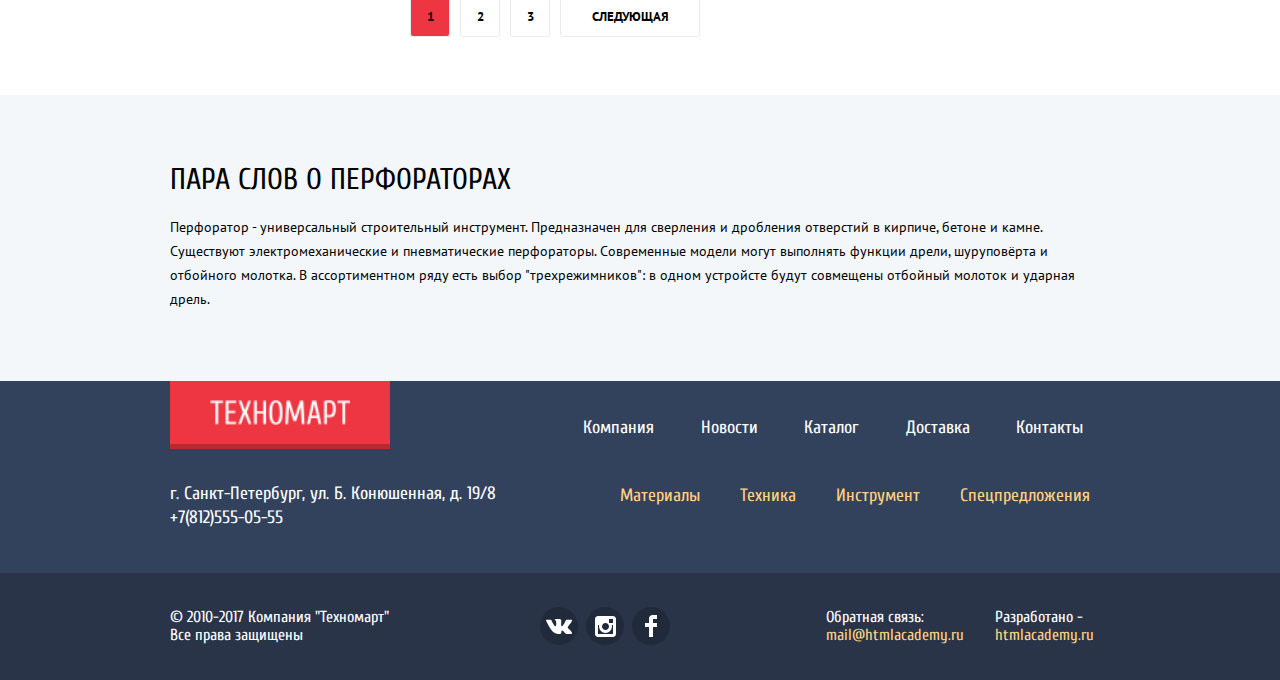
==== commit 9904ccba: "Corrected mistakes" ====
--- a/page-catalog.html
+++ b/page-catalog.html
@@ -7,7 +7,7 @@
     <link href="https://fonts.googleapis.com/css?family=Cuprum:400,400i,700,700i&amp;subset=cyrillic" rel="stylesheet">
     <link href="https://fonts.googleapis.com/css?family=PT+Sans:400,700&amp;subset=cyrillic" rel="stylesheet">
     <link href="css/normalize.css" rel="stylesheet">
-    <link href="css/style.css" rel="stylesheet">
+    <link href="css/style-minified.css" rel="stylesheet">
   </head>
 
   <body>
@@ -15,17 +15,17 @@
     <header class="page-header">
       <h1 class="hidden">Магазин товаров для ремонта "Техномарт"</h1>
       <div class="users-services">
-        <div class="centering-container">
-          <a class="logo" href="#">
-            <img src="img/logo.png" width="100" height="20" alt="Магазин &laquo;Техномарт&raquo;">
+        <div class="centering-container contacts-and-personal">
+          <a class="logo" href="index.html">
+            <img src="img/logo.png" width="112" height="20" alt="Магазин &laquo;Техномарт&raquo;">
           </a>
           <form class="search-form" action="https://echo.htmlacademy.ru" method="get">
-            <label for="site-search" class="search-field">Поиск: </label>
-            <input type="search" name="site-search" id="site-search">
+            <label for="site-search" class="search-field"></label>
+            <input type="search" name="site-search" id="site-search" placeholder="Поиск:">
           </form>
           <div class="order-buttons">
             <a href="bookmarks.html" class="user-navigation bookmarks-page">Закладки: 0</a>
-            <a href="cart.html" class="user-navigation cart-page">Корзина: 0</a>
+            <a href="cart.html" class="user-navigation cart-page cart-bookmarks-full">Корзина: 10</a>
             <div class="order-container">
               <a href="order.html" class="user-navigation place-an-order">Оформить заказ</a>
             </div>
@@ -40,7 +40,10 @@
             <p>г. Санкт-Петербург, ул. Б. Конюшенная, д. 19/8</p>
           </div>
         <div class="personal-area">
-          <a href="personal.html">Равшан Джамшутович</a>
+          <div class="user-button">
+            <a href="personal.html" class="personal-window">Равшан Джамшутович</a>
+            <a href="#" class="logout-button">Выйти из личного кабинета</a>
+          </div>
           <ul>
             <li><a href="my-orders.html">Мои заказы</a></li>
             <li><a href="personal.html">Личный кабинет</a></li>
@@ -49,9 +52,9 @@
       </div>
       <nav class="site-navigation" aria-label="Главная панель навигации">
         <ul class="site-navigation-list">
-          <li><a href="#">Главная</a></li>
+          <li><a href="index.html">Главная</a></li>
           <li><a href="company.html">Компания</a></li>
-          <li><a href="catalog.html">Каталог</a></li>
+          <li><a href="page-catalog.html" class="current">Каталог</a></li>
           <li><a href="news.html">Новости</a></li>
           <li><a href="special-offers.html">Спецпредложения</a></li>
           <li><a href="delivery.html">Доставка</a></li>
@@ -66,9 +69,9 @@
       <div class="centering-container">
         <ul class="page-path" aria-label="Путь к текущей странице">
           <li>
-            <a href="page-main.html">
+            <a href="index.html">
               <svg xmlns="http://www.w3.org/2000/svg" width="15" height="12" viewBox="0 0 15 12">
-                <g fill="#C1C6CE">
+                <g>
                   <path d="M3 8v4h4V8h2v4h4V8L8 3.516z"/>
                   <path d="M14.831 6.365L13 4.751V0h-2v2.987L8.332.635c-.02-.017-.043-.023-.064-.037a.465.465 0 0 0-.08-.047.551.551 0 0 0-.095-.024C8.062.521 8.032.515 8 .515c-.031 0-.061.006-.092.012a.46.46 0 0 0-.095.025c-.028.011-.053.029-.08.046-.021.014-.045.02-.064.037l-6.498 5.73a.501.501 0 0 0 .33.875.497.497 0 0 0 .331-.125L8 1.677l6.169 5.438a.501.501 0 0 0 .662-.75z"/>
                 </g>
@@ -87,69 +90,69 @@
         <h2>Фильтр:</h2>
         <form action="https://echo.htmlacademy.ru" method="get">
           <!-- Фильтр по цене -->
-          <fieldset class="filter-item">
+          <fieldset class="filter-item price-item">
             <legend class="h3-class" aria-label="Фильтр по цене">Цена:</legend>
             <div class="filter-range">
               <div class="price-input">
-                <div class="scale">
-                  <div class="bar">
-                  </div>
+                <div class="scale" tabindex="0">
+                  <div class="bar"></div>
                 </div>
-                <div class="toggle toggle-min"></div>
-                <div class="toggle toggle-max"></div>
+                <div class="toggle toggle-min" tabindex="0"></div>
+                <div class="toggle toggle-max" tabindex="0"></div>
               </div>
               <div class="price-outputs">
-                <label class="min-price"><input name="min-price" type="text" value="0"></label>
-                <label class="max-price">&ndash; <input name="max-price" type="text" value="30000"></label>
+                <div class="min-price" tabindex="0">0</div>
+                <span>&ndash;</span>
+                <div class="max-price" tabindex="0">30000</div>
               </div>
             </div>
           </fieldset>
-        <fieldset class="filter-item">
+        <fieldset class="filter-item manufacturers-item">
           <legend class="h3-class" aria-label="Фильтр по производителям">Производители:</legend>
           <ul class="filter-manufacturers">
             <li class="filter-option">
-              <input type="checkbox" name="checkbox-manufacturer" id="select-bosch"
+              <input type="checkbox" name="checkbox-manufacturer" value="bosch" id="select-bosch"
               class="visually-hidden" checked>
-              <label for="select-bosch" lang="en">Bosch</label>
-            </li>
-            <li class="filter-option">
-              <input type="checkbox" name="checkbox-manufacturer" id="select-interskol"
+              <label for="select-bosch" lang="en" tabindex="0">Bosch</label>
+            </li>
+            <li class="filter-option">
+              <input type="checkbox" name="checkbox-manufacturer" value="interskol" id="select-interskol"
               class="visually-hidden">
-              <label for="select-interskol">Интерскол</label>
-            </li>
-            <li class="filter-option">
-              <input type="checkbox" name="checkbox-manufacturer" id="select-makita"
+              <label for="select-interskol" tabindex="0">Интерскол</label>
+            </li>
+            <li class="filter-option">
+              <input type="checkbox" name="checkbox-manufacturer" value="makita" id="select-makita"
               class="visually-hidden" checked>
-              <label for="select-makita" lang="en">Makita</label>
-            </li>
-            <li class="filter-option">
-              <input type="checkbox" name="checkbox-manufacturer" id="select-dewalt"
+              <label for="select-makita" lang="en" tabindex="0">Makita</label>
+            </li>
+            <li class="filter-option">
+              <input type="checkbox" name="checkbox-manufacturer" value="dewalt" id="select-dewalt"
               class="visually-hidden">
-              <label for="select-dewalt" lang="en">DeWALT</label>
-            </li>
-            <li class="filter-option">
-              <input type="checkbox" name="checkbox-manufacturer" id="select-hitachi"
+              <label for="select-dewalt" lang="en" tabindex="0">DeWALT</label>
+            </li>
+            <li class="filter-option">
+              <input type="checkbox" name="checkbox-manufacturer" value="hitachi" id="select-hitachi"
               class="visually-hidden">
-              <label for="select-hitachi" lang="en">Hitachi</label>
+              <label for="select-hitachi" lang="en" tabindex="0">Hitachi</label>
             </li>
           </ul>
         </fieldset>
-        <fieldset class="filter-item">
+        <fieldset class="filter-item power-item">
           <legend class="h3-class" aria-label="Фильтр по типу питания">Питание:</legend>
           <ul class="filter-power">
             <li class="filter-option">
               <input type="radio" name="radio-power-categories" value="accumulating" id="radio-power-accumulating"
               class="visually-hidden" checked>
-              <label for="radio-power-accumulating">Аккумуляторные</label>
+              <label for="radio-power-accumulating" tabindex="0">Аккумуляторные</label>
             </li>
             <li class="filter-option">
               <input type="radio" name="radio-power-categories" value="mains" id="radio-power-mains"
               class="visually-hidden">
-              <label for="radio-power-mains">Сетевые</label>
+              <label for="radio-power-mains" tabindex="0">Сетевые</label>
             </li>
           </ul>
         </fieldset>
-        <a class="button show-all" href="#" aria-label="Показать все фильтры">Показать</a>
+        <button type="submit" class="button show-all" aria-label="Показать все фильтры">Показать</button>
       </form>
     </div>
 
@@ -170,151 +173,138 @@
           <button class="sorting-button">По функционалу</button>
         </li>
         <li>
-          <span> </span>
+          <input type="radio" class="sorting-ascending" name="sorting-order" value="ascending" id="ascending-button" checked>
+          <label for="ascending-button" class="ascending" tabindex="0"> </label>
+          <input type="radio" class="sorting-descending" name="sorting-order" value="descending" id="descending-button">
+          <label for="descending-button" class="descending" tabindex="0"> </label>
+          <!-- <a class="ascending"> </a>
+          <a class="descending"> </a> -->
         </li>
       </ul>
     </div>
       <ul class="shop-list">
-        <li class="shop-item">
-          <h3><a href="catalog/tools/Perforator-bosch-bfg-3000">
-            <span class="shop-item-name">Перфоратор BOSCH BFG 3000</span></a>
-          </h3>
+        <li class="shop-item" tabindex="0">
+          <a href="#">Перфоратор BOSCH BFG 3000</a>
           <p class="shop-item-photo">
             <img src="img/Perforator-3000.jpg" width="217" height="170" alt="Фото товара перфоратор BOSCH BFG 3000">
           </p>
-          <form class="add-item" action="https://echo.htmlacademy.ru" method="post">
-            <button class="add-to-cart" name="to-cart-button" value="В корзину"><span>Купить</span></button>
-            <button class="add-to-bookmarks" name="to-bookmarks-button" value="В закладки"><span>В закладки</span></button>
-          </form>
+          <div class="add-item">
+            <a class="add-to-cart">Купить</a>
+            <a class="add-to-bookmarks">В закладки</a>
+          </div>
           <div class="shop-item-price" aria-label="Цена товара">
             <div class="old-price" aria-label="Старая цена">22500 Р.</div>
             <div class="new-price" aria-label="Новая цена">12500 Р.</div>
           </div>
         </li>
-        <li class="shop-item">
-          <h3><a href="catalog/tools/Perforator-bosch-bfg-6000" >
-            <span class="shop-item-name">Перфоратор BOSCH BFG 6000</span></a>
-          </h3>
+        <li class="shop-item" tabindex="0">
+          <a href="#">Перфоратор BOSCH BFG 6000</a>
           <p class="shop-item-photo">
             <img src="img/Perforator-6000-and-2000.jpg" width="217" height="170" alt="Фото товара перфоратор BOSCH BFG 6000">
           </p>
-          <form class="add-item" action="https://echo.htmlacademy.ru" method="post">
-            <button class="add-to-cart" name="to-cart-button" value="В корзину"><span>Купить</span></button>
-            <button class="add-to-bookmarks" name="to-bookmarks-button" value="В закладки"><span>В закладки</span></button>
-          </form>
+          <div class="add-item">
+            <a class="add-to-cart">Купить</a>
+            <a class="add-to-bookmarks">В закладки</a>
+          </div>
           <div class="shop-item-price" aria-label="Цена товара">
             <div class="old-price" aria-label="Старая цена">30500 Р.</div>
             <div class="new-price" aria-label="Новая цена">25500 Р.</div>
           </div>
         </li>
-        <li class="shop-item new-item selected">
+        <li class="shop-item new-item selected" tabindex="0">
           <div class="sticker-new"></div>
-          <h3><a href="catalog/tools/Perforator-bosch-bfg-2000">
-            <span class="shop-item-name">Перфоратор BOSCH BFG 2000</span></a>
-          </h3>
+          <a href="#">Перфоратор BOSCH BFG 2000</a>
           <p class="shop-item-photo">
             <img src="img/Perforator-6000-and-2000.jpg" width="217" height="170" alt="Фото товара перфоратор BOSCH BFG 2000">
           </p>
-          <form class="add-item" action="https://echo.htmlacademy.ru" method="post">
-            <button class="add-to-cart" name="to-cart-button" value="В корзину"><span>Купить</span></button>
-            <button class="add-to-bookmarks" name="to-bookmarks-button" value="В закладки"><span>В закладки</span></button>
-          </form>
-          <div class="shop-item-price" aria-label="Цена товара">
-            <div class="new-price" aria-label="Новая цена">12500 Р.</div>
-          </div>
-        </li>
-        <li class="shop-item">
-          <h3><a href="catalog/tools/Perforator-bosch-bfg-3000">
-            <span class="shop-item-name">Перфоратор BOSCH BFG 3000</span></a>
-          </h3>
+          <div class="add-item">
+            <a class="add-to-cart">Купить</a>
+            <a class="add-to-bookmarks">В закладки</a>
+          </div>
+          <div class="shop-item-price" aria-label="Цена товара">
+            <div class="new-price" aria-label="Новая цена">12500 Р.</div>
+          </div>
+        </li>
+        <li class="shop-item" tabindex="0">
+          <a href="#">Перфоратор BOSCH BFG 3000</a>
           <p class="shop-item-photo">
             <img src="img/Perforator-3000.jpg" width="217" height="170" alt="Фото товара перфоратор BOSCH BFG 3000">
           </p>
-          <form class="add-item" action="https://echo.htmlacademy.ru" method="post">
-            <button class="add-to-cart" name="to-cart-button" value="В корзину"><span>Купить</span></button>
-            <button class="add-to-bookmarks" name="to-bookmarks-button" value="В закладки"><span>В закладки</span></button>
-          </form>
+          <div class="add-item">
+            <a class="add-to-cart">Купить</a>
+            <a class="add-to-bookmarks">В закладки</a>
+          </div>
           <div class="shop-item-price" aria-label="Цена товара">
             <div class="old-price" aria-label="Старая цена">22500 Р.</div>
             <div class="new-price" aria-label="Новая цена">12500 Р.</div>
           </div>
         </li>
-        <li class="shop-item new-item">
+        <li class="shop-item new-item" tabindex="0">
           <div class="sticker-new"></div>
-          <h3><a href="catalog/tools/Perforator-bosch-bfg-6000">
-            <span class="shop-item-name">Перфоратор BOSCH BFG 6000</span></a>
-          </h3>
+          <a href="#">Перфоратор BOSCH BFG 6000</a>
           <p class="shop-item-photo">
             <img src="img/Perforator-6000-and-2000.jpg" width="217" height="170" alt="Фото товара перфоратор BOSCH BFG 6000">
           </p>
-          <form class="add-item" action="https://echo.htmlacademy.ru" method="post">
-            <button class="add-to-cart" name="to-cart-button" value="В корзину"><span>Купить</span></button>
-            <button class="add-to-bookmarks" name="to-bookmarks-button" value="В закладки"><span>В закладки</span></button>
-          </form>
+          <div class="add-item">
+            <a class="add-to-cart">Купить</a>
+            <a class="add-to-bookmarks">В закладки</a>
+          </div>
           <div class="shop-item-price" aria-label="Цена товара">
             <div class="old-price" aria-label="Старая цена">30500 Р.</div>
             <div class="new-price" aria-label="Новая цена">25500 Р.</div>
           </div>
         </li>
-        <li class="shop-item">
-          <h3><a href="catalog/tools/Perforator-bosch-bfg-2000">
-            <span class="shop-item-name">Перфоратор BOSCH BFG 2000</span></a>
-          </h3>
+        <li class="shop-item" tabindex="0">
+          <a href="#">Перфоратор BOSCH BFG 2000</a>
           <p class="shop-item-photo">
             <img src="img/Perforator-6000-and-2000.jpg" width="217" height="170" alt="Фото товара перфоратор BOSCH BFG 2000">
           </p>
-          <form class="add-item" action="https://echo.htmlacademy.ru" method="post">
-            <button class="add-to-cart" name="to-cart-button" value="В корзину"><span>Купить</span></button>
-            <button class="add-to-bookmarks" name="to-bookmarks-button" value="В закладки"><span>В закладки</span></button>
-          </form>
-          <div class="shop-item-price" aria-label="Цена товара">
-            <div class="new-price" aria-label="Новая цена">12500 Р.</div>
-          </div>
-        </li>
-        <li class="shop-item new-item">
+          <div class="add-item">
+            <a class="add-to-cart">Купить</a>
+            <a class="add-to-bookmarks">В закладки</a>
+          </div>
+          <div class="shop-item-price" aria-label="Цена товара">
+            <div class="new-price" aria-label="Новая цена">12500 Р.</div>
+          </div>
+        </li>
+        <li class="shop-item new-item" tabindex="0">
           <div class="sticker-new"></div>
-          <h3><a href="catalog/tools/Perforator-bosch-bfg-3000">
-            <span class="shop-item-name">Перфоратор BOSCH BFG 3000</span></a>
-          </h3>
+          <a href="#">Перфоратор BOSCH BFG 3000</a>
           <p class="shop-item-photo">
             <img src="img/Perforator-3000.jpg" width="217" height="170" alt="Фото товара перфоратор BOSCH BFG 3000">
           </p>
-          <form class="add-item" action="https://echo.htmlacademy.ru" method="post">
-            <button class="add-to-cart" name="to-cart-button" value="В корзину"><span>Купить</span></button>
-            <button class="add-to-bookmarks" name="to-bookmarks-button" value="В закладки"><span>В закладки</span></button>
-          </form>
+          <div class="add-item">
+            <a class="add-to-cart">Купить</a>
+            <a class="add-to-bookmarks">В закладки</a>
+          </div>
           <div class="shop-item-price" aria-label="Цена товара">
             <div class="old-price" aria-label="Старая цена">22500 Р.</div>
             <div class="new-price" aria-label="Новая цена">12500 Р.</div>
           </div>
         </li>
-        <li class="shop-item">
-          <h3><a href="catalog/tools/Perforator-bosch-bfg-6000">
-            <span class="shop-item-name">Перфоратор BOSCH BFG 6000</span></a>
-          </h3>
+        <li class="shop-item" tabindex="0">
+          <a href="#">Перфоратор BOSCH BFG 6000</a>
           <p class="shop-item-photo">
             <img src="img/Perforator-6000-and-2000.jpg" width="217" height="170" alt="Фото товара перфоратор BOSCH BFG 6000">
           </p>
-          <form class="add-item" action="https://echo.htmlacademy.ru" method="post">
-            <button class="add-to-cart" name="to-cart-button" value="В корзину"><span>Купить</span></button>
-            <button class="add-to-bookmarks" name="to-bookmarks-button" value="В закладки"><span>В закладки</span></button>
-          </form>
+          <div class="add-item">
+            <a class="add-to-cart">Купить</a>
+            <a class="add-to-bookmarks">В закладки</a>
+          </div>
           <div class="shop-item-price" aria-label="Цена товара">
             <div class="old-price" aria-label="Старая цена">30500 Р.</div>
             <div class="new-price" aria-label="Новая цена">25500 Р.</div>
           </div>
         </li>
-        <li class="shop-item new-item">
-          <h3><a href="catalog/tools/Perforator-bosch-bfg-2000">
-            <span class="shop-item-name">Перфоратор BOSCH BFG 2000</span></a>
-          </h3>
+        <li class="shop-item new-item" tabindex="0">
+          <a href="#">Перфоратор BOSCH BFG 2000</a>
           <p class="shop-item-photo">
             <img src="img/Perforator-6000-and-2000.jpg" width="217" height="170" alt="Фото товара перфоратор BOSCH BFG 2000">
           </p>
-          <form class="add-item" action="https://echo.htmlacademy.ru" method="post">
-            <button class="add-to-cart" name="to-cart-button" value="В корзину"><span>Купить</span></button>
-            <button class="add-to-bookmarks" name="to-bookmarks-button" value="В закладки"><span>В закладки</span></button>
-          </form>
+          <div class="add-item">
+            <a class="add-to-cart">Купить</a>
+            <a class="add-to-bookmarks">В закладки</a>
+          </div>
           <div class="shop-item-price" aria-label="Цена товара">
             <div class="new-price" aria-label="Новая цена">12500 Р.</div>
           </div>
@@ -348,7 +338,7 @@
       <div class="address-and-navigation">
       <div class="centering-container">
         <div class="footer-top-row">
-          <a class="logo-footer" href="#"><img src="img/logo.png" width="130" height="25" alt="Логотип магазина"></a>
+          <a class="logo logo-footer" href="index.html"><img src="img/logo.png" width="140" height="25" alt="Логотип магазина"></a>
           <ul class="footer-navigation" aria-label="Навигация по сайту">
             <li><a href="company.html">Компания</a></li>
             <li><a href="news.html">Новости</a></li>
@@ -403,11 +393,11 @@
         <ul class="developers-contacts">
           <li>
             <p>Обратная связь:</p>
-            <p class="mail-developers" lang="en" aria-label="Электронная почта">mail@htmlacademy.ru</p>
+            <a href="#" class="mail-developers" lang="en" aria-label="Электронная почта">mail@htmlacademy.ru</a>
           </li>
           <li>
             <p>Разработано - </p>
-            <a class="copyright" href="https://htmlacademy.ru/" lang="en">htmlacademy.ru</a>
+            <a class="copyright" href="https://htmlacademy.ru/intensive/htmlcss" lang="en">htmlacademy.ru</a>
           </li>
         </ul>
       </div>
@@ -436,27 +426,7 @@
   </div>
 </section>
 
-<script>
-  var confirm = document.querySelector(".add-to-cart");
-  var popup_confirm = document.querySelector(".popup-item-added");
-  var close = popup_confirm.querySelector(".close-window");
-  confirm.addEventListener("click", function (evt) {
-    evt.preventDefault();
-    popup_confirm.classList.add("popup-item-added-show");
-  });
-  close.addEventListener("click", function (evt) {
-    evt.preventDefault();
-    popup_confirm.classList.remove("popup-item-added-show");
-  });
-  window.addEventListener("keydown", function (evt) {
-    if (evt.keyCode === 27) {
-      evt.preventDefault();
-      if (popup_confirm.classList.contains("popup-item-added-show")) {
-        popup_confirm.classList.remove("popup-item-added-show");
-      }
-    }
-  });
-</script>
+<script src="js/script-file-catalog-minified.js"></script>
 
   </body>
 </html>
--- a/css/style-minified.css
+++ b/css/style-minified.css
@@ -0,0 +1 @@
+body{padding:0;margin:0;min-width:1200px;font-family:Cuprum,Arial,sans-serif;font-size:17px;font-weight:300;line-height:18px;color:#33425f;background-color:#fff}.img{max-width:100%;height:auto}.hidden:not(:focus):not(:active),input[type=checkbox].hidden,input[type=radio].hidden{position:absolute;width:1px;height:1px;margin:-1px;border:0;padding:0;white-space:nowrap;clip-path:inset(100%);clip:rect(0 0 0 0);overflow:hidden}.centering-container{width:940px;padding:0;margin:0 auto}.page-header{padding-bottom:1px;color:#32425c;background-color:#f3f7fa}.page-header a{text-decoration:none}.users-services{width:100%;min-height:42px;margin-bottom:46px;background-color:#293448;color:#fff}.users-services .centering-container{position:relative;display:flex;flex-direction:row;justify-content:flex-start;align-items:center}.logo{display:flex;flex-direction:row;justify-content:center;align-items:center}.users-services .logo{position:absolute;top:0;left:0;width:220px;height:42px;background-color:#ee3643;border-bottom:solid 5px #b52933}.logo-footer:focus,.logo-footer:hover,.users-services .logo:focus,.users-services .logo:hover{background-color:#c92c37;border-bottom:solid 5px #9b2022}.logo-footer:active,.users-services .logo:active{background-color:#ba2632;border-bottom:solid 5px #882520}.search-form{display:flex;flex-direction:row;flex-grow:1;align-items:center;height:42px;width:200px;padding-left:45px;margin-left:220px}.search-form:focus,.search-form:hover{background-color:#212a3b}.search-form:focus-within{color:#000;background-color:#fff}.search-field{position:relative;margin-right:5px;cursor:pointer}.search-field::before{content:"";width:20px;height:20px;position:absolute;left:-30px;top:-10px;background-image:url(../img/icon-search.svg);background-repeat:no-repeat;background-position:0 0;opacity:.5}.search-form:focus-within .search-field::before{background-image:url(../img/icon-search-focus.svg);opacity:1}.bookmarks-page:focus::before,.bookmarks-page:hover::before,.cart-page:focus::before,.cart-page:hover::before,.search-field:focus::before,.search-field:hover::before{opacity:1}.bookmarks-page:active::before,.cart-page:active::before,.search-field:active::before{opacity:.7}.page-header input[type=search]{background-color:inherit;border:none}.page-header input[type=search]::-webkit-input-placeholder{color:#fff}.page-header input[type=search]::-moz-placeholder{color:#fff}.user-navigation{color:#fff}.bookmarks-page,.cart-page{display:flex;flex-direction:row;justify-content:center;align-items:center;position:relative;width:125px;min-height:42px;padding-left:25px}.bookmarks-page::before,.cart-page::before{content:" ";width:20px;height:20px;position:absolute;left:20px;top:12px;background-repeat:no-repeat;background-position:0 0;opacity:.5}.bookmarks-page::before{background-image:url(../img/icon-bookmark.svg)}.cart-page::before{background-image:url(../img/icon-cart.svg)}.cart-bookmarks-full{background-color:#ee3642}.bookmarks-page:focus,.bookmarks-page:hover,.cart-page:focus,.cart-page:hover{background-color:#212a3b}.bookmarks-page:active,.cart-page:active{color:#8d9097;background-color:#161c28}.cart-bookmarks-full:focus,.cart-bookmarks-full:hover{background-color:#c92c37}.cart-bookmarks-full:active{background-color:#ba2632}.order-buttons{display:flex;flex-direction:row;justify-content:space-between;align-items:center}.place-an-order{display:flex;flex-direction:row;justify-content:center;align-items:center;min-height:42px;width:150px;background-color:#63a63d}.place-an-order:focus,.place-an-order:hover{background-color:#5fba2e}.place-an-order:active{color:#8d9097;background-color:#518533}.page-header .contacts-and-personal{display:flex;flex-direction:row;justify-content:space-between;align-items:flex-start;margin-bottom:20px}.page-header i{width:200px;margin-left:50px;font-style:italic;font-size:16px;line-height:23px;color:#ee3643}.header-contacts{margin-top:13px}.page-header .tel{position:relative;box-sizing:border-box;width:228px;height:45px;padding:8px 50px 8px 74px;border:solid 3px #fff;font-size:21px;line-height:21px;color:#ee3643}.page-header .tel::before{content:" ";width:20px;height:20px;position:absolute;left:15px;background-image:url(../img/icon-phone.svg);background-repeat:no-repeat;background-position:0 0}.page-header p{margin-left:10px;margin-top:16px;font-size:14px;line-height:24px;color:#32425c}.personal-area{width:300px}.personal-area ul{display:flex;flex-direction:row;list-style:none;padding:0;margin:0;list-style:none;margin-left:20px;margin-top:7px}.personal-area li{margin-right:30px;position:relative}.personal-area li:not(:last-child)::after{content:" ";position:absolute;right:-18px;top:7px;width:5px;height:5px;border-radius:50%;background-color:#32425c}.user-button{display:flex;flex-direction:row;justify-content:flex-start;align-items:center;min-width:250px;min-height:45px;padding-left:50px;margin-bottom:5px;font-size:21px;line-height:21px;border-right:solid 1px #fff;color:#000;background-color:#fff}.user-button a{color:#000;text-decoration:none}.personal-area .personal-window{position:relative}.personal-area .personal-window::before{content:" ";width:20px;height:20px;position:absolute;left:-35px;top:2px;background-image:url(../img/icon-user.svg);background-repeat:no-repeat;background-position:0 0;cursor:pointer}.personal-area .logout-button{position:relative;padding:10px 5px;font-size:1px;color:transparent}.personal-area .logout-button::after{content:" ";width:20px;height:20px;position:absolute;right:-30px;top:12px;z-index:10;background-image:url(../img/icon-logout.svg);background-repeat:no-repeat;background-position:0 0;cursor:pointer}.personal-area .personal-window:focus::before,.personal-area .personal-window:hover::before{background-image:url(../img/icon-user-hover.svg)}.personal-area .logout-button:focus::after,.personal-area .logout-button:hover::after{background-image:url(../img/icon-logout-hover.svg)}.personal-area .personal-window:active::before{background-image:url(../img/icon-user.svg)}.personal-area .logout-button:active::after{background-image:url(../img/icon-logout.svg)}.personal-area a:active{color:#c2c2c2}.personal-area ul a{color:#32425c;text-decoration:underline}.personal-area ul a:focus,.personal-area ul a:hover{color:#ee3642}.personal-area ul a:active{color:#c2c2c2}.personal-area-enter{display:flex;flex-direction:row;justify-content:space-between;width:281px}.sign-in-button,.sign-up-button{height:45px;font-size:21px;line-height:21px;color:#000;background-color:#fff}.sign-in-button:focus,.sign-in-button:hover,.sign-up-button:focus,.sign-up-button:hover{color:#ee3643}.sign-in-button:active,.sign-up-button:active{color:#e5e5e5}.sign-in-button{position:relative;min-width:73px;height:45px;padding-left:48px;line-height:45px}.sign-in-button::before{content:" ";width:20px;height:20px;position:absolute;left:14px;top:13px;background-image:url(../img/icon-login.svg);background-repeat:no-repeat;background-position:0 0}.sign-in-button:focus::before,.sign-in-button:hover::before{background-image:url(../img/icon-login-hover.svg)}.sign-in-button:active::before{background-image:url(../img/icon-login.svg)}.sign-up-button{display:flex;flex-direction:row;align-items:center;justify-content:center;width:150px;height:45px}.site-navigation{background-color:#32425c;margin-bottom:60px}.site-navigation-list{display:flex;flex-direction:row;flex-wrap:wrap;justify-content:space-between;min-height:57px;padding:0;margin:0;list-style:none}.site-navigation li{min-height:57px;flex-grow:1}.site-navigation a{display:flex;flex-direction:row;justify-content:center;align-items:center;padding:20px 20px 19px 20px;border-bottom:solid 3px #293448;font-size:17px;line-height:17px;vertical-align:middle;color:#fff;background-color:#32425c}.site-navigation a:focus,.site-navigation a:hover{background-color:#293448}.site-navigation a:active,.site-navigation-list .current{border-bottom-color:#1e2639;color:#9096a4;background-color:#1e2639}.main-content{padding-top:38px}.category-cards-top .main-categories{display:flex;flex-direction:row;flex-wrap:wrap;padding:0;margin:0;list-style:none}.category-cards-bottom{display:flex;flex-direction:row;flex-wrap:wrap;padding:0;margin:0;list-style:none}.category-cards-side .main-categories{display:flex;flex-direction:column;flex-wrap:wrap;padding:0;margin:0;margin-left:20px;list-style:none}.category-cards-top li{width:300px;height:123px;margin-right:20px;margin-top:20px}.category-cards-side li{width:300px;height:123px;margin-right:0;margin-top:20px}.main-categories li{position:relative}.main-categories li:nth-child(3n){margin-right:0}.category-card{position:relative;display:flex;flex-direction:column;justify-content:center;align-items:flex-start;width:300px;height:123px;margin-left:25px}.main-categories .fake-button{margin-bottom:5px}.main-categories .fake-button:focus,.main-categories .fake-button:hover{background-color:rgba(0,0,0,.3);cursor:pointer}.main-categories .fake-button:active{background-color:rgba(0,0,0,.4);cursor:pointer}.category-card h3{margin:0;margin-bottom:15px;font-size:24px;font-weight:700;line-height:30px;color:#fff}.category-card a{display:flex;flex-direction:row;justify-content:center;align-items:center;width:135px;min-height:38px;border-radius:3px;font-size:14px;line-height:18px;text-transform:uppercase;text-decoration:none;color:#fff;background-color:rgba(0,0,0,.2)}.category-card::after{content:" ";min-width:80px;min-height:80px;position:absolute;background-repeat:no-repeat;background-position:0 0}.materials-card{background-color:#ffbe46}.materials-card .category-card::after{left:180px;top:30px;background-image:url(../img/icon-1.svg)}.tools-card{background-color:#3bbce3}.tools-card .category-card::after{left:180px;top:30px;background-image:url(../img/icon-2.svg)}.technics-card{background-color:#dd91d9}.technics-card .category-card::after{left:170px;top:30px;background-image:url(../img/icon-3.svg)}.discount-card{background-color:#8ed78e}.discount-card .category-card::after{left:170px;top:30px;background-image:url(../img/icon-4.svg)}.delivery-card{background-color:#fec047}.delivery-card .category-card::after{left:170px;top:30px;background-image:url(../img/icon-5.svg)}.tool-gallery{width:620px;height:266px;padding:0;margin-top:20px;color:#fff;background-color:#32425c}.tool-gallery ul{width:100%;height:100%;padding:0;margin:0;list-style:none}.tool-gallery li{display:flex;flex-direction:column;justify-content:flex-start;align-items:flex-start;height:266px;-webkit-background-size:100%;-moz-background-size:100%;background-size:100%;background-repeat:no-repeat;background-position:0 0;background-color:#32425c}.tool-gallery li:nth-child(1){display:none;background-image:url(../img/drills-welcome.jpg)}.tool-gallery li:nth-child(2){background-image:url(../img/perforator-welcome.jpg)}.tool-gallery h3{padding-left:25px;padding-top:25px;padding-bottom:0;margin:0;font-size:36px;font-weight:700;line-height:36px;text-transform:uppercase;color:#fff}.tool-gallery b{padding-left:25px;font-size:18px;line-height:24px;color:#fff}.tool-gallery .gallery-interactives{display:flex;flex-direction:row;justify-content:flex-start;align-items:center;margin-top:auto;margin-bottom:20px}.tool-gallery .button{display:flex;flex-direction:row;justify-content:center;align-items:center;margin-left:25px;width:195px;min-height:38px;border-radius:3px;font-size:14px;line-height:18px;text-transform:uppercase;text-decoration:none;color:#fff;background-color:#ee3643}.tool-gallery .slider-previous{margin-left:70px}.tool-gallery .slider-next{margin-left:-20px}.tool-gallery label{position:relative;top:-90px;left:-280px;z-index:20;padding:20px}.tool-gallery .slider-next+label{left:220px}.slider-previous+label::before{content:" ";width:25px;height:25px;position:absolute;left:5px;top:5px;border-top:solid 3px #fff;border-right:solid 3px #fff;transform:rotate(-135deg);background-color:transparent}.slider-next+label::after{content:" ";width:25px;height:25px;position:absolute;right:5px;top:5px;border-top:solid 3px #fff;border-right:solid 3px #fff;transform:rotate(45deg);background-color:transparent}.slider-next:hover+label::after,.slider-previous:hover+label::before{cursor:pointer}.slider-next:active+label::after,.slider-previous:active+label::before{cursor:pointer}.about-us .button:focus,.about-us .button:hover,.catalog-title .button:focus,.catalog-title .button:hover,.client-message-button input:focus,.client-message-button input:hover,.gotocart-button:focus,.gotocart-button:hover,.our-contacts .button:focus,.our-contacts .button:hover,.tool-gallery .button:focus,.tool-gallery .button:hover{background-color:#cd2934}.about-us .button:active,.catalog-title .button:active,.client-message-button input:active,.gotocart-button:active,.our-contacts .button:active,.tool-gallery .button:active{background-color:#ba2632}.catalog-title{display:flex;flex-direction:row;justify-content:space-between;align-items:center;padding:5px 24px 5px 30px;margin-top:20px;margin-bottom:20px;background-color:#f9f6f1}.title-wrapper{background-color:#f3f7fa;padding-left:30px;padding-top:10px;padding-bottom:10px}.catalog-title h2{font-size:30px;font-weight:300;line-height:30px;text-transform:uppercase;color:#32425c}.catalog-title .button{display:flex;flex-direction:row;justify-content:center;align-items:center;width:253px;min-height:38px;margin:0;border-radius:3px;font-size:14px;line-height:18px;text-transform:uppercase;text-decoration:none;color:#fff;background-color:#ee3643}.popular-item-rating{padding:0;margin:0;list-style:none;display:flex;justify-content:space-between;flex-direction:row}.popular-item-rating li{margin:0}.popular-manufacturers{padding-bottom:65px}.popular-manufacturers-rating{padding:0;margin:0;list-style:none;display:flex;flex-direction:row;justify-content:space-between;flex-wrap:wrap}.popular-manufacturers-rating li{width:220px;height:145px;margin-bottom:20px;border:solid 1px #ebebeb;box-sizing:border-box}.popular-manufacturers-rating li:hover{box-shadow:0 10px 45px -5px #afb4ba}.popular-manufacturers-rating li:active{box-shadow:0 5px 15px 0 #afb4ba}.popular-manufacturers-rating li:active img{opacity:.5}.manufacturer-button{display:flex;flex-direction:row;justify-content:center;align-items:center;width:220px;height:145px}.catalog-tools-perforators{width:700px}.info-perforators,.wrapper-services{background-color:#f3f7fa}.wrapper-services{padding-top:65px}.services{border-bottom:solid 1px #f3f7fa;padding-bottom:57px}.services-description{width:440px;margin-bottom:70px}.services-description p{margin:0;margin-top:25px}.services-info-block{display:flex;flex-direction:row;justify-content:space-between;align-items:flex-start;width:940px;margin-bottom:42px}.about-us p,.info-perforators p,.our-contacts p,.services p{font-family:"PT Sans",Arial,sans-serif;font-size:14px;line-height:24px;color:#000}.about-us h2,.info-perforators h2,.our-contacts h2,.services h2{margin:0;font-size:30px;font-weight:300;line-height:30px;text-transform:uppercase;color:#000}.services h3{font-size:36px;font-weight:300;text-transform:uppercase;line-height:36px;color:#32425c}.services-list{position:relative;width:240px;padding:0;margin:0;list-style:none;margin-right:80px}.services-list::after{content:" ";width:10px;height:279px;position:absolute;background-image:url(../img/vertical-shadow.png);background-repeat:no-repeat;background-position:0 0;right:0;top:-40px}.services-list li{display:block;min-height:60px}.services-list input{display:none}.services-text{width:620px;padding:0;margin:0}.services-text li{position:relative;display:none;width:620px}.services-text li:nth-child(3){display:block}.services-text li .service-text-item{display:flex;flex-direction:column;justify-content:flex-start;align-items:flex-start;width:300px}.services-text h3{margin:0}.services-text .delivery-content img{position:absolute;right:5px;top:20px}.services-text .warranty-content img{position:absolute;right:-5px;top:5px}.services-text .credit-content img{position:absolute;right:-5px;top:0}.credit-content .button{display:flex;flex-direction:row;justify-content:center;align-items:center;width:195px;min-height:38px;border-radius:3px;font-size:14px;line-height:18px;text-transform:uppercase;text-decoration:none;color:#fff;background-color:#ee3643;cursor:pointer}.credit-content .button:focus,.credit-content .button:hover{background-color:#c92c37}.credit-content .button:active{background-color:#ba2632}.service-button{display:flex;flex-direction:row;justify-content:flex-start;align-items:center;min-height:60px;padding-left:22px;font-size:21px;line-height:20px;border:none;border-bottom:solid 2px #293448;color:#fff;background-color:#32425c;cursor:pointer}.service-button:hover{background-color:#293448}.service-button:focus{color:#32425c;border-bottom-color:#fff;background-color:#fff}#radio-service-credit:checked~#button-service-credit,#radio-service-delivery:checked~#button-service-delivery,#radio-service-warranty:checked~#button-service-warranty{color:#32425c;border-bottom-color:#fff;background-color:#fff}.company-info{display:flex;flex-direction:row;justify-content:space-between;margin-top:80px;padding-bottom:32px}.about-us{width:540px}.company-info .about-us h2,.company-info .our-contacts h2{margin:0;margin-bottom:25px}.company-info .about-us p,.company-info .our-contacts p{margin-bottom:25px}.about-us .button{display:flex;flex-direction:row;justify-content:center;align-items:center;width:220px;min-height:38px;box-sizing:border-box;border-radius:3px;margin-top:20px;font-size:14px;line-height:18px;text-transform:uppercase;text-decoration:none;color:#fff;background-color:#ee3643}.transport-services{padding:0;padding-left:35px;margin:0;margin-bottom:39px;list-style:none;font-size:17px;line-height:18px;color:#000}.transport-services li{position:relative;margin:0 10px 20px}.transport-services li::before{content:" ";width:25px;height:2px;position:absolute;left:-43px;top:7px;border-top:solid 2px #ee3643}.our-contacts{width:300px}.our-contacts .show-map img{margin-top:7px;margin-bottom:15px}.our-contacts .button{display:flex;flex-direction:row;justify-content:center;align-items:center;width:300px;min-height:38px;box-sizing:border-box;border-radius:3px;margin-top:22px;margin-bottom:53px;font-size:14px;line-height:18px;text-transform:uppercase;text-decoration:none;color:#fff;background-color:#ee3643}.info-perforators .centering-container{padding:70px 0}.info-perforators h2,.info-perforators p{padding:0;margin:0}.info-perforators h2{margin-bottom:20px}.address-and-navigation{margin:0;background-color:#32425c}.logo-footer{width:220px;height:68px;box-sizing:border-box;margin-right:auto;border-bottom:solid 5px #b72a32;color:#fff;background-color:#ee3643}.address-and-navigation p{font-size:18px;line-height:24px;color:#fff}.footer-top-row{display:flex;flex-direction:row;justify-content:flex-end;min-height:68px;padding:0;margin:0}.footer-navigation{display:flex;flex-direction:row;flex-wrap:wrap;justify-content:space-between;width:547px;padding:0;margin:0;margin-top:15px;list-style:none;min-height:68px}.footer-navigation li{min-height:60px;flex-grow:1}.footer-navigation a{display:block;padding:20px 20px;font-size:18px;line-height:24px;text-decoration:none;color:#fff;background-color:#32425c}.footer-navigation a:focus,.footer-navigation a:hover{text-decoration:underline}.footer-navigation a:active{text-decoration:none;color:rgba(255,255,255,.4)}.footer-bottom-row{display:flex;flex-direction:row;justify-content:flex-end;align-items:flex-start;min-height:74px;padding-bottom:25px}.footer-bottom-row li{min-height:74px}.footer-bottom-row p{width:340px;margin-right:auto}.categories{display:flex;flex-direction:row;flex-wrap:wrap;justify-content:space-between;padding:0;margin:0;list-style:none;min-height:74px;width:510px}.categories li{margin:0;flex-grow:1}.categories a{display:block;padding:20px 20px;font-size:18px;line-height:24px;text-decoration:none;color:#ffd180;background-color:#32425c}.categories a:focus,.categories a:hover{text-decoration:underline}.categories a:active{text-decoration:none;color:rgba(255,209,128,.4)}.development{min-height:107px;margin:0;font-size:16px;line-height:18px;color:#fff;background-color:#293448}.development .centering-container{display:flex;flex-direction:row;justify-content:space-between;align-items:center;min-height:107px}.development b{display:flex;flex-direction:row;justify-content:center;align-items:center;width:230px;min-height:107px}.social-button-list{display:flex;flex-direction:row;justify-content:space-between;width:130px;padding:0;margin:0;list-style:none}.social-button{display:flex;flex-direction:row;justify-content:center;align-items:center;width:38px;height:38px;border-radius:50%;background-color:#212a3b;color:#fff}.social-button:active,.social-button:focus,.social-button:hover{background-color:#ee3642}.developers-contacts{display:flex;flex-direction:row;justify-content:space-around;align-items:center;min-height:107px;width:300px;padding:0;margin:0;list-style:none}.developers-contacts li{display:flex;flex-direction:column;justify-content:center;align-items:flex-start;min-height:107px}.developers-contacts p{margin:0}.developers-contacts a{text-decoration:none;color:#ffd180}.developers-contacts a:focus,.developers-contacts a:hover{text-decoration:underline}.developers-contacts a:active{color:#ee3642}.shop-columns{display:flex;flex-direction:row;justify-content:space-between;align-items:flex-start;margin-top:20px}.shop-pages{display:flex;flex-direction:row;justify-content:flex-start;padding:0;margin:0;list-style:none}.shop-list{display:flex;flex-direction:row;flex-wrap:wrap;padding:0;margin:0;list-style:none;font-size:0}.shop-item{position:relative;display:flex;flex-direction:column;justify-content:flex-start;align-items:center;width:220px;min-height:318px;padding:0;margin:0;margin-right:20px;margin-bottom:20px;box-sizing:border-box;border:solid 1px #ebebeb;font-family:"PT Sans",Arial,sans-serif;font-size:18px;font-weight:700;line-height:20px;color:#000;text-align:center}.shop-item-price{display:flex;flex-direction:column;justify-content:flex-end;align-items:center;margin-top:auto;margin-bottom:20px}.shop-item:hover{box-shadow:0 10px 45px -5px #afb4ba}.shop-item:nth-child(3n){margin-right:0}.shop-item a{text-decoration:none;color:#000}.shop-item img,.shop-item p{margin:0}.old-price,.shop-item h3{margin-bottom:10px}.new-price{position:relative;width:80px;padding:10px 30px;margin:0 auto;color:#fff;background-color:#ee3643;border-radius:3px}.new-price::after{content:"";position:absolute;top:0;right:-20px;width:0;height:0;border:19px solid #fff;border-left-color:#ee3643}.shop-item-photo{order:-1}.sticker-new{position:absolute;top:0;right:0;width:60px;height:60px;overflow:hidden;z-index:30;background-image:url(../img/new-flag.png);background-repeat:no-repeat;background-position:0 0}.old-price{font-family:"PT Sans Bold",Arial,sans-serif;font-size:17px;line-height:18px;color:#a9a9a9;text-decoration:line-through;text-align:center}.new-price{margin-top:auto;font-family:"PT Sans Bold",Arial,sans-serif;font-size:17px;line-height:18px;color:#fff;text-align:center;background-color:#ee3643}.add-item{display:none;position:absolute;z-index:10;top:0;left:0;width:218px;height:88px;padding:40px 0;background-color:rgba(255,255,255,.9)}.shop-item:focus .add-item,.shop-item:hover .add-item{display:block;cursor:pointer}.add-item button:hover{cursor:inherit}.add-to-bookmarks,.add-to-cart{display:block;width:129px;margin:0 auto;margin-bottom:7px;padding:7px 0;background-color:#63a63e;border:3px solid #63a63e;border-bottom-color:#367315;border-radius:3px;color:#fff;font-size:14px;font-weight:400;font-family:Cuprum,Arial,sans-serif;line-height:18px;text-decoration:none;text-transform:uppercase}.add-to-cart{position:relative}.add-to-cart::before{content:" ";position:absolute;left:10px;top:9px;width:15px;height:15px;background-image:url(../img/icon-cart.svg);opacity:.5}.add-to-cart:focus,.add-to-cart:hover{border-color:#5fba2e;border-bottom-color:#347511;background-color:#5fba2e}.add-to-cart:active{background-color:#518533;border-color:#518533}.add-to-cart:active::before,.add-to-cart:focus::before,.add-to-cart:hover::before{opacity:1}.add-to-bookmarks{color:#32425c;background:#fff;border-color:#63a63e}.add-to-bookmarks:focus,.add-to-bookmarks:hover{border-color:#373f52}.add-to-bookmarks:active{color:#ccc;border-color:#c5c5cf}.page-number{min-width:38px;height:38px;margin-right:10px;margin-top:32px;margin-bottom:60px;font-size:13px;line-height:18px}.page-number a{display:flex;flex-direction:row;justify-content:center;align-items:center;min-width:38px;height:38px;font-family:"PT Sans",Arial,sans-serif;font-weight:700;text-transform:uppercase;text-decoration:none;border:solid 1px #ebebeb;border-radius:3px;color:#000;background-color:#fff}.page-number a:hover{border:solid 1px #b2b2b2}.page-number a:focus{border:solid 1px #ee3642}.page-number a:active{border:solid 1px #ee3642}.page-number.page-current a{background-color:#ee3642}.page-next{width:140px}.page-path{display:flex;flex-direction:row;justify-content:flex-start;padding:0;margin:23px 0;list-style:none}.page-path li{position:relative;margin-right:41px}.page-path li:not(:last-child)::after{content:"";width:10px;height:10px;position:absolute;right:-35px;top:3px;margin-right:10px;border-top:solid 2px #a9a9a9;border-right:solid 2px #a9a9a9;transform:rotate(45deg);background-color:transparent}.catalog-tools-perforators h2,.filter .show-all,.filter h2,.page-path a{font-family:"PT Sans",Arial,sans-serif;font-size:13px;line-height:18px;text-transform:uppercase;text-decoration:none;color:#000}.page-path .page-path-current a{color:#ee3642}.page-path svg{fill:#000}.page-path svg:hover{fill:red}.page-path a:hover{color:#ee3642}.page-path a:active{color:#c8c8c8}.filter{width:220px;padding:0;margin-top:-10px}.filter fieldset{margin-bottom:15px}.filter .manufacturers-item,.filter .price-item{border-bottom:solid 1px #ebebeb;padding-bottom:5px}.filter h2{padding:10px;padding-left:20px}.filter .show-all{background-color:inherit;border:solid 2px #ebebeb;border-radius:3px}.catalog-page h1{font-size:30px;font-weight:300;line-height:30px;text-transform:uppercase;color:#32425c;background-color:#f3f7fa}.filter h2,.sorting-settings{background-color:#f9f6f1;border:0}.filter .h3-class{font-family:"PT Sans",Arial,sans-serif;font-size:17px;font-weight:700;line-height:30px;text-transform:uppercase;color:#000}.filter ul label{font-family:"PT Sans",Arial,sans-serif;font-size:15px;line-height:20px;text-transform:uppercase;color:#000;cursor:pointer}.filter-item{border:none;padding:0;margin:0}.filter-range{width:220px}.price-input{position:relative;height:41px;padding-top:39px;padding-right:20px;padding-left:20px;margin-top:10px;margin-bottom:10px;background-color:#f9f6f1}.price-input .scale{height:2px;background-color:#d9ddde}.price-input .bar{width:80%;height:2px;background-color:#03c678}.price-input .toggle{position:absolute;top:31px;left:0;width:4px;height:4px;padding:0;border:8px solid #fff;border-radius:50%;box-shadow:0 2px 1px 0 #cfcfcf;background-color:#ababab;cursor:pointer}.price-input .toggle-min{left:18px}.price-input .toggle-max{left:160px}.price-outputs{display:flex;flex-direction:row;justify-content:space-between;align-items:center;margin:0;margin-bottom:20px}.price-outputs div{display:flex;flex-direction:row;justify-content:center;align-items:center;width:95px;min-height:38px;font-size:15px;text-align:center;border:0;color:#000;background-color:#f9f6f1}.filter-manufacturers{padding:0;margin:0;list-style:none}.filter-option{padding:2px 0;margin:15px 0}.filter-power{padding:0;margin:0;margin-bottom:60px;list-style:none}.filter input[type=checkbox],.filter input[type=radio]{display:none}.filter-manufacturers label,.filter-power label{position:relative;margin-left:35px}.filter-manufacturers label::before{content:" ";position:absolute;left:-35px;top:-2px;width:26px;height:24px;background-image:url(../img/checkbox-off.svg);background-repeat:no-repeat;opacity:.7}.filter-power label::before{content:" ";position:absolute;left:-35px;top:-2px;width:25px;height:25px;background-image:url(../img/radio-off.svg);opacity:.7}.filter input[type=checkbox]:hover+label::before,.filter input[type=radio]:hover+label::before{opacity:1}.filter input[type=checkbox]:disabled+label::before,.filter input[type=radio]:disabled+label::before{opacity:.5}.filter input[type=checkbox]:checked+label::before{background-image:url(../img/checkbox-on.svg)}.filter input[type=radio]:checked+label::before{background-image:url(../img/radio-on.svg)}.filter input[type=checkbox]:checked:hover+label::before{background-image:url(../img/checkbox-on.svg);opacity:1}.filter input[type=checkbox]:checked:disabled+label::before{background-image:url(../img/checkbox-on.svg);opacity:.5}.filter input[type=radio]:checked:hover+label::before{background-image:url(../img/radio-on.svg);opacity:1}.filter input[type=radio]:checked:disabled+label::before{background-image:url(../img/radio-on.svg);opacity:.5}.show-all{padding:5px 30px;font-family:"PT Sans",Arial,sans-serif;font-size:13px;line-height:18px;text-transform:uppercase;color:#000;background-color:#fff;border:solid 1px #ebebeb;cursor:pointer}.show-all:hover{color:#ee3642}.show-all:active{color:#c8c8c8}.sorting-button{font-family:"PT Sans",Arial,sans-serif;font-size:13px;line-height:18px;text-transform:uppercase;color:#a9a9a9;background-color:inherit;border:none;border-bottom:dotted 1px #ee3642}.sorting-button:hover{color:#000;border-bottom:solid 1px #ee3642}.sorting-button:active,.sorting-button:focus{color:#ee3642;border-bottom:none}.sorting{display:flex;flex-direction:row;flex-wrap:wrap;justify-content:space-between;align-items:center;list-style:none;padding:0;margin:0;margin-bottom:20px}.sorting li:first-child{margin-left:20px}.sorting input[type=radio]{display:none}.sorting label{position:relative}.sorting .ascending::before{content:" ";position:absolute;right:40px;bottom:-5px;width:0;height:0;border:10px solid transparent;border-bottom:10px solid #a9a9a9;border-width:10px 6px;cursor:pointer}.sorting .ascending:focus::before,.sorting .ascending:hover::before{border-bottom-color:#000}.sorting .ascending:active::before,.sorting input[type=radio]:checked+label::before{border-bottom-color:#ee3642}.sorting input[type=radio]:checked:focus+label::before,.sorting input[type=radio]:checked:hover+label::before{border-bottom-color:#c92c37}.sorting .descending::after{content:" ";position:absolute;right:15px;bottom:-15px;width:0;height:0;border:10px solid transparent;border-top:10px solid #a9a9a9;border-width:10px 6px;cursor:pointer}.sorting .descending:focus::after,.sorting .descending:hover::after{border-top-color:#000}.sorting .descending:active::after,.sorting input[type=radio]:checked+label::after{border-top-color:#ee3642}.sorting input[type=radio]:checked:focus+label::after,.sorting input[type=radio]:checked:hover+label::after{border-top-color:#c92c37}.full-map{position:fixed;z-index:40;display:none;top:50px;left:300px;padding:0;background-color:rgba(0,0,0,.7)}.popup-client-message,.popup-item-added{background-color:#fff;border-top:solid 7px #ee3642;box-sizing:border-box}.popup-client-message label,.popup-item-added p{color:#000;font-weight:700}.contact-us-email input,.contact-us-name input,.popup-client-message textarea{font-family:"PT Sans",Arial,sans-serif;font-size:14px;line-height:24px;color:#a9a9a9;background-color:#fff;border:solid 2px #ebebeb}.popup-client-message{display:none;position:fixed;top:100px;left:300px;z-index:40;width:620px;min-height:430px;padding-top:25px;margin:0 auto}.popup-client-message form{width:460px;margin:0 auto}.popup-client-message label{margin-bottom:10px}.popup-client-message textarea{padding:5px 0 10px}.popup-client-message input{width:195px;min-height:34px;padding:0}.popup-client-message input[type=email],.popup-client-message input[type=text]{padding:0 10px}.popup-client-message input[type=text]:focus::-webkit-input-placeholder{color:#fff}.popup-client-message input[type=text]:focus::-moz-placeholder{color:#fff}.popup-client-message input[type=email]:focus::-webkit-input-placeholder{color:#fff}.popup-client-message input[type=email]:focus::-moz-placeholder{color:#fff}.popup-client-message textarea{width:460px;padding:7px 10px}.popup-client-message-show{display:block}.popup-upper-row{display:flex;flex-direction:row;justify-content:space-between;align-items:center;width:460px;margin:20px auto 20px}.contact-us-email,.contact-us-name{display:flex;flex-direction:column;justify-content:flex-start;align-items:flex-start}.popup-lower-row{display:flex;flex-direction:column;justify-content:flex-start;align-items:flex-start;width:460px;margin:10px auto 38px}.client-message-button{display:flex;flex-direction:row;justify-content:center;align-items:center;background-color:#f1f1f1;min-height:112px}.client-message-button input{width:460px;min-height:38px;border-radius:3px;cursor:pointer}.popup-item-added{display:none;position:fixed;top:100px;left:300px;z-index:40;width:620px;min-height:282px}.popup-item-added-show{display:block}.item-is-added{display:flex;flex-direction:row;justify-content:flex-start;align-items:center;width:480px;min-height:163px;margin:0 auto}.item-is-added img{width:50px;height:50px;background-color:#000}.item-is-added p{margin-left:27px;font-size:28px;line-height:28px}.client-message-button input[type=submit],.popup-item-added .gotocart-button{font-family:inherit;font-size:14px;line-height:18px;text-transform:uppercase;text-decoration:none;color:#fff;background-color:#ee3643;border:none}.popup-item-added .gotoshop-button{font-size:14px;line-height:18px;text-transform:uppercase;text-decoration:none;color:#000;background-color:#fff}.popup-item-added .gotoshop-button:focus,.popup-item-added .gotoshop-button:hover{color:#ee3642}.popup-item-added .gotoshop-button:active{color:#c7c7c7}.item-added-buttons{display:flex;flex-direction:column;justify-content:center;align-items:center;min-height:112px;background-color:#f1f1f1}.item-added-buttons-wrapper{display:flex;flex-direction:row;justify-content:space-between;align-items:center;width:460px;margin:auto}.popup-item-added .gotocart-button,.popup-item-added .gotoshop-button{display:flex;flex-direction:row;justify-content:center;align-items:center;width:220px;min-height:38px}.close-window{position:absolute;right:10px;top:10px;display:block;width:24px;height:24px;background-color:transparent;border:none}.close-window span{display:none;position:relative}.close-window::before{content:" ";position:absolute;width:24px;height:24px;left:-5px;top:7px;border-top:solid 3px #ee3642;transform:rotate(45deg)}.close-window::after{content:" ";position:absolute;width:24px;height:24px;left:-5px;bottom:7px;border-bottom:solid 3px #ee3642;transform:rotate(-45deg)}.close-window:hover::before{border-top:solid 3px #c92c37;cursor:pointer}.close-window:hover::after{border-bottom:solid 3px #c92c37;cursor:pointer}.close-window:active::before{border-top:solid 3px #ba2632;cursor:pointer}.close-window:active::after{border-bottom:solid 3px #ba2632;cursor:pointer}
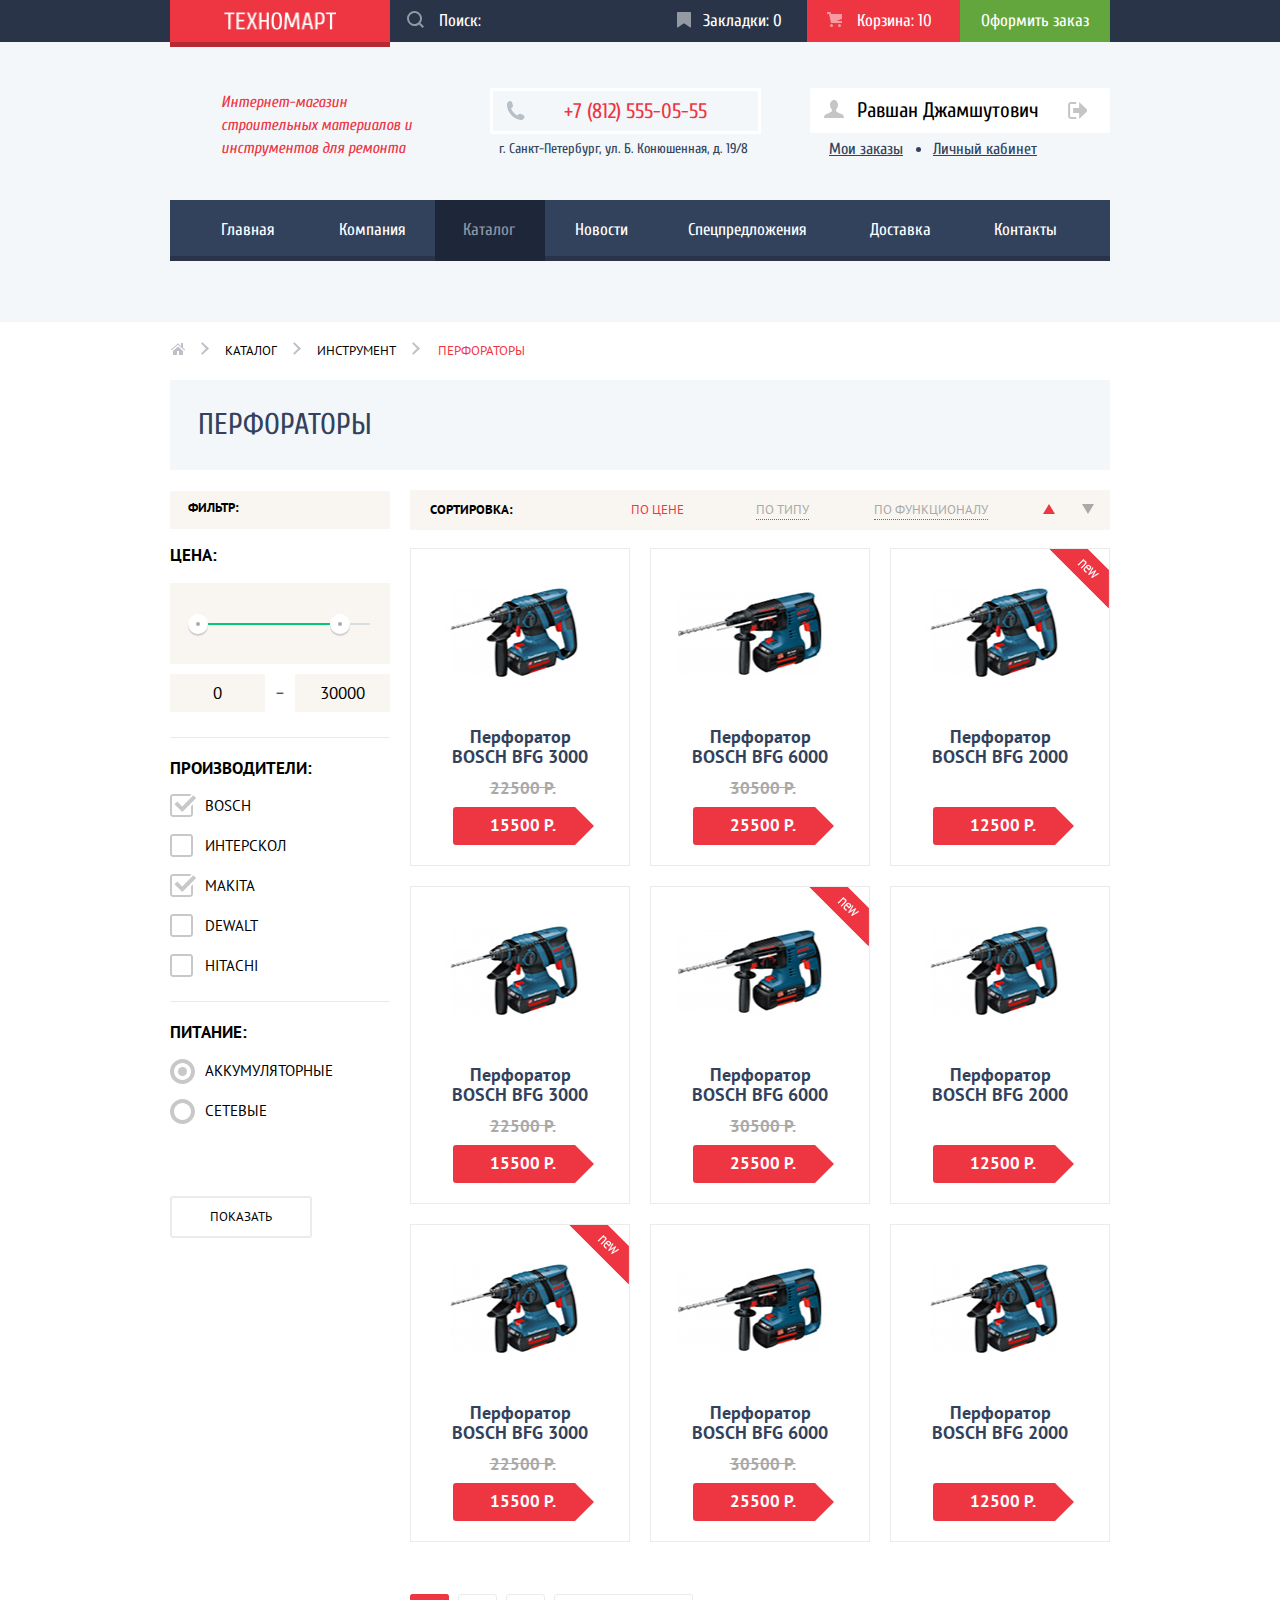
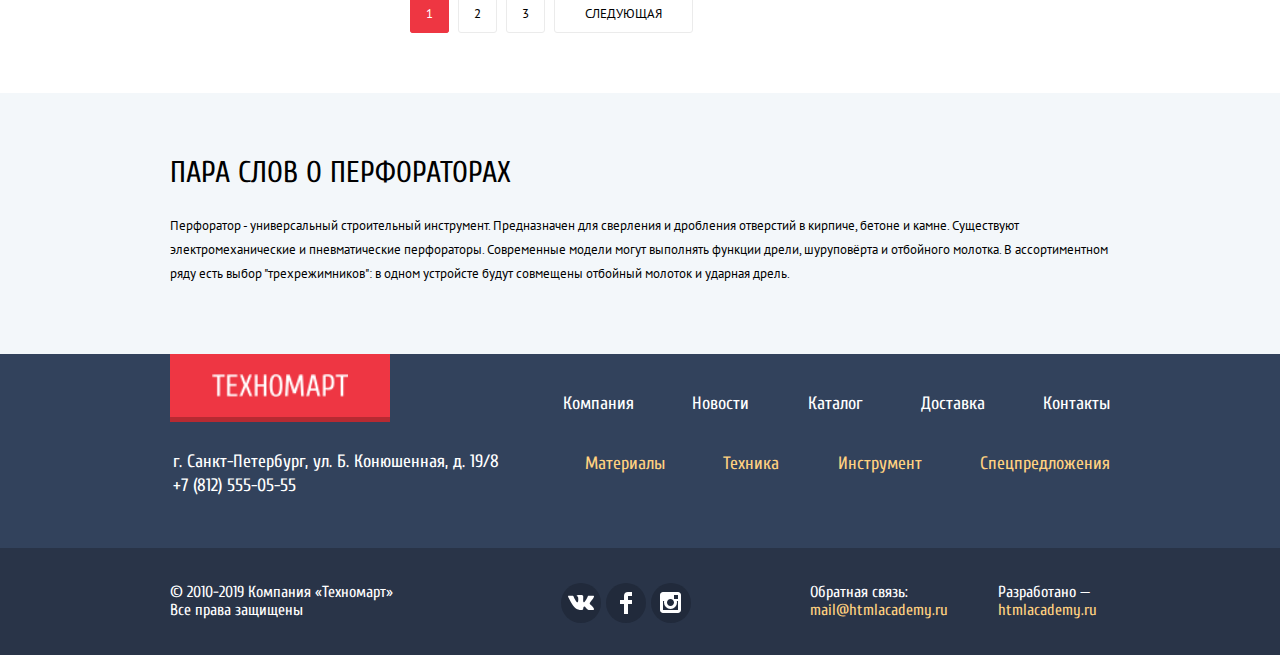
==== commit 100abe0c: "Corrected mistakes" ====
--- a/page-catalog.html
+++ b/page-catalog.html
@@ -12,12 +12,12 @@
 
   <body>
 
-    <header class="page-header">
+    <header class="page-header page-header-catalog">
       <h1 class="hidden">Магазин товаров для ремонта "Техномарт"</h1>
       <div class="users-services">
         <div class="centering-container contacts-and-personal">
           <a class="logo" href="index.html">
-            <img src="img/logo.png" width="112" height="20" alt="Магазин &laquo;Техномарт&raquo;">
+            <img src="img/logo.png" width="112" height="18" alt="Магазин &laquo;Техномарт&raquo;">
           </a>
           <form class="search-form" action="https://echo.htmlacademy.ru" method="get">
             <label for="site-search" class="search-field"></label>
@@ -173,12 +173,10 @@
           <button class="sorting-button">По функционалу</button>
         </li>
         <li>
-          <input type="radio" class="sorting-ascending" name="sorting-order" value="ascending" id="ascending-button" checked>
-          <label for="ascending-button" class="ascending" tabindex="0"> </label>
-          <input type="radio" class="sorting-descending" name="sorting-order" value="descending" id="descending-button">
-          <label for="descending-button" class="descending" tabindex="0"> </label>
-          <!-- <a class="ascending"> </a>
-          <a class="descending"> </a> -->
+          <button class="sorting-button ascending">Сортировать по возрастанию</button>
+        </li>
+        <li>
+          <button class="sorting-button descending">Сортировать по убыванию</button>
         </li>
       </ul>
     </div>
@@ -186,7 +184,7 @@
         <li class="shop-item" tabindex="0">
           <a href="#">Перфоратор BOSCH BFG 3000</a>
           <p class="shop-item-photo">
-            <img src="img/Perforator-3000.jpg" width="217" height="170" alt="Фото товара перфоратор BOSCH BFG 3000">
+            <img src="img/perforator-3000.jpg" width="217" height="170" alt="Фото товара перфоратор BOSCH BFG 3000">
           </p>
           <div class="add-item">
             <a class="add-to-cart">Купить</a>
@@ -194,13 +192,13 @@
           </div>
           <div class="shop-item-price" aria-label="Цена товара">
             <div class="old-price" aria-label="Старая цена">22500 Р.</div>
-            <div class="new-price" aria-label="Новая цена">12500 Р.</div>
+            <div class="new-price" aria-label="Новая цена">15500 Р.</div>
           </div>
         </li>
         <li class="shop-item" tabindex="0">
           <a href="#">Перфоратор BOSCH BFG 6000</a>
           <p class="shop-item-photo">
-            <img src="img/Perforator-6000-and-2000.jpg" width="217" height="170" alt="Фото товара перфоратор BOSCH BFG 6000">
+            <img src="img/perforator-6000-and-2000.jpg" width="217" height="170" alt="Фото товара перфоратор BOSCH BFG 6000">
           </p>
           <div class="add-item">
             <a class="add-to-cart">Купить</a>
@@ -215,7 +213,7 @@
           <div class="sticker-new"></div>
           <a href="#">Перфоратор BOSCH BFG 2000</a>
           <p class="shop-item-photo">
-            <img src="img/Perforator-6000-and-2000.jpg" width="217" height="170" alt="Фото товара перфоратор BOSCH BFG 2000">
+            <img src="img/perforator-3000.jpg" width="217" height="170" alt="Фото товара перфоратор BOSCH BFG 2000">
           </p>
           <div class="add-item">
             <a class="add-to-cart">Купить</a>
@@ -228,7 +226,7 @@
         <li class="shop-item" tabindex="0">
           <a href="#">Перфоратор BOSCH BFG 3000</a>
           <p class="shop-item-photo">
-            <img src="img/Perforator-3000.jpg" width="217" height="170" alt="Фото товара перфоратор BOSCH BFG 3000">
+            <img src="img/perforator-3000.jpg" width="217" height="170" alt="Фото товара перфоратор BOSCH BFG 3000">
           </p>
           <div class="add-item">
             <a class="add-to-cart">Купить</a>
@@ -236,14 +234,14 @@
           </div>
           <div class="shop-item-price" aria-label="Цена товара">
             <div class="old-price" aria-label="Старая цена">22500 Р.</div>
-            <div class="new-price" aria-label="Новая цена">12500 Р.</div>
+            <div class="new-price" aria-label="Новая цена">15500 Р.</div>
           </div>
         </li>
         <li class="shop-item new-item" tabindex="0">
           <div class="sticker-new"></div>
           <a href="#">Перфоратор BOSCH BFG 6000</a>
           <p class="shop-item-photo">
-            <img src="img/Perforator-6000-and-2000.jpg" width="217" height="170" alt="Фото товара перфоратор BOSCH BFG 6000">
+            <img src="img/perforator-6000-and-2000.jpg" width="217" height="170" alt="Фото товара перфоратор BOSCH BFG 6000">
           </p>
           <div class="add-item">
             <a class="add-to-cart">Купить</a>
@@ -257,7 +255,7 @@
         <li class="shop-item" tabindex="0">
           <a href="#">Перфоратор BOSCH BFG 2000</a>
           <p class="shop-item-photo">
-            <img src="img/Perforator-6000-and-2000.jpg" width="217" height="170" alt="Фото товара перфоратор BOSCH BFG 2000">
+            <img src="img/perforator-3000.jpg" width="217" height="170" alt="Фото товара перфоратор BOSCH BFG 2000">
           </p>
           <div class="add-item">
             <a class="add-to-cart">Купить</a>
@@ -271,7 +269,7 @@
           <div class="sticker-new"></div>
           <a href="#">Перфоратор BOSCH BFG 3000</a>
           <p class="shop-item-photo">
-            <img src="img/Perforator-3000.jpg" width="217" height="170" alt="Фото товара перфоратор BOSCH BFG 3000">
+            <img src="img/perforator-3000.jpg" width="217" height="170" alt="Фото товара перфоратор BOSCH BFG 3000">
           </p>
           <div class="add-item">
             <a class="add-to-cart">Купить</a>
@@ -279,13 +277,13 @@
           </div>
           <div class="shop-item-price" aria-label="Цена товара">
             <div class="old-price" aria-label="Старая цена">22500 Р.</div>
-            <div class="new-price" aria-label="Новая цена">12500 Р.</div>
+            <div class="new-price" aria-label="Новая цена">15500 Р.</div>
           </div>
         </li>
         <li class="shop-item" tabindex="0">
           <a href="#">Перфоратор BOSCH BFG 6000</a>
           <p class="shop-item-photo">
-            <img src="img/Perforator-6000-and-2000.jpg" width="217" height="170" alt="Фото товара перфоратор BOSCH BFG 6000">
+            <img src="img/perforator-6000-and-2000.jpg" width="217" height="170" alt="Фото товара перфоратор BOSCH BFG 6000">
           </p>
           <div class="add-item">
             <a class="add-to-cart">Купить</a>
@@ -299,7 +297,7 @@
         <li class="shop-item new-item" tabindex="0">
           <a href="#">Перфоратор BOSCH BFG 2000</a>
           <p class="shop-item-photo">
-            <img src="img/Perforator-6000-and-2000.jpg" width="217" height="170" alt="Фото товара перфоратор BOSCH BFG 2000">
+            <img src="img/perforator-3000.jpg" width="217" height="170" alt="Фото товара перфоратор BOSCH BFG 2000">
           </p>
           <div class="add-item">
             <a class="add-to-cart">Купить</a>
@@ -338,7 +336,7 @@
       <div class="address-and-navigation">
       <div class="centering-container">
         <div class="footer-top-row">
-          <a class="logo logo-footer" href="index.html"><img src="img/logo.png" width="140" height="25" alt="Логотип магазина"></a>
+          <a class="logo logo-footer" href="index.html"><img src="img/logo.png" width="136" height="23" alt="Логотип магазина"></a>
           <ul class="footer-navigation" aria-label="Навигация по сайту">
             <li><a href="company.html">Компания</a></li>
             <li><a href="news.html">Новости</a></li>
@@ -349,7 +347,7 @@
         </div>
         <div class="footer-bottom-row">
           <p>г. Санкт-Петербург, ул. Б. Конюшенная, д. 19/8
-             +7(812)555-05-55</p>
+             +7 (812) 555-05-55</p>
           <ul class="categories" aria-label="Категории товаров">
             <li><a href="catalog/materials">Материалы</a></li>
             <li><a href="catalog/technics">Техника</a></li>
@@ -362,7 +360,7 @@
 
       <div class="development">
       <div class="centering-container">
-        <b>© 2010-2017 Компания "Техномарт"
+        <b>© 2010-2019 Компания &laquo;Техномарт&raquo;
            Все права защищены</b>
         <ul class="social-button-list" aria-label="Магазин Техномарт в социальных сетях">
           <li>
@@ -375,20 +373,20 @@
           </li>
           <li>
             <a class="social-button facebook-button" href="#" lang="en">
-              <svg xmlns="http://www.w3.org/2000/svg" width="21" height="21" viewBox="0 0 21 21">
-                <path fill="#FFF" d="M18 0H3C1.35 0 0 1.35 0 3v15c0 1.65 1.35 3 3 3h15c1.65 0 3-1.35 3-3V3c0-1.65-1.35-3-3-3zm-7.5 7c1.93 0 3.5 1.57 3.5 3.5S12.43 14 10.5 14 7 12.43 7 10.5 8.57 7 10.5 7zM18 18H3V9h1.181A6.504 6.504 0 0 0 4 10.5a6.5 6.5 0 1 0 13 0 6.45 6.45 0 0 0-.181-1.5H18v9zm0-11h-4V3h4v4z">
-                </path>
-              </svg>
-            </a>
-          </li>
-          <li>
-            <a class="social-button instagram-button" href="#" lang="en">
               <svg xmlns="http://www.w3.org/2000/svg" width="12" height="22" viewBox="0 0 12 22">
                 <path fill="#FFF" d="M12 4V0H8a4 4 0 0 0-4 4v4H0v4h4v10h4V12h4V8H8V4h4z">
                 </path>
               </svg>
             </a>
           </li>
+          <li>
+            <a class="social-button instagram-button" href="#" lang="en">
+              <svg xmlns="http://www.w3.org/2000/svg" width="22" height="22" viewBox="0 0 22 22">
+                <path fill="#FFF" d="M18 0H3C1.35 0 0 1.35 0 3v15c0 1.65 1.35 3 3 3h15c1.65 0 3-1.35 3-3V3c0-1.65-1.35-3-3-3zm-7.5 7c1.93 0 3.5 1.57 3.5 3.5S12.43 14 10.5 14 7 12.43 7 10.5 8.57 7 10.5 7zM18 18H3V9h1.181A6.504 6.504 0 0 0 4 10.5a6.5 6.5 0 1 0 13 0 6.45 6.45 0 0 0-.181-1.5H18v9zm0-11h-4V3h4v4z">
+                </path>
+              </svg>
+            </a>
+          </li>
         </ul>
         <ul class="developers-contacts">
           <li>
@@ -396,7 +394,7 @@
             <a href="#" class="mail-developers" lang="en" aria-label="Электронная почта">mail@htmlacademy.ru</a>
           </li>
           <li>
-            <p>Разработано - </p>
+            <p>Разработано &mdash; </p>
             <a class="copyright" href="https://htmlacademy.ru/intensive/htmlcss" lang="en">htmlacademy.ru</a>
           </li>
         </ul>
--- a/css/style-minified.css
+++ b/css/style-minified.css
@@ -1 +1 @@
-body{padding:0;margin:0;min-width:1200px;font-family:Cuprum,Arial,sans-serif;font-size:17px;font-weight:300;line-height:18px;color:#33425f;background-color:#fff}.img{max-width:100%;height:auto}.hidden:not(:focus):not(:active),input[type=checkbox].hidden,input[type=radio].hidden{position:absolute;width:1px;height:1px;margin:-1px;border:0;padding:0;white-space:nowrap;clip-path:inset(100%);clip:rect(0 0 0 0);overflow:hidden}.centering-container{width:940px;padding:0;margin:0 auto}.page-header{padding-bottom:1px;color:#32425c;background-color:#f3f7fa}.page-header a{text-decoration:none}.users-services{width:100%;min-height:42px;margin-bottom:46px;background-color:#293448;color:#fff}.users-services .centering-container{position:relative;display:flex;flex-direction:row;justify-content:flex-start;align-items:center}.logo{display:flex;flex-direction:row;justify-content:center;align-items:center}.users-services .logo{position:absolute;top:0;left:0;width:220px;height:42px;background-color:#ee3643;border-bottom:solid 5px #b52933}.logo-footer:focus,.logo-footer:hover,.users-services .logo:focus,.users-services .logo:hover{background-color:#c92c37;border-bottom:solid 5px #9b2022}.logo-footer:active,.users-services .logo:active{background-color:#ba2632;border-bottom:solid 5px #882520}.search-form{display:flex;flex-direction:row;flex-grow:1;align-items:center;height:42px;width:200px;padding-left:45px;margin-left:220px}.search-form:focus,.search-form:hover{background-color:#212a3b}.search-form:focus-within{color:#000;background-color:#fff}.search-field{position:relative;margin-right:5px;cursor:pointer}.search-field::before{content:"";width:20px;height:20px;position:absolute;left:-30px;top:-10px;background-image:url(../img/icon-search.svg);background-repeat:no-repeat;background-position:0 0;opacity:.5}.search-form:focus-within .search-field::before{background-image:url(../img/icon-search-focus.svg);opacity:1}.bookmarks-page:focus::before,.bookmarks-page:hover::before,.cart-page:focus::before,.cart-page:hover::before,.search-field:focus::before,.search-field:hover::before{opacity:1}.bookmarks-page:active::before,.cart-page:active::before,.search-field:active::before{opacity:.7}.page-header input[type=search]{background-color:inherit;border:none}.page-header input[type=search]::-webkit-input-placeholder{color:#fff}.page-header input[type=search]::-moz-placeholder{color:#fff}.user-navigation{color:#fff}.bookmarks-page,.cart-page{display:flex;flex-direction:row;justify-content:center;align-items:center;position:relative;width:125px;min-height:42px;padding-left:25px}.bookmarks-page::before,.cart-page::before{content:" ";width:20px;height:20px;position:absolute;left:20px;top:12px;background-repeat:no-repeat;background-position:0 0;opacity:.5}.bookmarks-page::before{background-image:url(../img/icon-bookmark.svg)}.cart-page::before{background-image:url(../img/icon-cart.svg)}.cart-bookmarks-full{background-color:#ee3642}.bookmarks-page:focus,.bookmarks-page:hover,.cart-page:focus,.cart-page:hover{background-color:#212a3b}.bookmarks-page:active,.cart-page:active{color:#8d9097;background-color:#161c28}.cart-bookmarks-full:focus,.cart-bookmarks-full:hover{background-color:#c92c37}.cart-bookmarks-full:active{background-color:#ba2632}.order-buttons{display:flex;flex-direction:row;justify-content:space-between;align-items:center}.place-an-order{display:flex;flex-direction:row;justify-content:center;align-items:center;min-height:42px;width:150px;background-color:#63a63d}.place-an-order:focus,.place-an-order:hover{background-color:#5fba2e}.place-an-order:active{color:#8d9097;background-color:#518533}.page-header .contacts-and-personal{display:flex;flex-direction:row;justify-content:space-between;align-items:flex-start;margin-bottom:20px}.page-header i{width:200px;margin-left:50px;font-style:italic;font-size:16px;line-height:23px;color:#ee3643}.header-contacts{margin-top:13px}.page-header .tel{position:relative;box-sizing:border-box;width:228px;height:45px;padding:8px 50px 8px 74px;border:solid 3px #fff;font-size:21px;line-height:21px;color:#ee3643}.page-header .tel::before{content:" ";width:20px;height:20px;position:absolute;left:15px;background-image:url(../img/icon-phone.svg);background-repeat:no-repeat;background-position:0 0}.page-header p{margin-left:10px;margin-top:16px;font-size:14px;line-height:24px;color:#32425c}.personal-area{width:300px}.personal-area ul{display:flex;flex-direction:row;list-style:none;padding:0;margin:0;list-style:none;margin-left:20px;margin-top:7px}.personal-area li{margin-right:30px;position:relative}.personal-area li:not(:last-child)::after{content:" ";position:absolute;right:-18px;top:7px;width:5px;height:5px;border-radius:50%;background-color:#32425c}.user-button{display:flex;flex-direction:row;justify-content:flex-start;align-items:center;min-width:250px;min-height:45px;padding-left:50px;margin-bottom:5px;font-size:21px;line-height:21px;border-right:solid 1px #fff;color:#000;background-color:#fff}.user-button a{color:#000;text-decoration:none}.personal-area .personal-window{position:relative}.personal-area .personal-window::before{content:" ";width:20px;height:20px;position:absolute;left:-35px;top:2px;background-image:url(../img/icon-user.svg);background-repeat:no-repeat;background-position:0 0;cursor:pointer}.personal-area .logout-button{position:relative;padding:10px 5px;font-size:1px;color:transparent}.personal-area .logout-button::after{content:" ";width:20px;height:20px;position:absolute;right:-30px;top:12px;z-index:10;background-image:url(../img/icon-logout.svg);background-repeat:no-repeat;background-position:0 0;cursor:pointer}.personal-area .personal-window:focus::before,.personal-area .personal-window:hover::before{background-image:url(../img/icon-user-hover.svg)}.personal-area .logout-button:focus::after,.personal-area .logout-button:hover::after{background-image:url(../img/icon-logout-hover.svg)}.personal-area .personal-window:active::before{background-image:url(../img/icon-user.svg)}.personal-area .logout-button:active::after{background-image:url(../img/icon-logout.svg)}.personal-area a:active{color:#c2c2c2}.personal-area ul a{color:#32425c;text-decoration:underline}.personal-area ul a:focus,.personal-area ul a:hover{color:#ee3642}.personal-area ul a:active{color:#c2c2c2}.personal-area-enter{display:flex;flex-direction:row;justify-content:space-between;width:281px}.sign-in-button,.sign-up-button{height:45px;font-size:21px;line-height:21px;color:#000;background-color:#fff}.sign-in-button:focus,.sign-in-button:hover,.sign-up-button:focus,.sign-up-button:hover{color:#ee3643}.sign-in-button:active,.sign-up-button:active{color:#e5e5e5}.sign-in-button{position:relative;min-width:73px;height:45px;padding-left:48px;line-height:45px}.sign-in-button::before{content:" ";width:20px;height:20px;position:absolute;left:14px;top:13px;background-image:url(../img/icon-login.svg);background-repeat:no-repeat;background-position:0 0}.sign-in-button:focus::before,.sign-in-button:hover::before{background-image:url(../img/icon-login-hover.svg)}.sign-in-button:active::before{background-image:url(../img/icon-login.svg)}.sign-up-button{display:flex;flex-direction:row;align-items:center;justify-content:center;width:150px;height:45px}.site-navigation{background-color:#32425c;margin-bottom:60px}.site-navigation-list{display:flex;flex-direction:row;flex-wrap:wrap;justify-content:space-between;min-height:57px;padding:0;margin:0;list-style:none}.site-navigation li{min-height:57px;flex-grow:1}.site-navigation a{display:flex;flex-direction:row;justify-content:center;align-items:center;padding:20px 20px 19px 20px;border-bottom:solid 3px #293448;font-size:17px;line-height:17px;vertical-align:middle;color:#fff;background-color:#32425c}.site-navigation a:focus,.site-navigation a:hover{background-color:#293448}.site-navigation a:active,.site-navigation-list .current{border-bottom-color:#1e2639;color:#9096a4;background-color:#1e2639}.main-content{padding-top:38px}.category-cards-top .main-categories{display:flex;flex-direction:row;flex-wrap:wrap;padding:0;margin:0;list-style:none}.category-cards-bottom{display:flex;flex-direction:row;flex-wrap:wrap;padding:0;margin:0;list-style:none}.category-cards-side .main-categories{display:flex;flex-direction:column;flex-wrap:wrap;padding:0;margin:0;margin-left:20px;list-style:none}.category-cards-top li{width:300px;height:123px;margin-right:20px;margin-top:20px}.category-cards-side li{width:300px;height:123px;margin-right:0;margin-top:20px}.main-categories li{position:relative}.main-categories li:nth-child(3n){margin-right:0}.category-card{position:relative;display:flex;flex-direction:column;justify-content:center;align-items:flex-start;width:300px;height:123px;margin-left:25px}.main-categories .fake-button{margin-bottom:5px}.main-categories .fake-button:focus,.main-categories .fake-button:hover{background-color:rgba(0,0,0,.3);cursor:pointer}.main-categories .fake-button:active{background-color:rgba(0,0,0,.4);cursor:pointer}.category-card h3{margin:0;margin-bottom:15px;font-size:24px;font-weight:700;line-height:30px;color:#fff}.category-card a{display:flex;flex-direction:row;justify-content:center;align-items:center;width:135px;min-height:38px;border-radius:3px;font-size:14px;line-height:18px;text-transform:uppercase;text-decoration:none;color:#fff;background-color:rgba(0,0,0,.2)}.category-card::after{content:" ";min-width:80px;min-height:80px;position:absolute;background-repeat:no-repeat;background-position:0 0}.materials-card{background-color:#ffbe46}.materials-card .category-card::after{left:180px;top:30px;background-image:url(../img/icon-1.svg)}.tools-card{background-color:#3bbce3}.tools-card .category-card::after{left:180px;top:30px;background-image:url(../img/icon-2.svg)}.technics-card{background-color:#dd91d9}.technics-card .category-card::after{left:170px;top:30px;background-image:url(../img/icon-3.svg)}.discount-card{background-color:#8ed78e}.discount-card .category-card::after{left:170px;top:30px;background-image:url(../img/icon-4.svg)}.delivery-card{background-color:#fec047}.delivery-card .category-card::after{left:170px;top:30px;background-image:url(../img/icon-5.svg)}.tool-gallery{width:620px;height:266px;padding:0;margin-top:20px;color:#fff;background-color:#32425c}.tool-gallery ul{width:100%;height:100%;padding:0;margin:0;list-style:none}.tool-gallery li{display:flex;flex-direction:column;justify-content:flex-start;align-items:flex-start;height:266px;-webkit-background-size:100%;-moz-background-size:100%;background-size:100%;background-repeat:no-repeat;background-position:0 0;background-color:#32425c}.tool-gallery li:nth-child(1){display:none;background-image:url(../img/drills-welcome.jpg)}.tool-gallery li:nth-child(2){background-image:url(../img/perforator-welcome.jpg)}.tool-gallery h3{padding-left:25px;padding-top:25px;padding-bottom:0;margin:0;font-size:36px;font-weight:700;line-height:36px;text-transform:uppercase;color:#fff}.tool-gallery b{padding-left:25px;font-size:18px;line-height:24px;color:#fff}.tool-gallery .gallery-interactives{display:flex;flex-direction:row;justify-content:flex-start;align-items:center;margin-top:auto;margin-bottom:20px}.tool-gallery .button{display:flex;flex-direction:row;justify-content:center;align-items:center;margin-left:25px;width:195px;min-height:38px;border-radius:3px;font-size:14px;line-height:18px;text-transform:uppercase;text-decoration:none;color:#fff;background-color:#ee3643}.tool-gallery .slider-previous{margin-left:70px}.tool-gallery .slider-next{margin-left:-20px}.tool-gallery label{position:relative;top:-90px;left:-280px;z-index:20;padding:20px}.tool-gallery .slider-next+label{left:220px}.slider-previous+label::before{content:" ";width:25px;height:25px;position:absolute;left:5px;top:5px;border-top:solid 3px #fff;border-right:solid 3px #fff;transform:rotate(-135deg);background-color:transparent}.slider-next+label::after{content:" ";width:25px;height:25px;position:absolute;right:5px;top:5px;border-top:solid 3px #fff;border-right:solid 3px #fff;transform:rotate(45deg);background-color:transparent}.slider-next:hover+label::after,.slider-previous:hover+label::before{cursor:pointer}.slider-next:active+label::after,.slider-previous:active+label::before{cursor:pointer}.about-us .button:focus,.about-us .button:hover,.catalog-title .button:focus,.catalog-title .button:hover,.client-message-button input:focus,.client-message-button input:hover,.gotocart-button:focus,.gotocart-button:hover,.our-contacts .button:focus,.our-contacts .button:hover,.tool-gallery .button:focus,.tool-gallery .button:hover{background-color:#cd2934}.about-us .button:active,.catalog-title .button:active,.client-message-button input:active,.gotocart-button:active,.our-contacts .button:active,.tool-gallery .button:active{background-color:#ba2632}.catalog-title{display:flex;flex-direction:row;justify-content:space-between;align-items:center;padding:5px 24px 5px 30px;margin-top:20px;margin-bottom:20px;background-color:#f9f6f1}.title-wrapper{background-color:#f3f7fa;padding-left:30px;padding-top:10px;padding-bottom:10px}.catalog-title h2{font-size:30px;font-weight:300;line-height:30px;text-transform:uppercase;color:#32425c}.catalog-title .button{display:flex;flex-direction:row;justify-content:center;align-items:center;width:253px;min-height:38px;margin:0;border-radius:3px;font-size:14px;line-height:18px;text-transform:uppercase;text-decoration:none;color:#fff;background-color:#ee3643}.popular-item-rating{padding:0;margin:0;list-style:none;display:flex;justify-content:space-between;flex-direction:row}.popular-item-rating li{margin:0}.popular-manufacturers{padding-bottom:65px}.popular-manufacturers-rating{padding:0;margin:0;list-style:none;display:flex;flex-direction:row;justify-content:space-between;flex-wrap:wrap}.popular-manufacturers-rating li{width:220px;height:145px;margin-bottom:20px;border:solid 1px #ebebeb;box-sizing:border-box}.popular-manufacturers-rating li:hover{box-shadow:0 10px 45px -5px #afb4ba}.popular-manufacturers-rating li:active{box-shadow:0 5px 15px 0 #afb4ba}.popular-manufacturers-rating li:active img{opacity:.5}.manufacturer-button{display:flex;flex-direction:row;justify-content:center;align-items:center;width:220px;height:145px}.catalog-tools-perforators{width:700px}.info-perforators,.wrapper-services{background-color:#f3f7fa}.wrapper-services{padding-top:65px}.services{border-bottom:solid 1px #f3f7fa;padding-bottom:57px}.services-description{width:440px;margin-bottom:70px}.services-description p{margin:0;margin-top:25px}.services-info-block{display:flex;flex-direction:row;justify-content:space-between;align-items:flex-start;width:940px;margin-bottom:42px}.about-us p,.info-perforators p,.our-contacts p,.services p{font-family:"PT Sans",Arial,sans-serif;font-size:14px;line-height:24px;color:#000}.about-us h2,.info-perforators h2,.our-contacts h2,.services h2{margin:0;font-size:30px;font-weight:300;line-height:30px;text-transform:uppercase;color:#000}.services h3{font-size:36px;font-weight:300;text-transform:uppercase;line-height:36px;color:#32425c}.services-list{position:relative;width:240px;padding:0;margin:0;list-style:none;margin-right:80px}.services-list::after{content:" ";width:10px;height:279px;position:absolute;background-image:url(../img/vertical-shadow.png);background-repeat:no-repeat;background-position:0 0;right:0;top:-40px}.services-list li{display:block;min-height:60px}.services-list input{display:none}.services-text{width:620px;padding:0;margin:0}.services-text li{position:relative;display:none;width:620px}.services-text li:nth-child(3){display:block}.services-text li .service-text-item{display:flex;flex-direction:column;justify-content:flex-start;align-items:flex-start;width:300px}.services-text h3{margin:0}.services-text .delivery-content img{position:absolute;right:5px;top:20px}.services-text .warranty-content img{position:absolute;right:-5px;top:5px}.services-text .credit-content img{position:absolute;right:-5px;top:0}.credit-content .button{display:flex;flex-direction:row;justify-content:center;align-items:center;width:195px;min-height:38px;border-radius:3px;font-size:14px;line-height:18px;text-transform:uppercase;text-decoration:none;color:#fff;background-color:#ee3643;cursor:pointer}.credit-content .button:focus,.credit-content .button:hover{background-color:#c92c37}.credit-content .button:active{background-color:#ba2632}.service-button{display:flex;flex-direction:row;justify-content:flex-start;align-items:center;min-height:60px;padding-left:22px;font-size:21px;line-height:20px;border:none;border-bottom:solid 2px #293448;color:#fff;background-color:#32425c;cursor:pointer}.service-button:hover{background-color:#293448}.service-button:focus{color:#32425c;border-bottom-color:#fff;background-color:#fff}#radio-service-credit:checked~#button-service-credit,#radio-service-delivery:checked~#button-service-delivery,#radio-service-warranty:checked~#button-service-warranty{color:#32425c;border-bottom-color:#fff;background-color:#fff}.company-info{display:flex;flex-direction:row;justify-content:space-between;margin-top:80px;padding-bottom:32px}.about-us{width:540px}.company-info .about-us h2,.company-info .our-contacts h2{margin:0;margin-bottom:25px}.company-info .about-us p,.company-info .our-contacts p{margin-bottom:25px}.about-us .button{display:flex;flex-direction:row;justify-content:center;align-items:center;width:220px;min-height:38px;box-sizing:border-box;border-radius:3px;margin-top:20px;font-size:14px;line-height:18px;text-transform:uppercase;text-decoration:none;color:#fff;background-color:#ee3643}.transport-services{padding:0;padding-left:35px;margin:0;margin-bottom:39px;list-style:none;font-size:17px;line-height:18px;color:#000}.transport-services li{position:relative;margin:0 10px 20px}.transport-services li::before{content:" ";width:25px;height:2px;position:absolute;left:-43px;top:7px;border-top:solid 2px #ee3643}.our-contacts{width:300px}.our-contacts .show-map img{margin-top:7px;margin-bottom:15px}.our-contacts .button{display:flex;flex-direction:row;justify-content:center;align-items:center;width:300px;min-height:38px;box-sizing:border-box;border-radius:3px;margin-top:22px;margin-bottom:53px;font-size:14px;line-height:18px;text-transform:uppercase;text-decoration:none;color:#fff;background-color:#ee3643}.info-perforators .centering-container{padding:70px 0}.info-perforators h2,.info-perforators p{padding:0;margin:0}.info-perforators h2{margin-bottom:20px}.address-and-navigation{margin:0;background-color:#32425c}.logo-footer{width:220px;height:68px;box-sizing:border-box;margin-right:auto;border-bottom:solid 5px #b72a32;color:#fff;background-color:#ee3643}.address-and-navigation p{font-size:18px;line-height:24px;color:#fff}.footer-top-row{display:flex;flex-direction:row;justify-content:flex-end;min-height:68px;padding:0;margin:0}.footer-navigation{display:flex;flex-direction:row;flex-wrap:wrap;justify-content:space-between;width:547px;padding:0;margin:0;margin-top:15px;list-style:none;min-height:68px}.footer-navigation li{min-height:60px;flex-grow:1}.footer-navigation a{display:block;padding:20px 20px;font-size:18px;line-height:24px;text-decoration:none;color:#fff;background-color:#32425c}.footer-navigation a:focus,.footer-navigation a:hover{text-decoration:underline}.footer-navigation a:active{text-decoration:none;color:rgba(255,255,255,.4)}.footer-bottom-row{display:flex;flex-direction:row;justify-content:flex-end;align-items:flex-start;min-height:74px;padding-bottom:25px}.footer-bottom-row li{min-height:74px}.footer-bottom-row p{width:340px;margin-right:auto}.categories{display:flex;flex-direction:row;flex-wrap:wrap;justify-content:space-between;padding:0;margin:0;list-style:none;min-height:74px;width:510px}.categories li{margin:0;flex-grow:1}.categories a{display:block;padding:20px 20px;font-size:18px;line-height:24px;text-decoration:none;color:#ffd180;background-color:#32425c}.categories a:focus,.categories a:hover{text-decoration:underline}.categories a:active{text-decoration:none;color:rgba(255,209,128,.4)}.development{min-height:107px;margin:0;font-size:16px;line-height:18px;color:#fff;background-color:#293448}.development .centering-container{display:flex;flex-direction:row;justify-content:space-between;align-items:center;min-height:107px}.development b{display:flex;flex-direction:row;justify-content:center;align-items:center;width:230px;min-height:107px}.social-button-list{display:flex;flex-direction:row;justify-content:space-between;width:130px;padding:0;margin:0;list-style:none}.social-button{display:flex;flex-direction:row;justify-content:center;align-items:center;width:38px;height:38px;border-radius:50%;background-color:#212a3b;color:#fff}.social-button:active,.social-button:focus,.social-button:hover{background-color:#ee3642}.developers-contacts{display:flex;flex-direction:row;justify-content:space-around;align-items:center;min-height:107px;width:300px;padding:0;margin:0;list-style:none}.developers-contacts li{display:flex;flex-direction:column;justify-content:center;align-items:flex-start;min-height:107px}.developers-contacts p{margin:0}.developers-contacts a{text-decoration:none;color:#ffd180}.developers-contacts a:focus,.developers-contacts a:hover{text-decoration:underline}.developers-contacts a:active{color:#ee3642}.shop-columns{display:flex;flex-direction:row;justify-content:space-between;align-items:flex-start;margin-top:20px}.shop-pages{display:flex;flex-direction:row;justify-content:flex-start;padding:0;margin:0;list-style:none}.shop-list{display:flex;flex-direction:row;flex-wrap:wrap;padding:0;margin:0;list-style:none;font-size:0}.shop-item{position:relative;display:flex;flex-direction:column;justify-content:flex-start;align-items:center;width:220px;min-height:318px;padding:0;margin:0;margin-right:20px;margin-bottom:20px;box-sizing:border-box;border:solid 1px #ebebeb;font-family:"PT Sans",Arial,sans-serif;font-size:18px;font-weight:700;line-height:20px;color:#000;text-align:center}.shop-item-price{display:flex;flex-direction:column;justify-content:flex-end;align-items:center;margin-top:auto;margin-bottom:20px}.shop-item:hover{box-shadow:0 10px 45px -5px #afb4ba}.shop-item:nth-child(3n){margin-right:0}.shop-item a{text-decoration:none;color:#000}.shop-item img,.shop-item p{margin:0}.old-price,.shop-item h3{margin-bottom:10px}.new-price{position:relative;width:80px;padding:10px 30px;margin:0 auto;color:#fff;background-color:#ee3643;border-radius:3px}.new-price::after{content:"";position:absolute;top:0;right:-20px;width:0;height:0;border:19px solid #fff;border-left-color:#ee3643}.shop-item-photo{order:-1}.sticker-new{position:absolute;top:0;right:0;width:60px;height:60px;overflow:hidden;z-index:30;background-image:url(../img/new-flag.png);background-repeat:no-repeat;background-position:0 0}.old-price{font-family:"PT Sans Bold",Arial,sans-serif;font-size:17px;line-height:18px;color:#a9a9a9;text-decoration:line-through;text-align:center}.new-price{margin-top:auto;font-family:"PT Sans Bold",Arial,sans-serif;font-size:17px;line-height:18px;color:#fff;text-align:center;background-color:#ee3643}.add-item{display:none;position:absolute;z-index:10;top:0;left:0;width:218px;height:88px;padding:40px 0;background-color:rgba(255,255,255,.9)}.shop-item:focus .add-item,.shop-item:hover .add-item{display:block;cursor:pointer}.add-item button:hover{cursor:inherit}.add-to-bookmarks,.add-to-cart{display:block;width:129px;margin:0 auto;margin-bottom:7px;padding:7px 0;background-color:#63a63e;border:3px solid #63a63e;border-bottom-color:#367315;border-radius:3px;color:#fff;font-size:14px;font-weight:400;font-family:Cuprum,Arial,sans-serif;line-height:18px;text-decoration:none;text-transform:uppercase}.add-to-cart{position:relative}.add-to-cart::before{content:" ";position:absolute;left:10px;top:9px;width:15px;height:15px;background-image:url(../img/icon-cart.svg);opacity:.5}.add-to-cart:focus,.add-to-cart:hover{border-color:#5fba2e;border-bottom-color:#347511;background-color:#5fba2e}.add-to-cart:active{background-color:#518533;border-color:#518533}.add-to-cart:active::before,.add-to-cart:focus::before,.add-to-cart:hover::before{opacity:1}.add-to-bookmarks{color:#32425c;background:#fff;border-color:#63a63e}.add-to-bookmarks:focus,.add-to-bookmarks:hover{border-color:#373f52}.add-to-bookmarks:active{color:#ccc;border-color:#c5c5cf}.page-number{min-width:38px;height:38px;margin-right:10px;margin-top:32px;margin-bottom:60px;font-size:13px;line-height:18px}.page-number a{display:flex;flex-direction:row;justify-content:center;align-items:center;min-width:38px;height:38px;font-family:"PT Sans",Arial,sans-serif;font-weight:700;text-transform:uppercase;text-decoration:none;border:solid 1px #ebebeb;border-radius:3px;color:#000;background-color:#fff}.page-number a:hover{border:solid 1px #b2b2b2}.page-number a:focus{border:solid 1px #ee3642}.page-number a:active{border:solid 1px #ee3642}.page-number.page-current a{background-color:#ee3642}.page-next{width:140px}.page-path{display:flex;flex-direction:row;justify-content:flex-start;padding:0;margin:23px 0;list-style:none}.page-path li{position:relative;margin-right:41px}.page-path li:not(:last-child)::after{content:"";width:10px;height:10px;position:absolute;right:-35px;top:3px;margin-right:10px;border-top:solid 2px #a9a9a9;border-right:solid 2px #a9a9a9;transform:rotate(45deg);background-color:transparent}.catalog-tools-perforators h2,.filter .show-all,.filter h2,.page-path a{font-family:"PT Sans",Arial,sans-serif;font-size:13px;line-height:18px;text-transform:uppercase;text-decoration:none;color:#000}.page-path .page-path-current a{color:#ee3642}.page-path svg{fill:#000}.page-path svg:hover{fill:red}.page-path a:hover{color:#ee3642}.page-path a:active{color:#c8c8c8}.filter{width:220px;padding:0;margin-top:-10px}.filter fieldset{margin-bottom:15px}.filter .manufacturers-item,.filter .price-item{border-bottom:solid 1px #ebebeb;padding-bottom:5px}.filter h2{padding:10px;padding-left:20px}.filter .show-all{background-color:inherit;border:solid 2px #ebebeb;border-radius:3px}.catalog-page h1{font-size:30px;font-weight:300;line-height:30px;text-transform:uppercase;color:#32425c;background-color:#f3f7fa}.filter h2,.sorting-settings{background-color:#f9f6f1;border:0}.filter .h3-class{font-family:"PT Sans",Arial,sans-serif;font-size:17px;font-weight:700;line-height:30px;text-transform:uppercase;color:#000}.filter ul label{font-family:"PT Sans",Arial,sans-serif;font-size:15px;line-height:20px;text-transform:uppercase;color:#000;cursor:pointer}.filter-item{border:none;padding:0;margin:0}.filter-range{width:220px}.price-input{position:relative;height:41px;padding-top:39px;padding-right:20px;padding-left:20px;margin-top:10px;margin-bottom:10px;background-color:#f9f6f1}.price-input .scale{height:2px;background-color:#d9ddde}.price-input .bar{width:80%;height:2px;background-color:#03c678}.price-input .toggle{position:absolute;top:31px;left:0;width:4px;height:4px;padding:0;border:8px solid #fff;border-radius:50%;box-shadow:0 2px 1px 0 #cfcfcf;background-color:#ababab;cursor:pointer}.price-input .toggle-min{left:18px}.price-input .toggle-max{left:160px}.price-outputs{display:flex;flex-direction:row;justify-content:space-between;align-items:center;margin:0;margin-bottom:20px}.price-outputs div{display:flex;flex-direction:row;justify-content:center;align-items:center;width:95px;min-height:38px;font-size:15px;text-align:center;border:0;color:#000;background-color:#f9f6f1}.filter-manufacturers{padding:0;margin:0;list-style:none}.filter-option{padding:2px 0;margin:15px 0}.filter-power{padding:0;margin:0;margin-bottom:60px;list-style:none}.filter input[type=checkbox],.filter input[type=radio]{display:none}.filter-manufacturers label,.filter-power label{position:relative;margin-left:35px}.filter-manufacturers label::before{content:" ";position:absolute;left:-35px;top:-2px;width:26px;height:24px;background-image:url(../img/checkbox-off.svg);background-repeat:no-repeat;opacity:.7}.filter-power label::before{content:" ";position:absolute;left:-35px;top:-2px;width:25px;height:25px;background-image:url(../img/radio-off.svg);opacity:.7}.filter input[type=checkbox]:hover+label::before,.filter input[type=radio]:hover+label::before{opacity:1}.filter input[type=checkbox]:disabled+label::before,.filter input[type=radio]:disabled+label::before{opacity:.5}.filter input[type=checkbox]:checked+label::before{background-image:url(../img/checkbox-on.svg)}.filter input[type=radio]:checked+label::before{background-image:url(../img/radio-on.svg)}.filter input[type=checkbox]:checked:hover+label::before{background-image:url(../img/checkbox-on.svg);opacity:1}.filter input[type=checkbox]:checked:disabled+label::before{background-image:url(../img/checkbox-on.svg);opacity:.5}.filter input[type=radio]:checked:hover+label::before{background-image:url(../img/radio-on.svg);opacity:1}.filter input[type=radio]:checked:disabled+label::before{background-image:url(../img/radio-on.svg);opacity:.5}.show-all{padding:5px 30px;font-family:"PT Sans",Arial,sans-serif;font-size:13px;line-height:18px;text-transform:uppercase;color:#000;background-color:#fff;border:solid 1px #ebebeb;cursor:pointer}.show-all:hover{color:#ee3642}.show-all:active{color:#c8c8c8}.sorting-button{font-family:"PT Sans",Arial,sans-serif;font-size:13px;line-height:18px;text-transform:uppercase;color:#a9a9a9;background-color:inherit;border:none;border-bottom:dotted 1px #ee3642}.sorting-button:hover{color:#000;border-bottom:solid 1px #ee3642}.sorting-button:active,.sorting-button:focus{color:#ee3642;border-bottom:none}.sorting{display:flex;flex-direction:row;flex-wrap:wrap;justify-content:space-between;align-items:center;list-style:none;padding:0;margin:0;margin-bottom:20px}.sorting li:first-child{margin-left:20px}.sorting input[type=radio]{display:none}.sorting label{position:relative}.sorting .ascending::before{content:" ";position:absolute;right:40px;bottom:-5px;width:0;height:0;border:10px solid transparent;border-bottom:10px solid #a9a9a9;border-width:10px 6px;cursor:pointer}.sorting .ascending:focus::before,.sorting .ascending:hover::before{border-bottom-color:#000}.sorting .ascending:active::before,.sorting input[type=radio]:checked+label::before{border-bottom-color:#ee3642}.sorting input[type=radio]:checked:focus+label::before,.sorting input[type=radio]:checked:hover+label::before{border-bottom-color:#c92c37}.sorting .descending::after{content:" ";position:absolute;right:15px;bottom:-15px;width:0;height:0;border:10px solid transparent;border-top:10px solid #a9a9a9;border-width:10px 6px;cursor:pointer}.sorting .descending:focus::after,.sorting .descending:hover::after{border-top-color:#000}.sorting .descending:active::after,.sorting input[type=radio]:checked+label::after{border-top-color:#ee3642}.sorting input[type=radio]:checked:focus+label::after,.sorting input[type=radio]:checked:hover+label::after{border-top-color:#c92c37}.full-map{position:fixed;z-index:40;display:none;top:50px;left:300px;padding:0;background-color:rgba(0,0,0,.7)}.popup-client-message,.popup-item-added{background-color:#fff;border-top:solid 7px #ee3642;box-sizing:border-box}.popup-client-message label,.popup-item-added p{color:#000;font-weight:700}.contact-us-email input,.contact-us-name input,.popup-client-message textarea{font-family:"PT Sans",Arial,sans-serif;font-size:14px;line-height:24px;color:#a9a9a9;background-color:#fff;border:solid 2px #ebebeb}.popup-client-message{display:none;position:fixed;top:100px;left:300px;z-index:40;width:620px;min-height:430px;padding-top:25px;margin:0 auto}.popup-client-message form{width:460px;margin:0 auto}.popup-client-message label{margin-bottom:10px}.popup-client-message textarea{padding:5px 0 10px}.popup-client-message input{width:195px;min-height:34px;padding:0}.popup-client-message input[type=email],.popup-client-message input[type=text]{padding:0 10px}.popup-client-message input[type=text]:focus::-webkit-input-placeholder{color:#fff}.popup-client-message input[type=text]:focus::-moz-placeholder{color:#fff}.popup-client-message input[type=email]:focus::-webkit-input-placeholder{color:#fff}.popup-client-message input[type=email]:focus::-moz-placeholder{color:#fff}.popup-client-message textarea{width:460px;padding:7px 10px}.popup-client-message-show{display:block}.popup-upper-row{display:flex;flex-direction:row;justify-content:space-between;align-items:center;width:460px;margin:20px auto 20px}.contact-us-email,.contact-us-name{display:flex;flex-direction:column;justify-content:flex-start;align-items:flex-start}.popup-lower-row{display:flex;flex-direction:column;justify-content:flex-start;align-items:flex-start;width:460px;margin:10px auto 38px}.client-message-button{display:flex;flex-direction:row;justify-content:center;align-items:center;background-color:#f1f1f1;min-height:112px}.client-message-button input{width:460px;min-height:38px;border-radius:3px;cursor:pointer}.popup-item-added{display:none;position:fixed;top:100px;left:300px;z-index:40;width:620px;min-height:282px}.popup-item-added-show{display:block}.item-is-added{display:flex;flex-direction:row;justify-content:flex-start;align-items:center;width:480px;min-height:163px;margin:0 auto}.item-is-added img{width:50px;height:50px;background-color:#000}.item-is-added p{margin-left:27px;font-size:28px;line-height:28px}.client-message-button input[type=submit],.popup-item-added .gotocart-button{font-family:inherit;font-size:14px;line-height:18px;text-transform:uppercase;text-decoration:none;color:#fff;background-color:#ee3643;border:none}.popup-item-added .gotoshop-button{font-size:14px;line-height:18px;text-transform:uppercase;text-decoration:none;color:#000;background-color:#fff}.popup-item-added .gotoshop-button:focus,.popup-item-added .gotoshop-button:hover{color:#ee3642}.popup-item-added .gotoshop-button:active{color:#c7c7c7}.item-added-buttons{display:flex;flex-direction:column;justify-content:center;align-items:center;min-height:112px;background-color:#f1f1f1}.item-added-buttons-wrapper{display:flex;flex-direction:row;justify-content:space-between;align-items:center;width:460px;margin:auto}.popup-item-added .gotocart-button,.popup-item-added .gotoshop-button{display:flex;flex-direction:row;justify-content:center;align-items:center;width:220px;min-height:38px}.close-window{position:absolute;right:10px;top:10px;display:block;width:24px;height:24px;background-color:transparent;border:none}.close-window span{display:none;position:relative}.close-window::before{content:" ";position:absolute;width:24px;height:24px;left:-5px;top:7px;border-top:solid 3px #ee3642;transform:rotate(45deg)}.close-window::after{content:" ";position:absolute;width:24px;height:24px;left:-5px;bottom:7px;border-bottom:solid 3px #ee3642;transform:rotate(-45deg)}.close-window:hover::before{border-top:solid 3px #c92c37;cursor:pointer}.close-window:hover::after{border-bottom:solid 3px #c92c37;cursor:pointer}.close-window:active::before{border-top:solid 3px #ba2632;cursor:pointer}.close-window:active::after{border-bottom:solid 3px #ba2632;cursor:pointer}
+body{padding:0;margin:0;min-width:1200px;font-family:"Cuprum",Arial,sans-serif;font-size:17px;font-weight:300;line-height:18px;color:#33425f;background-color:#fff}.img{max-width:100%;height:auto}.hidden:not(:focus):not(:active),input[type="checkbox"].hidden,input[type="radio"].hidden{position:absolute;width:1px;height:1px;margin:-1px;border:0;padding:0;white-space:nowrap;clip-path:inset(100%);clip:rect(0 0 0 0);overflow:hidden}.centering-container{width:940px;padding:0;margin:0 auto}.page-header{padding-bottom:1px;color:#32425c;background-color:#f3f7fa}.page-header a{text-decoration:none}.users-services{width:100%;min-height:42px;margin-bottom:46px;background-color:#293448;color:#fff}.users-services .centering-container{position:relative;display:flex;flex-direction:row;justify-content:flex-start;align-items:center}.logo{display:flex;flex-direction:row;justify-content:center;align-items:center}.users-services .logo{position:absolute;top:0;left:0;width:220px;height:42px;background-color:#ee3643;border-bottom:solid 5px #b52933}.users-services .logo:hover,.users-services .logo:focus,.logo-footer:hover,.logo-footer:focus{background-color:#c92c37;border-bottom:solid 5px #9b2022}.users-services .logo:active,.logo-footer:active{background-color:#ba2632;border-bottom:solid 5px #882520}.search-form{display:flex;flex-direction:row;flex-grow:1;align-items:center;height:42px;width:200px;padding-left:45px;margin-left:220px}.search-form:hover,.search-form:focus{background-color:#212a3b}.search-form:focus-within{color:#000;background-color:#fff}.search-field{position:relative;margin-right:5px;cursor:pointer}.search-field::before{content:"";width:20px;height:20px;position:absolute;left:-28px;top:-10px;background-image:url("../img/icon-search.svg");background-repeat:no-repeat;background-position:0 0;opacity:.5}.search-form:focus-within .search-field::before{background-image:url("../img/icon-search-focus.svg");opacity:1}.search-field:hover::before,.search-field:focus::before,.bookmarks-page:hover::before,.bookmarks-page:focus::before,.cart-page:hover::before,.cart-page:focus::before{opacity:1}.search-field:active::before,.bookmarks-page:active::before,.cart-page:active::before{opacity:.7}.page-header input[type="search"]{background-color:inherit;border:0;margin-left:-3px}.page-header input[type="search"]::-webkit-input-placeholder{color:#fff}.page-header input[type="search"]::-moz-placeholder{color:#fff}.page-header input[type="search"]:focus::-webkit-input-placeholder{color:#000}.page-header input[type="search"]:focus::-moz-placeholder{color:#000}.user-navigation{color:#fff}.bookmarks-page,.cart-page{display:flex;flex-direction:row;justify-content:center;align-items:center;position:relative;width:125px;min-height:42px;padding-left:25px;padding-right:3px}.bookmarks-page{padding-right:2px}.bookmarks-page::before,.cart-page::before{content:" ";width:20px;height:20px;position:absolute;left:20px;top:12px;background-repeat:no-repeat;background-position:0 0;opacity:.5}.bookmarks-page::before{background-image:url("../img/icon-bookmark.svg");left:22px}.cart-page::before{background-image:url("../img/icon-cart.svg")}.cart-bookmarks-full{background-color:#ee3642}.bookmarks-page:hover,.bookmarks-page:focus,.cart-page:hover,.cart-page:focus{background-color:#212a3b}.bookmarks-page:active,.cart-page:active{color:#8d9097;background-color:#161c28}.cart-bookmarks-full:hover,.cart-bookmarks-full:focus{background-color:#c92c37}.cart-bookmarks-full:active{background-color:#ba2632}.order-buttons{display:flex;flex-direction:row;justify-content:space-between;align-items:center}.place-an-order{display:flex;flex-direction:row;justify-content:center;align-items:center;min-height:42px;width:150px;background-color:#63a63d}.place-an-order:hover,.place-an-order:focus{background-color:#5fba2e}.place-an-order:active{color:#ccc;background-color:#518533}.page-header .contacts-and-personal{display:flex;flex-direction:row;justify-content:space-between;align-items:flex-start;margin-bottom:25px}.page-header i{width:220px;padding-top:3px;margin-left:51px;font-style:italic;font-size:16px;line-height:23px;color:#ee3643}.header-contacts{margin-top:13px}.page-header .tel{position:relative;box-sizing:border-box;width:228px;height:45px;padding:8px 51px 8px 71px;margin-left:-17px;border:solid 3px #fff;font-size:21px;line-height:21px;color:#ee3643}.page-header .tel::before{content:" ";width:20px;height:20px;position:absolute;left:13px;background-image:url("../img/icon-phone.svg");background-repeat:no-repeat;background-position:0 0}.page-header p{margin-left:-8px;margin-top:15px;font-size:14px;line-height:24px;color:#32425c}.personal-area{width:300px;margin-left:-17px}.personal-area ul{display:flex;flex-direction:row;list-style:none;padding:0;margin:0;list-style:none;margin-left:19px;margin-top:7px;font-size:16px}.personal-area li{margin-right:30px;position:relative}.personal-area li:not(:last-child)::after{content:" ";position:absolute;right:-18px;top:7px;width:5px;height:5px;border-radius:50%;background-color:#32425c}.user-button{display:flex;flex-direction:row;justify-content:flex-start;align-items:center;min-width:250px;min-height:45px;padding-left:47px;margin-bottom:5px;font-size:21px;line-height:21px;border-right:solid 1px #fff;color:#000;background-color:#fff}.user-button a{color:#000;text-decoration:none}.personal-area .personal-window{position:relative}.personal-area .personal-window::before{content:" ";width:20px;height:20px;position:absolute;left:-33px;top:0;background-image:url("../img/icon-user.svg");background-repeat:no-repeat;background-position:0 0;cursor:pointer}.personal-area .logout-button{position:relative;padding:10px 8px;font-size:1px;color:transparent}.personal-area .logout-button::after{content:" ";width:20px;height:20px;position:absolute;right:-30px;top:12px;z-index:10;background-image:url("../img/icon-logout.svg");background-repeat:no-repeat;background-position:0 0;cursor:pointer}.personal-area .personal-window:hover::before,.personal-area .personal-window:focus::before{background-image:url("../img/icon-user-hover.svg")}.personal-area .logout-button:hover::after,.personal-area .logout-button:focus::after{background-image:url("../img/icon-logout-hover.svg")}.personal-area .personal-window:active::before{background-image:url("../img/icon-user.svg")}.personal-area .logout-button:active::after{background-image:url("../img/icon-logout.svg")}.personal-area a:active{color:#c2c2c2}.personal-area ul a{color:#32425c;text-decoration:underline}.personal-area ul a:hover,.personal-area ul a:focus{color:#ee3642}.personal-area ul a:active{color:#c2c2c2}.personal-area-enter{display:flex;flex-direction:row;justify-content:space-between;width:281px}.sign-in-button,.sign-up-button{height:45px;font-size:21px;line-height:21px;color:#000;background-color:#fff}.sign-in-button:hover,.sign-in-button:focus,.sign-up-button:hover,.sign-up-button:focus{color:#ee3643}.sign-in-button:active,.sign-up-button:active{color:#e5e5e5}.sign-in-button{position:relative;min-width:73px;height:45px;padding-left:48px;line-height:45px}.sign-in-button::before{content:" ";width:20px;height:20px;position:absolute;left:14px;top:13px;background-image:url("../img/icon-login.svg");background-repeat:no-repeat;background-position:0 0}.sign-in-button:hover::before,.sign-in-button:focus::before{background-image:url("../img/icon-login-hover.svg")}.sign-in-button:active::before{background-image:url("../img/icon-login.svg")}.sign-up-button{display:flex;flex-direction:row;align-items:center;justify-content:center;width:150px;height:45px}.site-navigation{background-color:#32425c;margin-bottom:60px}.site-navigation-list{display:flex;flex-direction:row;flex-wrap:wrap;justify-content:space-between;min-height:57px;padding:0;list-style:none}.site-navigation li{min-height:57px;flex-grow:1}.site-navigation a{display:flex;flex-direction:row;justify-content:center;align-items:center;padding:21px 20px 18px 21px;border-bottom:solid 5px #293448;font-size:17px;line-height:17px;vertical-align:middle;color:#fff;background-color:#32425c}.site-navigation li:first-child a{padding-left:42px;padding-right:22px}.site-navigation li:nth-child(2) a{padding-left:23px}.site-navigation li:nth-child(3) a{padding-left:19px}.site-navigation li:nth-child(4) a{padding-left:21px}.site-navigation li:nth-child(5) a{padding-right:24px}.site-navigation li:nth-child(6) a{padding-right:22px}.site-navigation li:last-child a{padding-left:22px;padding-right:44px}.site-navigation a:hover,.site-navigation a:focus{background-color:#293448}.site-navigation a:active,.site-navigation-list .current{border-bottom-color:#1e2639;color:#9096a4;background-color:#1e2639}.main-content{padding-top:38px}.category-cards-top .main-categories{display:flex;flex-direction:row;flex-wrap:wrap;padding:0;margin:0;list-style:none}.category-cards-bottom{display:flex;flex-direction:row;flex-wrap:wrap;padding:0;margin:0;list-style:none}.category-cards-side .main-categories{display:flex;flex-direction:column;flex-wrap:wrap;padding:0;margin:0;margin-left:20px;list-style:none}.category-cards-top li{width:300px;height:123px;margin-right:20px;margin-top:20px}.category-cards-side li{width:300px;height:123px;margin-right:0;margin-top:20px}.main-categories li{position:relative}.main-categories li:nth-child(3n){margin-right:0}.category-card{position:relative;display:flex;flex-direction:column;justify-content:center;align-items:flex-start;width:300px;height:123px;margin-left:25px}.technics-card .fake-button,.discount-card .fake-button,.delivery-card .fake-button{margin-left:-2px}.main-categories .fake-button{margin-bottom:5px}.main-categories .fake-button:hover,.main-categories .fake-button:focus{background-color:rgba(0,0,0,0.3);cursor:pointer}.main-categories .fake-button:active{background-color:rgba(0,0,0,0.4);cursor:pointer}.category-card h3{padding-top:4px;margin:0;margin-left:-3px;margin-bottom:12px;font-size:24px;font-weight:700;line-height:30px;color:#fff}.category-card a{display:flex;flex-direction:row;justify-content:center;align-items:center;width:135px;min-height:38px;border-radius:3px;font-size:14px;line-height:18px;text-transform:uppercase;text-decoration:none;color:#fff;background-color:rgba(0,0,0,0.1)}.category-card::after{content:" ";min-width:80px;min-height:80px;position:absolute;background-repeat:no-repeat;background-position:0 0}.materials-card{background-color:#ffbe46}.materials-card .category-card::after{left:188px;top:31px;background-image:url("../img/icon-1.svg")}.tools-card{background-color:#3bbce3}.tools-card .category-card::after{left:172px;top:32px;background-image:url("../img/icon-2.svg")}.technics-card{background-color:#dd91d9}.technics-card .category-card::after{left:166px;top:30px;background-image:url("../img/icon-3.svg")}.discount-card{background-color:#8ed78e}.discount-card .category-card::after{left:170px;top:25px;background-image:url("../img/icon-4.svg")}.delivery-card{background-color:#fec047}.delivery-card .category-card::after{left:166px;top:32px;background-image:url("../img/icon-5.svg")}.tool-gallery{width:620px;height:266px;padding:0;margin-top:20px;color:#fff;background-color:#32425c}.tool-gallery ul{width:100%;height:100%;padding:0;margin:0;list-style:none}.tool-gallery li{display:flex;flex-direction:column;justify-content:flex-start;align-items:flex-start;height:266px;-webkit-background-size:100%;-moz-background-size:100%;background-size:100%;background-repeat:no-repeat;background-position:0 0;background-color:#32425c}.tool-gallery li:nth-child(1){background-image:url("../img/drills-welcome.jpg")}.tool-gallery li:nth-child(2){display:none;background-image:url("../img/perforator-welcome.jpg")}.tool-gallery h3{padding-left:25px;padding-top:23px;padding-bottom:2px;margin:0;font-size:36px;font-weight:700;line-height:36px;text-transform:uppercase;color:#fff}.tool-gallery b{padding-left:25px;font-size:18px;line-height:24px;color:#fff}.tool-gallery .gallery-interactives{display:flex;flex-direction:row;justify-content:flex-start;align-items:center;margin-top:auto;margin-bottom:20px}.tool-gallery .button{display:flex;flex-direction:row;justify-content:center;align-items:center;margin-left:25px;width:195px;min-height:38px;border-radius:3px;font-size:14px;line-height:18px;text-transform:uppercase;text-decoration:none;color:#fff;background-color:#ee3643}.tool-gallery .slider-previous{margin-left:75px;visibility:hidden}.tool-gallery .slider-next{margin-left:-34px;visibility:hidden}.tool-gallery label{position:relative;top:-90px;left:-283px;z-index:20;padding:20px}.tool-gallery .slider-next+label{left:232px}.slider-previous+label::before{content:" ";width:25px;height:25px;position:absolute;left:5px;top:5px;border-top:solid 3px #fff;border-right:solid 3px #fff;transform:rotate(-135deg);background-color:transparent}.slider-previous+label::after{content:" ";position:absolute;left:270px;bottom:-75px;width:10px;height:10px;border-radius:50%;background-color:#fff}.slider-drills .slider-previous+label::after{content:" ";position:absolute;left:270px;bottom:-75px;width:6px;height:6px;border:2px solid #fff;border-radius:50%;background-color:#ee3643}.slider-next+label::before{content:" ";position:absolute;right:270px;bottom:-75px;width:10px;height:10px;border-radius:50%;background-color:#fff}.slider-perforators .slider-next+label::before{content:" ";position:absolute;right:270px;bottom:-75px;width:6px;height:6px;border:2px solid #fff;border-radius:50%;background-color:#ee3643}.slider-next+label::after{content:" ";width:25px;height:25px;position:absolute;right:5px;top:5px;border-top:solid 3px #fff;border-right:solid 3px #fff;transform:rotate(45deg);background-color:transparent}.slider-previous:hover+label::before,.slider-next:hover+label::after{cursor:pointer}.slider-previous:active+label::before,.slider-next:active+label::after{cursor:pointer}.tool-gallery .button:hover,.tool-gallery .button:focus,.catalog-title .button:hover,.catalog-title .button:focus,.about-us .button:hover,.about-us .button:focus,.our-contacts .button:hover,.our-contacts .button:focus,.client-message-button input:hover,.client-message-button input:focus,.gotocart-button:hover,.gotocart-button:focus{background-color:#cd2934}.tool-gallery .button:active,.catalog-title .button:active,.about-us .button:active,.our-contacts .button:active,.client-message-button input:active,.gotocart-button:active{background-color:#ba2632}.catalog-title{display:flex;flex-direction:row;justify-content:space-between;align-items:center;padding:5px 24px 5px 28px;margin-top:53px;margin-bottom:20px;background-color:#f9f6f1}.title-wrapper{background-color:#f3f7fa;padding-left:28px;padding-top:10px;padding-bottom:10px}.catalog-title h2{font-size:30px;font-weight:300;line-height:30px;text-transform:uppercase;color:#32425c}.catalog-title .button{display:flex;flex-direction:row;justify-content:center;align-items:center;width:253px;min-height:38px;margin:0;border-radius:3px;font-size:14px;line-height:18px;text-transform:uppercase;text-decoration:none;color:#fff;background-color:#ee3643}.popular-item-rating{padding:0;margin:0;list-style:none;display:flex;justify-content:space-between;flex-direction:row}.popular-item-rating li{margin:0}.popular-manufacturers .catalog-title{margin-top:21px}.catalog-title .button{margin-top:-4px}.popular-manufacturers{padding-bottom:65px}.popular-manufacturers-rating{padding:0;margin:0;list-style:none;display:flex;flex-direction:row;justify-content:space-between;flex-wrap:wrap}.popular-manufacturers-rating li{width:220px;height:145px;margin-bottom:20px;border:solid 1px #ebebeb;box-sizing:border-box}.popular-manufacturers-rating li:first-child a{margin-top:-4px}.popular-manufacturers-rating li:nth-child(2) a{margin-top:-6px;margin-left:-1px}.popular-manufacturers-rating li:nth-child(3) a{margin-top:-6px}.popular-manufacturers-rating li:nth-child(4) a{margin-top:-10px;margin-left:-2px}.popular-manufacturers-rating li:nth-child(5) a{margin-left:1px}.popular-manufacturers-rating li:nth-child(6) a{margin-top:-5px;margin-left:-2px}.popular-manufacturers-rating li:nth-child(7) a{margin-top:-3px}.popular-manufacturers-rating li:last-child a{margin-top:-6px}.popular-manufacturers-rating li:hover{box-shadow:0 10px 45px -5px #afb4ba}.popular-manufacturers-rating li:active{box-shadow:0 5px 15px 0 #afb4ba}.popular-manufacturers-rating li:active img{opacity:.5}.manufacturer-button{display:flex;flex-direction:row;justify-content:center;align-items:center;width:220px;height:145px}.catalog-tools-perforators{width:700px}.wrapper-services,.info-perforators{background-color:#f3f7fa}.wrapper-services{padding-top:65px}.services{border-bottom:solid 1px #f3f7fa;padding-bottom:57px}.services-description{width:440px;margin-bottom:70px}.services-description p{width:400px;margin:0;margin-top:24px}.services-info-block{display:flex;flex-direction:row;justify-content:space-between;align-items:flex-start;width:940px;margin-bottom:42px}.services p,.about-us p,.our-contacts p,.info-perforators p{font-family:"PT Sans",Arial,sans-serif;font-size:13px;line-height:24px;color:#000}.services h2,.about-us h2,.our-contacts h2,.info-perforators h2{margin:0;font-size:30px;font-weight:300;line-height:30px;text-transform:uppercase;color:#000}.services h3{font-size:36px;font-weight:300;text-transform:uppercase;line-height:36px;color:#32425c}.services-list{position:relative;width:240px;padding:0;margin:0;list-style:none;margin-right:80px}.services-list::after{content:" ";width:10px;height:279px;position:absolute;background-image:url("../img/vertical-shadow.png");background-repeat:no-repeat;background-position:0 0;right:0;top:-40px}.services-list li{display:block;min-height:60px}.services-list input{display:none}.services-text{width:620px;padding:0;margin:0}.services-text li{position:relative;display:none;width:620px}.services-text li:nth-child(1){display:block}.services-text li .service-text-item{display:flex;flex-direction:column;justify-content:flex-start;align-items:flex-start;width:300px}.services-text h3{margin:0;margin-top:-3px;margin-bottom:13px}.service-text-item p{width:280px}.services-text .delivery-content img{position:absolute;right:0;top:22px}.services-text .warranty-content img{position:absolute;right:-5px;top:5px}.services-text .credit-content img{position:absolute;right:-5px;top:0}.credit-content .button{display:flex;flex-direction:row;justify-content:center;align-items:center;width:195px;min-height:38px;border-radius:3px;font-size:14px;line-height:18px;text-transform:uppercase;text-decoration:none;color:#fff;background-color:#ee3643;cursor:pointer}.credit-content .button:hover,.credit-content .button:focus{background-color:#c92c37}.credit-content .button:active{background-color:#ba2632}.service-button{display:flex;flex-direction:row;justify-content:flex-start;align-items:center;min-height:60px;padding-left:22px;font-size:21px;font-weight:700;line-height:20px;border:0;border-bottom:solid 2px #293448;color:#fff;background-color:#32425c;cursor:pointer}.service-button:hover{background-color:#293448}.service-button:focus{color:#32425c;border-bottom-color:#fff;background-color:#fff}#radio-service-delivery:checked ~ #button-service-delivery,#radio-service-warranty:checked ~ #button-service-warranty,#radio-service-credit:checked ~ #button-service-credit{color:#32425c;border-bottom-color:#fff;background-color:#fff}.company-info{display:flex;flex-direction:row;justify-content:space-between;margin-top:78px;padding-bottom:32px}.about-us{width:540px}.company-info .about-us h2,.company-info .our-contacts h2{margin:0;margin-bottom:23px}.company-info .about-us p,.company-info .our-contacts p{margin-bottom:25px}.about-us .button{display:flex;flex-direction:row;justify-content:center;align-items:center;width:220px;min-height:38px;box-sizing:border-box;border-radius:3px;margin-top:20px;font-size:14px;line-height:18px;text-transform:uppercase;text-decoration:none;color:#fff;background-color:#ee3643}.transport-services{padding:0;padding-left:26px;margin:0;margin-top:-4px;margin-bottom:37px;list-style:none;font-size:17px;line-height:18px;color:#000}.transport-services li{position:relative;margin:0 10px 23px;font-size:18px}.transport-services li::before{content:" ";width:25px;height:2px;position:absolute;left:-36px;top:8px;border-top:solid 2px #ee3643}.our-contacts{width:300px}.our-contacts p{width:200px}.our-contacts .show-map img{margin-top:7px;margin-bottom:15px}.our-contacts .button{display:flex;flex-direction:row;justify-content:center;align-items:center;width:300px;min-height:38px;box-sizing:border-box;border-radius:3px;margin-top:22px;margin-bottom:53px;font-size:14px;line-height:18px;text-transform:uppercase;text-decoration:none;color:#fff;background-color:#ee3643}.info-perforators .centering-container{padding:65px 0 68px 0}.info-perforators h2,.info-perforators p{padding:0;margin:0}.info-perforators h2{margin-bottom:26px}.address-and-navigation{margin:0;background-color:#32425c}.page-footer{background-color:#32425c}.logo-footer{width:220px;height:68px;box-sizing:border-box;margin-right:auto;border-bottom:solid 5px #b72a32;color:#fff;background-color:#ee3643}.address-and-navigation p{font-size:18px;line-height:24px;color:#fff}.footer-top-row{display:flex;flex-direction:row;justify-content:space-between;width:940px;min-height:68px;padding:0;margin:0}.footer-navigation{display:flex;flex-direction:row;flex-wrap:wrap;justify-content:space-between;width:547px;padding:0;margin:0;margin-top:18px;list-style:none;min-height:68px}.footer-navigation li{min-height:60px}.footer-navigation a{display:block;padding:20px 0;font-size:18px;line-height:24px;text-decoration:none;color:#fff;background-color:#32425c}.footer-navigation a:hover,.footer-navigation a:focus{text-decoration:underline}.footer-navigation a:active{text-decoration:none;color:rgba(255,255,255,0.4)}.footer-bottom-row{display:flex;flex-direction:row;justify-content:flex-end;align-items:flex-start;min-height:74px;padding-bottom:25px;margin-top:-8px;margin-bottom:7px}.footer-bottom-row li{min-height:74px}.footer-bottom-row p{width:340px;margin-left:3px;margin-right:auto}.categories{display:flex;flex-direction:row;flex-wrap:wrap;justify-content:space-between;padding:0;margin:0;list-style:none;min-height:74px;width:525px}.categories li{margin:0}.categories a{display:block;padding:20px 0;font-size:18px;line-height:24px;text-decoration:none;color:#ffd180;background-color:#32425c}.categories a:hover,.categories a:focus{text-decoration:underline}.categories a:active{text-decoration:none;color:rgba(255,209,128,0.4)}.development{min-height:107px;margin:0;font-size:16px;line-height:18px;color:#fff;background-color:#293448}.development .centering-container{display:flex;flex-direction:row;justify-content:space-between;align-items:center;min-height:107px}.development b{display:flex;flex-direction:row;justify-content:center;align-items:center;width:230px;min-height:107px}.social-button-list{display:flex;flex-direction:row;justify-content:space-between;width:130px;padding:0;margin:0;margin-left:42px;margin-top:3px;list-style:none}.social-button{display:flex;flex-direction:row;justify-content:center;align-items:center;width:40px;height:40px;border-radius:50%;background-color:#212a3b;color:#fff}.social-button:hover,.social-button:focus,.social-button:active{background-color:#ee3642}.developers-contacts{display:flex;flex-direction:row;justify-content:space-between;align-items:center;min-height:107px;width:300px;padding:0;margin:0;list-style:none}.developers-contacts li{display:flex;flex-direction:column;justify-content:center;align-items:flex-start;min-height:107px}.developers-contacts p{margin:0}.developers-contacts li:last-child p{padding:0;padding-right:20px}.developers-contacts a{text-decoration:none;color:#ffd180}.developers-contacts a:hover,.developers-contacts a:focus{text-decoration:underline}.developers-contacts a:active{color:#ee3642}.shop-columns{display:flex;flex-direction:row;justify-content:space-between;align-items:flex-start;margin-top:20px}.shop-pages{display:flex;flex-direction:row;justify-content:flex-start;padding:0;margin:0;list-style:none}.shop-list{display:flex;flex-direction:row;flex-wrap:wrap;padding:0;margin:0;list-style:none;font-size:0}.shop-item{position:relative;display:flex;flex-direction:column;justify-content:flex-start;align-items:center;width:220px;min-height:318px;padding:0;margin:0;margin-right:20px;margin-bottom:20px;box-sizing:border-box;border:solid 1px #ebebeb;font-family:"PT Sans",Arial,sans-serif;font-size:18px;font-weight:700;line-height:20px;color:#000;text-align:center}.shop-item-price{display:flex;flex-direction:column;justify-content:flex-end;align-items:center;margin-top:auto;margin-bottom:20px;margin-left:5px}.shop-item-price .old-price,.shop-item-price .new-price{font-family:"PT Sans",Arial,sans-serif}.shop-item:hover{box-shadow:0 10px 45px -5px #afb4ba}.shop-item:nth-child(3n){margin-right:0}.shop-item a{width:160px;margin-top:4px;margin-bottom:-4px;text-decoration:none;color:#32425c}.shop-item img,.shop-item p{margin:0}.shop-item h3,.old-price{margin-bottom:10px}.new-price{position:relative;width:80px;padding:9px 30px 11px 30px;margin:0 auto;color:white;background-color:#ee3643;border-radius:3px}.new-price::after{content:"";position:absolute;top:0;right:-20px;width:0;height:0;border:19px solid white;border-left-color:#ee3643}.shop-item-photo{order:-1}.sticker-new{position:absolute;top:0;right:0;width:60px;height:60px;overflow:hidden;z-index:30;background-image:url("../img/new-flag.png");background-repeat:no-repeat;background-position:0 0}.old-price{font-family:"PT Sans Bold",Arial,sans-serif;font-size:17px;line-height:18px;color:#a9a9a9;text-decoration:line-through;text-align:center}.new-price{margin-top:auto;font-family:"PT Sans Bold",Arial,sans-serif;font-size:17px;line-height:18px;color:#fff;text-align:center;background-color:#ee3643}.add-item{display:none;position:absolute;z-index:10;top:0;left:0;width:218px;height:88px;padding:40px 0;background-color:rgba(255,255,255,0.9)}.add-item a{width:130px;margin-top:3px;margin-bottom:8px}.shop-item:hover .add-item,.shop-item:focus .add-item{display:block;cursor:pointer}.add-item button:hover{cursor:inherit}.add-to-cart,.add-to-bookmarks{display:block;width:129px;margin:0 auto;margin-bottom:7px;padding:7px 0;background-color:#63a63e;border:3px solid #63a63e;border-bottom-color:#367315;border-radius:3px;color:white;font-size:14px;font-weight:normal;font-family:"Cuprum",Arial,sans-serif;line-height:18px;text-decoration:none;text-transform:uppercase}.add-item .add-to-cart{position:relative;color:#fff}.add-to-cart::before{content:" ";position:absolute;left:12px;top:8px;width:15px;height:15px;background-image:url("../img/icon-cart.svg");opacity:.5}.add-to-cart:hover,.add-to-cart:focus{border-color:#5fba2e;border-bottom-color:#347511;background-color:#5fba2e}.add-to-cart:active{background-color:#518533;border-color:#518533}.add-to-cart a{color:#fff}.add-to-cart:hover::before,.add-to-cart:focus::before,.add-to-cart:active::before{opacity:1}.add-to-bookmarks{color:#32425c;background:white;border-color:#63a63e}.add-to-bookmarks:hover,.add-to-bookmarks:focus{border-color:#373f52}.add-to-bookmarks:active{color:#ccc;border-color:#c5c5cf}.page-number{margin-right:9px;margin-top:42px;margin-bottom:70px}.page-number a{padding:10px 15px;font-family:"PT Sans",Arial,sans-serif;font-weight:300;font-size:13px;line-height:18px;text-transform:uppercase;text-decoration:none;border:solid 1px #ebebeb;border-radius:3px;color:#000;background-color:#fff}.page-number a:hover{border:solid 1px #b2b2b2}.page-number a:focus{border:solid 1px #ee3642}.page-number a:active{border:solid 1px #ee3642}.page-number.page-current a{border-color:#ee3642;color:#fff;background-color:#ee3642}.page-next a{padding:10px 30px}.page-path{display:flex;flex-direction:row;justify-content:flex-start;padding:0;margin:19px 0 20px 0;list-style:none}.page-path li{position:relative;margin-right:40px}.page-path li:not(:last-child)::after{content:"";width:7px;height:7px;position:absolute;right:-37px;top:3px;margin-right:15px;border-top:solid 2px #bdc0c7;border-right:solid 2px #bdc0c7;transform:rotate(45deg);background-color:transparent}.page-path a,.filter h2,.catalog-tools-perforators h2,.filter .show-all{font-family:"PT Sans",Arial,sans-serif;font-size:13px;line-height:18px;text-transform:uppercase;text-decoration:none;color:#000}.page-path .page-path-current{margin-left:2px}.page-path .page-path-current a{color:#ee3642}.page-path svg{fill:#bdc0c7}.page-path svg:hover{fill:red}.page-path a:hover{color:#ee3642}.page-path a:active{color:#c8c8c8}.filter{width:220px;padding:0;margin-top:-10px}.filter fieldset{margin-bottom:15px}.filter .manufacturers-item,.filter .price-item{border-bottom:solid 1px #ebebeb;padding-bottom:5px}.filter h2{padding:8px 18px 12px 18px}.filter .show-all{background-color:inherit;border:solid 2px #ebebeb;border-radius:3px}.catalog-page h1{font-size:30px;font-weight:300;line-height:30px;text-transform:uppercase;color:#32425c;background-color:#f3f7fa}.sorting-settings,.filter h2{background-color:#f9f6f1;border:0}.filter .h3-class{font-family:"PT Sans",Arial,sans-serif;font-size:17px;font-weight:700;line-height:30px;text-transform:uppercase;color:#000}.filter ul label{font-family:"PT Sans",Arial,sans-serif;font-size:15px;line-height:20px;text-transform:uppercase;color:#000;cursor:pointer}.filter-item{border:0;padding:0;margin:0}.filter-range{width:220px}.price-input{position:relative;height:41px;padding-top:40px;padding-right:20px;padding-left:20px;margin-top:13px;margin-bottom:10px;background-color:#f9f6f1}.price-input .scale{height:2px;background-color:#d9ddde}.price-input .bar{width:80%;height:2px;background-color:#03c678}.price-input .toggle{position:absolute;top:31px;left:0;width:4px;height:4px;padding:0;border:8px solid #fff;border-radius:50%;box-shadow:0 2px 1px 0 #cfcfcf;background-color:#ababab;cursor:pointer}.price-input .toggle-min{left:18px}.price-input .toggle-max{left:160px}.price-outputs{display:flex;flex-direction:row;justify-content:space-between;align-items:center;margin:0;margin-bottom:20px}.price-outputs div{display:flex;flex-direction:row;justify-content:center;align-items:center;width:95px;min-height:38px;font-size:15px;text-align:center;vertical-align:middle;border:0;font-family:"PT Sans",Arial,sans-serif;font-size:17px;color:#000;background-color:#f9f6f1}.filter-manufacturers{padding:0;margin:0;margin-top:-7px;margin-bottom:14px;list-style:none}.filter-option{padding:0;margin:20px 0}.filter-power{padding:0;margin:0;margin-bottom:60px;margin-top:-6px;list-style:none}.filter input[type="checkbox"],.filter input[type="radio"]{display:none}.filter-manufacturers label,.filter-power label{position:relative;margin-left:35px}.filter-manufacturers label::before{content:" ";position:absolute;left:-35px;top:-2px;width:26px;height:24px;background-image:url("../img/checkbox-off.svg");background-repeat:no-repeat;opacity:.7}.filter-power label::before{content:" ";position:absolute;left:-35px;top:-2px;width:25px;height:25px;background-image:url("../img/radio-off.svg");opacity:.7}.filter input[type="checkbox"]:hover+label::before,.filter input[type="radio"]:hover+label::before{opacity:1}.filter input[type="checkbox"]:disabled+label::before,.filter input[type="radio"]:disabled+label::before{opacity:.5}.filter input[type="checkbox"]:checked+label::before{background-image:url("../img/checkbox-on.svg")}.filter input[type="radio"]:checked+label::before{background-image:url("../img/radio-on.svg")}.filter input[type="checkbox"]:checked:hover+label::before{background-image:url("../img/checkbox-on.svg");opacity:1}.filter input[type="checkbox"]:checked:disabled+label::before{background-image:url("../img/checkbox-on.svg");opacity:.5}.filter input[type="radio"]:checked:hover+label::before{background-image:url("../img/radio-on.svg");opacity:1}.filter input[type="radio"]:checked:disabled+label::before{background-image:url("../img/radio-on.svg");opacity:.5}.show-all{padding:10px 38px;font-family:"PT Sans",Arial,sans-serif;font-size:13px;line-height:18px;text-transform:uppercase;color:#000;background-color:#fff;border:solid 1px #ebebeb;cursor:pointer}.show-all:hover{color:#ee3642}.show-all:active{color:#c8c8c8}.sorting-button{font-family:"PT Sans",Arial,sans-serif;font-size:13px;line-height:18px;text-transform:uppercase;color:#a9a9a9;background-color:inherit;border:0;border-bottom:dotted 1px #ee3642}.sorting-button:hover{color:#000;border-bottom:solid 1px #ee3642}.sorting .sorting-button:focus,.sorting .sorting-button:active,.sorting .chosen-sorting{color:#ee3642;border-bottom:0}.sorting{display:flex;flex-direction:row;flex-wrap:wrap;justify-content:flex-end;align-items:center;list-style:none;padding:0;margin:0;margin-bottom:18px}.sorting li{margin-left:65px}.sorting li:first-child{margin-right:auto;margin-left:20px}.sorting li:nth-child(2){margin-right:7px}.sorting li:last-child{margin-left:47px}.sorting li:nth-last-child(2){margin-left:30px}.sorting li button{padding:0}.sorting .ascending,.sorting .descending{font-size:1px;position:relative;border:0;color:transparent}.sorting .ascending::after{content:" ";position:absolute;right:-13px;bottom:7px;width:0;height:0;border:10px solid transparent;border-bottom:10px solid #ee3642;border-width:10px 6px;cursor:pointer}.sorting .ascending:hover::after,.sorting .ascending:focus::after{border-bottom-color:#000}.sorting .ascending:active::after{border-bottom-color:#ee3642}.sorting .descending::after{content:" ";position:absolute;right:16px;bottom:-3px;width:0;height:0;border:10px solid transparent;border-top:10px solid #a9a9a9;border-width:10px 6px;cursor:pointer}.sorting .descending:hover::after,.sorting .descending:focus::after{border-top-color:#000}.sorting .descending:active::after{border-top-color:#ee3642}.full-map{position:fixed;width:943px;height:449px;z-index:40;display:none;top:50px;left:100px;background-color:rgba(0,0,0,0.7);box-shadow:0 0 20px -5px #000;overflow:hidden}.full-map img{width:1736px;height:auto;position:relative;top:-256px;left:-527px}.popup-item-added,.popup-client-message{background-color:#fff;border-top:solid 7px #ee3642;box-sizing:border-box;box-shadow:0 10px 45px -5px #000}.popup-item-added p,.popup-client-message label{color:#000;font-weight:700}.contact-us-name input,.contact-us-email input,.popup-client-message textarea{font-family:"PT Sans",Arial,sans-serif;font-size:14px;line-height:24px;color:#a9a9a9;background-color:#fff;border:solid 2px #ebebeb}.popup-client-message{display:none;position:fixed;top:100px;left:300px;z-index:40;width:620px;min-height:430px;padding-top:25px;margin:0 auto}.popup-client-message form{width:460px;margin:0 auto}.popup-client-message label{margin-bottom:10px}.popup-client-message textarea{padding:5px 0 10px;margin-bottom:5px}.popup-client-message input{width:190px;min-height:34px;padding:0}.popup-client-message input[type="text"],.popup-client-message input[type="email"]{padding:0 13px}.popup-client-message input[type="text"]::-webkit-input-placeholder,.popup-client-message input[type="email"]::-webkit-input-placeholder{font-size:13px;color:#b2b2b2}.popup-client-message input[type="text"]::-moz-placeholder,.popup-client-message input[type="email"]::-moz-placeholder{font-size:13px;color:#b2b2b2}.popup-client-message input[type="text"]:focus::-webkit-input-placeholder{color:#fff}.popup-client-message input[type="text"]:focus::-moz-placeholder{color:#fff}.popup-client-message input[type="email"]:focus::-webkit-input-placeholder{color:#fff}.popup-client-message input[type="email"]:focus::-moz-placeholder{color:#fff}.popup-client-message .popup-lower-row textarea{font-size:13px;padding:5px 15px;color:#b2b2b2}.popup-client-message-show{display:block}.popup-upper-row{display:flex;flex-direction:row;justify-content:space-between;align-items:center;width:460px;margin:20px auto 20px}.contact-us-name,.contact-us-email{display:flex;flex-direction:column;justify-content:flex-start;align-items:flex-start}.popup-lower-row{display:flex;flex-direction:column;justify-content:flex-start;align-items:flex-start;width:460px;margin:10px auto 38px}.client-message-button{display:flex;flex-direction:row;justify-content:center;align-items:center;background-color:#f1f1f1;min-height:112px}.client-message-button input{width:460px;min-height:38px;border-radius:3px;cursor:pointer}.popup-item-added{display:none;position:fixed;top:100px;left:300px;z-index:40;width:620px;min-height:282px}.popup-item-added-show{display:block}.item-is-added{display:flex;flex-direction:row;justify-content:flex-start;align-items:center;width:480px;min-height:163px;margin:0 auto;padding-left:17px}.item-is-added img{width:50px;height:50px;background-color:transparent}.item-is-added p{margin-left:32px;font-size:28px;line-height:28px}.popup-item-added .gotocart-button,.client-message-button input[type="submit"]{font-family:inherit;font-size:14px;line-height:18px;text-transform:uppercase;text-decoration:none;color:#fff;background-color:#ee3643;border:0}.popup-item-added .gotocart-button:hover{background-color:#c92c37}.popup-item-added .gotocart-button:active{background-color:#ba2632}.popup-item-added .gotoshop-button{font-size:14px;line-height:18px;text-transform:uppercase;text-decoration:none;color:#000;background-color:#fff}.popup-item-added .gotoshop-button:hover,.popup-item-added .gotoshop-button:focus{color:#ee3642}.popup-item-added .gotoshop-button:active{color:#c7c7c7}.item-added-buttons{display:flex;flex-direction:column;justify-content:center;align-items:center;min-height:112px;background-color:#f1f1f1}.item-added-buttons-wrapper{display:flex;flex-direction:row;justify-content:space-between;align-items:center;width:460px;margin:auto}.popup-item-added .gotocart-button,.popup-item-added .gotoshop-button{display:flex;flex-direction:row;justify-content:center;align-items:center;width:220px;min-height:38px}.close-window{position:absolute;right:10px;top:10px;z-index:60;display:block;width:24px;height:24px;background-color:transparent;border:0}.close-window span{display:none;position:relative}.close-window::before{content:" ";position:absolute;width:26px;height:26px;left:-7px;top:4px;border-top:solid 3px #ee3642;transform:rotate(45deg)}.close-window::after{content:" ";position:absolute;width:26px;height:26px;left:-7px;bottom:9px;border-bottom:solid 3px #ee3642;transform:rotate(-45deg)}.close-window:hover::before{border-top:solid 3px #c92c37;cursor:pointer}.close-window:hover::after{border-bottom:solid 3px #c92c37;cursor:pointer}.close-window:active::before{border-top:solid 3px #ba2632;cursor:pointer}.close-window:active::after{border-bottom:solid 3px #ba2632;cursor:pointer}
